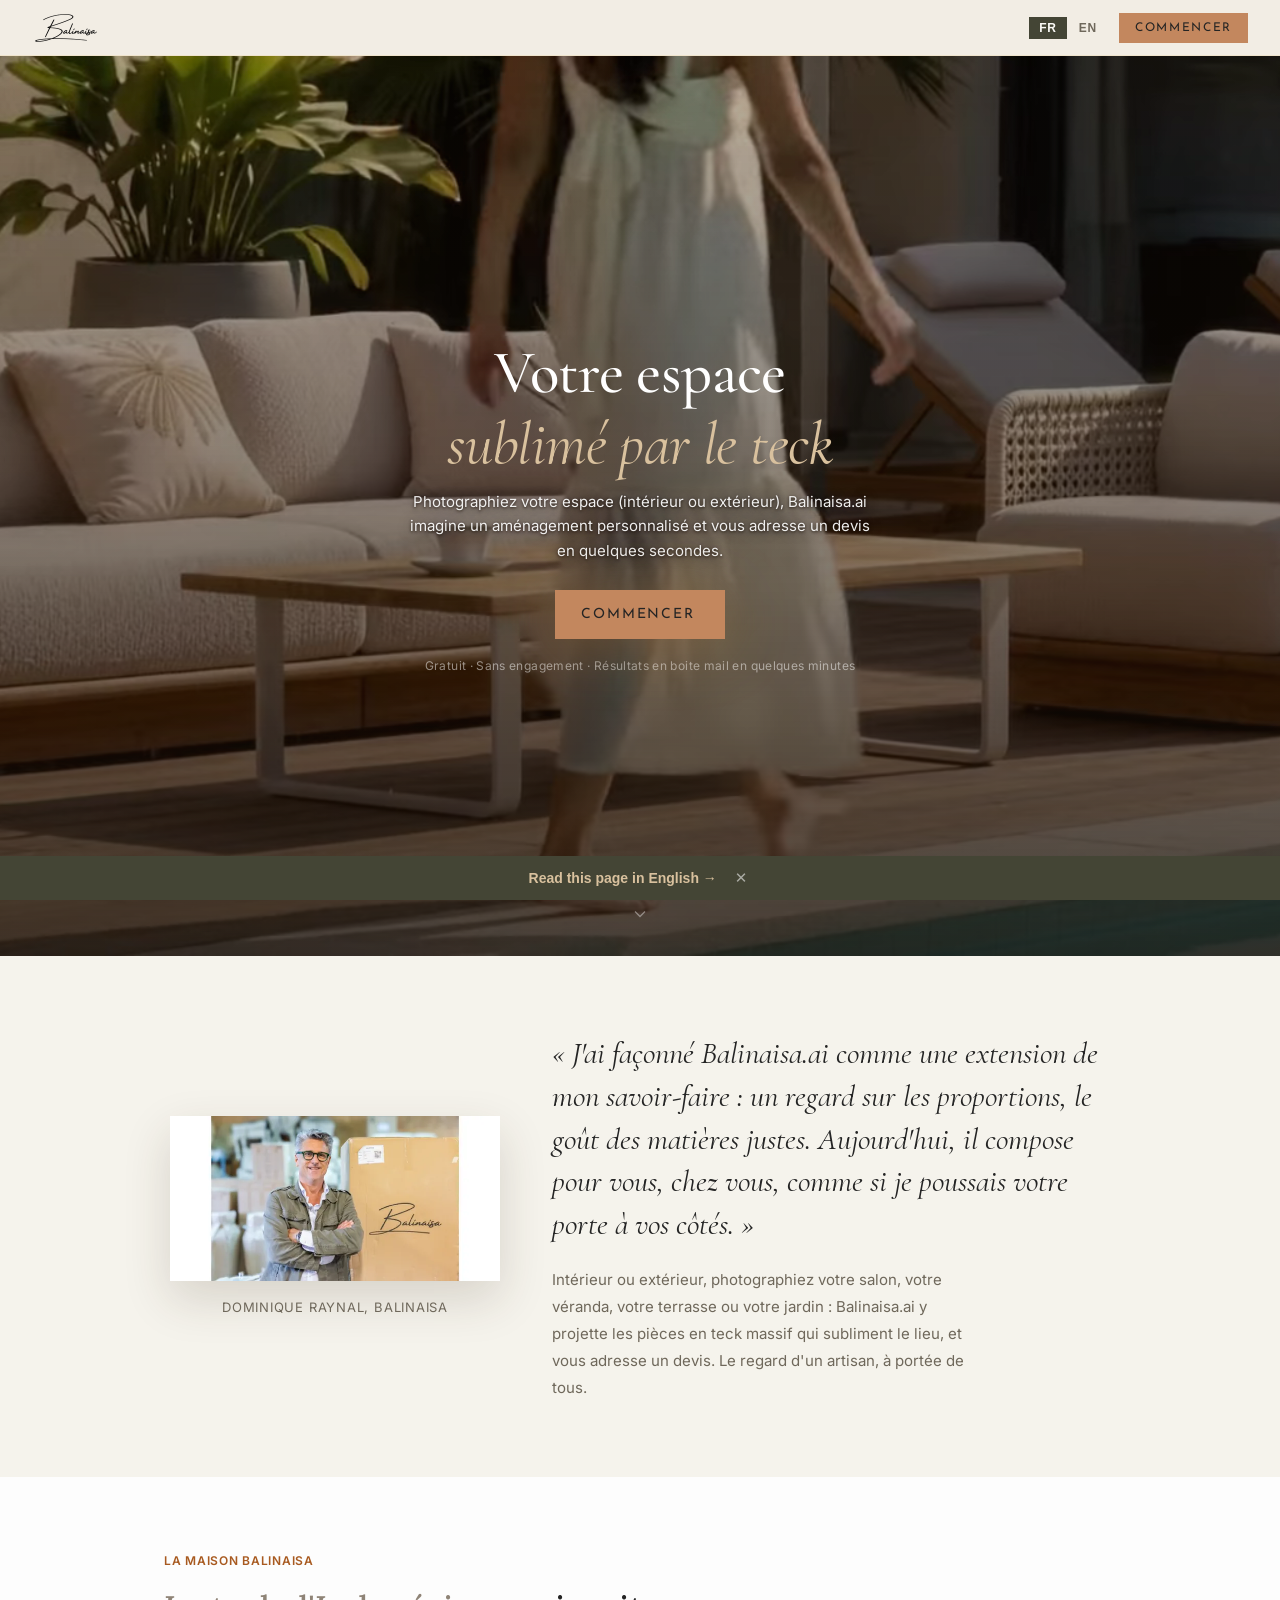
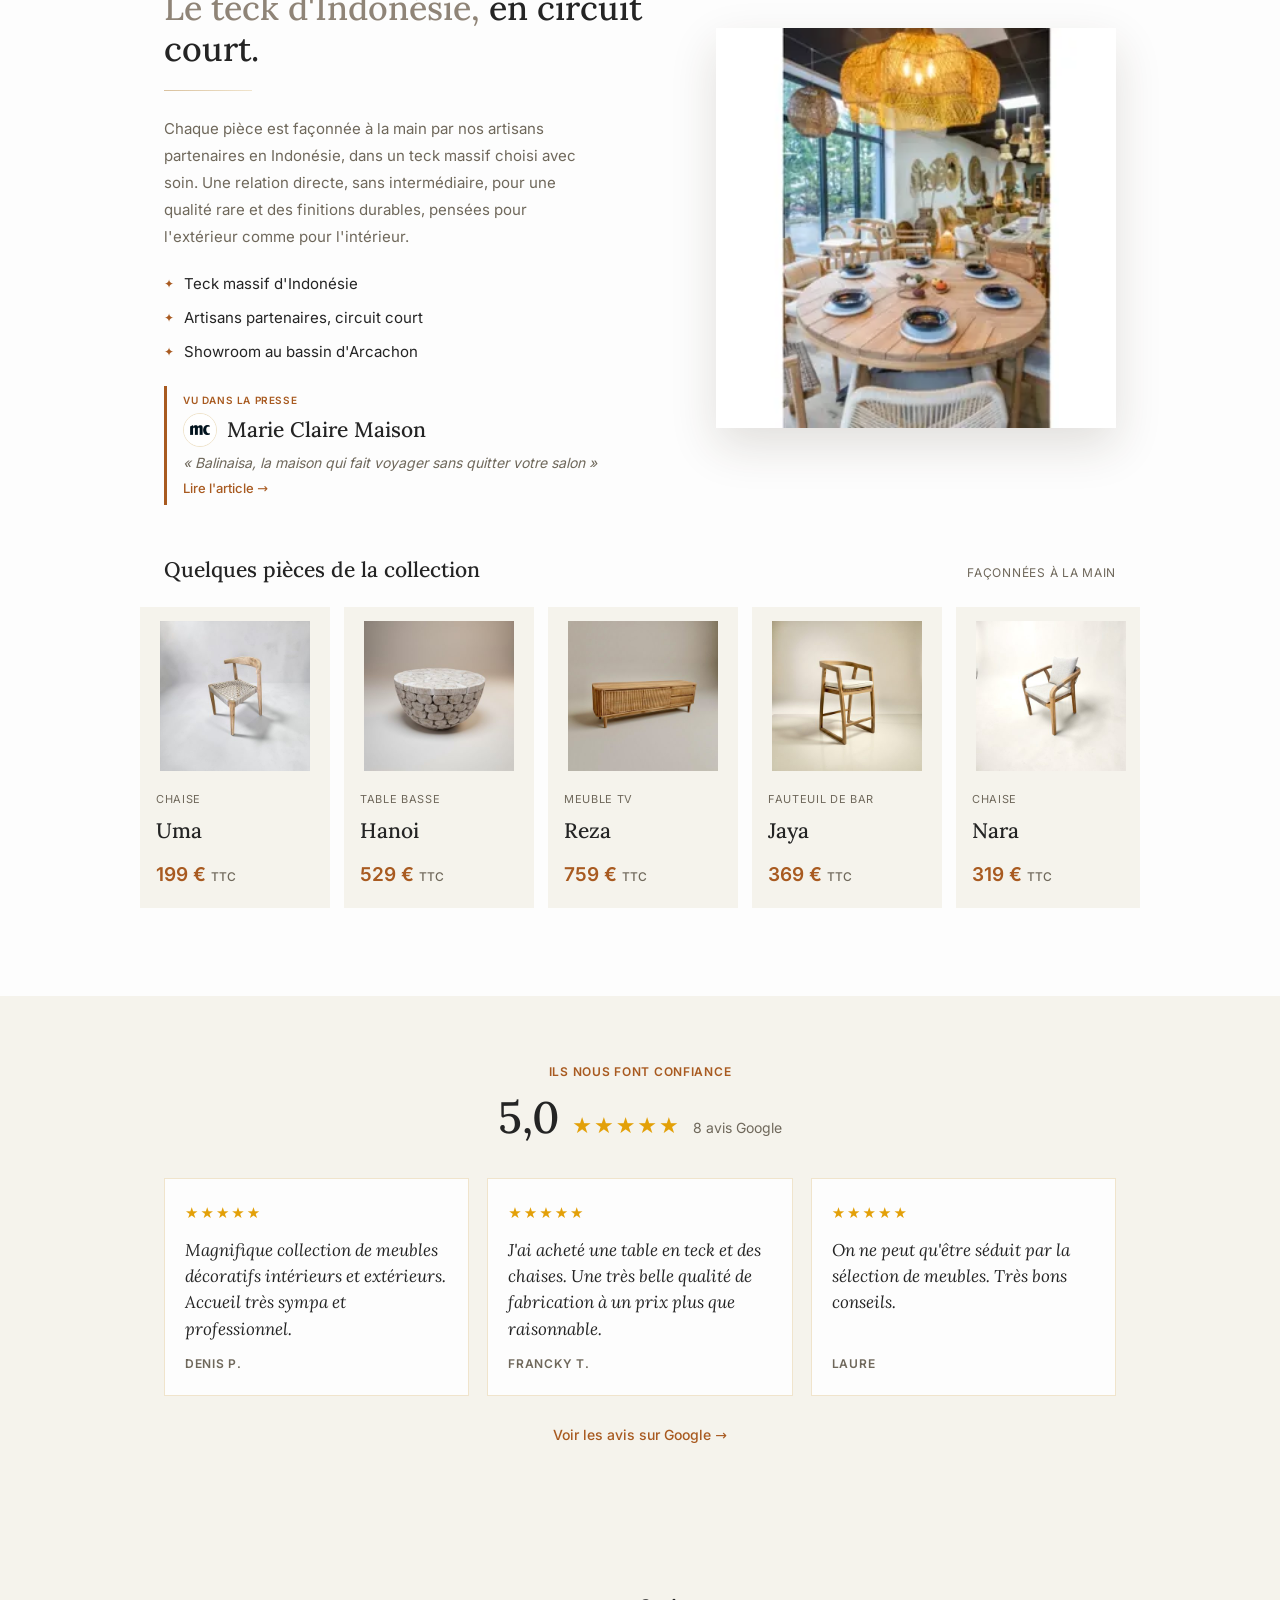
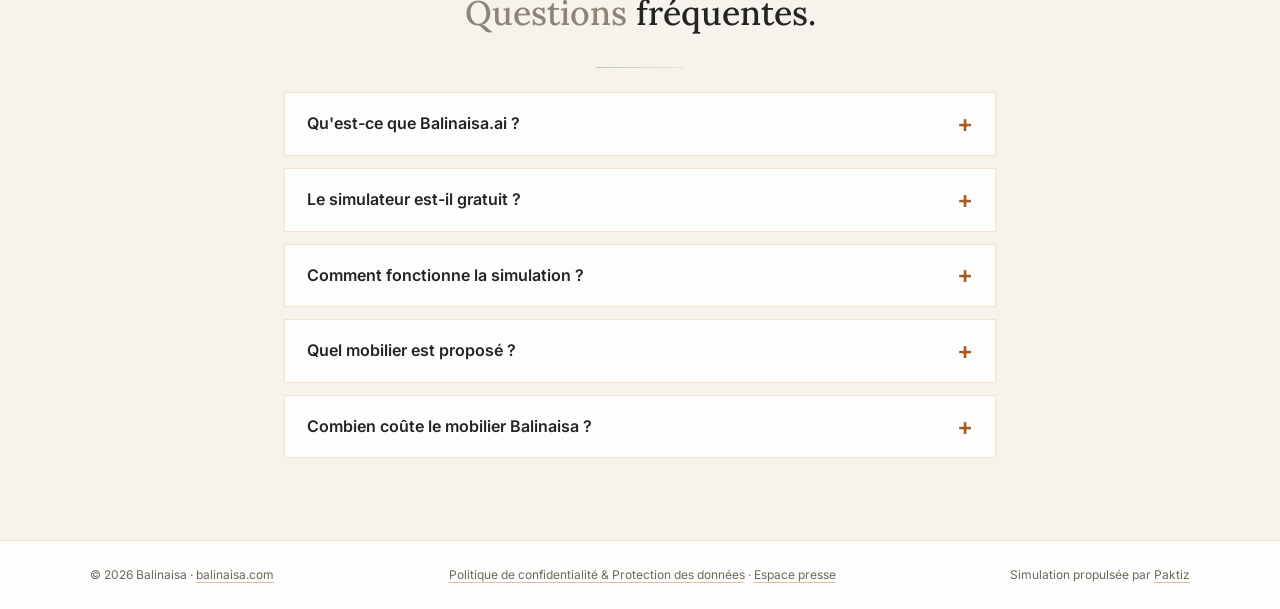
==== index.html @ e8bca308 "Hero : nouvelle vidéo, servie par le simulateur Vidéo du 26/09, commune avec l'accueil de balinaisa." ====
<!DOCTYPE html>
<html lang="fr">
<head>
  <meta charset="UTF-8">
  <meta name="viewport" content="width=device-width, initial-scale=1.0">
  <!-- Google Tag Manager -->
  <script>(function(w,d,s,l,i){w[l]=w[l]||[];w[l].push({'gtm.start':
  new Date().getTime(),event:'gtm.js'});var f=d.getElementsByTagName(s)[0],
  j=d.createElement(s),dl=l!='dataLayer'?'&l='+l:'';j.async=true;j.src=
  'https://www.googletagmanager.com/gtm.js?id='+i+dl;f.parentNode.insertBefore(j,f);
  })(window,document,'script','dataLayer','GTM-KN42LDBT');</script>
  <!-- End Google Tag Manager -->

  <!-- i18n : la langue vient du CHEMIN (/ = FR, /en/ = EN, page generee). Le texte est deja
       dans la bonne langue dans le HTML servi, donc aucune traduction au chargement, donc plus
       d'anti-flash a poser : le script inline qui masquait le body (et lisait navigator.language)
       est devenu du code mort quand /en/ est passe en page generee. Retire.
       Charge en defer (03/09) : synchrone dans le head, ses 55 Ko bloquaient le rendu (2 s
       estimees par Lighthouse mobile). Il n'agit qu'au DOMContentLoaded, que defer precede
       toujours ; seul le renvoi de compat ?lang=en part quelques ms plus tard. simulator.js
       passe en defer lui aussi : les scripts defer s'executent dans l'ordre du document,
       window.i18n existe donc avant que T() serve. -->
  <script src="i18n.js?v=20260924" defer></script>

  <!-- SEO -->
  <title>Simulateur déco et aménagement à partir d'une photo | Balinaisa</title>
  <meta name="description" content="Simulateur de déco et d'aménagement : importez une photo de votre intérieur, terrasse ou jardin, et recevez un rendu en teck massif avec devis. Gratuit.">
  <meta name="robots" content="index, follow, max-image-preview:large">
  <meta name="author" content="Balinaisa">
  <meta name="keywords" content="mobilier teck, mobilier extérieur teck, mobilier teck intérieur, salon de jardin teck, table teck, aménagement terrasse, teck Indonésie, Balinaisa, simulateur aménagement">
  <!-- Icones : un seul bloc, identique sur toutes les pages. Elles divergeaient page par page
       (SVG seul ici, PNG seul la, trois ?v= differents, chemins tantot relatifs tantot absolus).
       Chemins ABSOLUS : une page rangee dans un sous-repertoire resoudrait un chemin relatif
       depuis son propre dossier. La marque est reversee en ivoire sur le teck dore : en encre
       sur ivoire, le trace filiforme ne laisse que 2 pixels sombres sur 256 a 16 px et
       disparait dans une barre d onglets claire. -->
  <link rel="icon" href="/favicon.svg?v=20260903" type="image/svg+xml">
  <link rel="icon" type="image/png" sizes="192x192" href="/favicon.png?v=20260903">
  <link rel="apple-touch-icon" href="/apple-touch-icon.png?v=20260903">
  <link rel="manifest" href="/site.webmanifest">
  <meta name="theme-color" content="#C3875E">
  <link rel="canonical" href="https://balinaisa.ai/">
  <!-- hreflang : retire le 16/07 parce que ?lang=en n'etait pas une vraie page (son canonical
       pointait sur /, donc Google ignorait le couple). Remis parce que /en/ EST une page, avec
       son propre canonical auto-referent : c'est la condition pour que Google honore
       l'alternance. tools/build-en.js reecrit ce bloc dans /en/. -->
  <link rel="alternate" hreflang="fr" href="https://balinaisa.ai/">
  <link rel="alternate" hreflang="en" href="https://balinaisa.ai/en/">
  <link rel="alternate" hreflang="x-default" href="https://balinaisa.ai/">

  <!-- Open Graph (Facebook, LinkedIn, WhatsApp, iMessage…) -->
  <meta property="og:type" content="website">
  <meta property="og:site_name" content="Balinaisa">
  <meta property="og:locale" content="fr_FR">
  <meta property="og:url" content="https://balinaisa.ai/">
  <meta property="og:title" content="Votre espace, sublimé par le teck · Balinaisa">
  <meta property="og:description" content="Une photo suffit : Balinaisa.ai projette le mobilier en teck Balinaisa dans votre espace et vous adresse un devis. Gratuit, sans engagement.">
  <meta property="og:image" content="https://cdn.jsdelivr.net/gh/charlusminus/balinaisa-visuels@main/og-balinaisa.jpg">
  <meta property="og:image:alt" content="Salle à manger en teck massif Balinaisa, suspensions et grande table face à la pinède">

  <!-- Twitter / X Card -->
  <meta name="twitter:card" content="summary_large_image">
  <meta name="twitter:title" content="Votre espace, sublimé par le teck · Balinaisa">
  <meta name="twitter:description" content="Une photo suffit : Balinaisa.ai projette le mobilier en teck Balinaisa dans votre espace et vous adresse un devis. Gratuit, sans engagement.">
  <meta name="twitter:image" content="https://cdn.jsdelivr.net/gh/charlusminus/balinaisa-visuels@main/og-balinaisa.jpg">
  <meta name="twitter:image:alt" content="Salle à manger en teck massif Balinaisa, suspensions et grande table face à la pinède">

  <!-- Image du hero : c'est le LCP mobile (la video n'y est jamais chargee). Elle etait servie
       en JPEG de 262 Ko depuis jsDelivr, decouverte tard (attribut poster) sur une origine
       tierce. Copies locales en WebP, deux largeurs (840 et 1080), prechargees en priorite
       haute des le head avec le meme srcset/sizes que l'img : le navigateur choisit le meme
       fichier aux deux endroits, une seule requete. sizes = largeur rendue d'une image 9:16
       en object-fit: cover dans 100vw x 100vh, soit max(100vw, 56.25vh). 840 et non 810 :
       l'ecran de reference de PSI (412 x 823, x1.75) demande 810,25 px, et le navigateur
       prend le premier candidat au moins aussi large. -->
  <link rel="preload" as="image" href="/hero-balinaisa.webp?v=20260903"
        imagesrcset="/hero-balinaisa-840.webp?v=20260903 840w, /hero-balinaisa.webp?v=20260903 1080w"
        imagesizes="max(100vw, 56.25vh)" fetchpriority="high">
  <link rel="stylesheet" href="styles.css?v=20260914">
  <!-- Hors du chemin critique : la feuille ne porte que des @font-face en font-display: swap,
       le texte s'affiche en police de secours puis bascule, avec ou sans blocage. Bloquer
       n'ajoutait qu'une requete devant le premier rendu (470 ms mesures par PSI le 03/09).
       media=print puis onload : chargee sans bloquer, noscript en secours. -->
  <link href="fonts/fonts.css?v=20260914" rel="stylesheet" media="print" onload="this.media='all'">
  <noscript><link href="fonts/fonts.css?v=20260914" rel="stylesheet"></noscript>
  <script src="https://challenges.cloudflare.com/turnstile/v0/api.js?onload=onTurnstileLoad" async defer></script>

  <!-- Données structurées (SEO / GEO) -->
  <script type="application/ld+json">
  {
    "@context": "https://schema.org",
    "@graph": [
      {
        "@type": "Organization",
        "@id": "https://balinaisa.com/#organization",
        "name": "Balinaisa",
        "url": "https://balinaisa.com",
        "logo": "https://balinaisa.ai/assets/balinaisa-logo.svg",
        "image": "https://cdn.jsdelivr.net/gh/charlusminus/balinaisa-visuels@main/og-balinaisa.jpg",
        "description": "Spécialiste du mobilier en teck massif d'Indonésie, pour l'intérieur comme pour l'extérieur, dans le bassin d'Arcachon.",
        "founder": { "@type": "Person", "name": "Dominique Raynal" },
        "areaServed": "France",
        "address": {
          "@type": "PostalAddress",
          "streetAddress": "370 Avenue de l'Aérodrome",
          "addressLocality": "La Teste-de-Buch",
          "postalCode": "33260",
          "addressRegion": "Nouvelle-Aquitaine",
          "addressCountry": "FR"
        },
        "telephone": "+33745065216",
        "email": "contact@balinaisa.com",
        "sameAs": [
          "https://www.instagram.com/balinaisa/",
          "https://www.facebook.com/p/Balinaisa-61551704113908/",
          "https://maps.google.com/?cid=1943326211362550086"
        ],
        "aggregateRating": { "@type": "AggregateRating", "ratingValue": "5.0", "reviewCount": "8", "bestRating": "5", "worstRating": "1" },
        "review": [
          { "@type": "Review", "author": { "@type": "Person", "name": "Denis P." }, "reviewRating": { "@type": "Rating", "ratingValue": "5", "bestRating": "5" }, "reviewBody": "Magnifique collection de meubles décoratifs intérieurs et extérieurs. Accueil très sympa et professionnel." },
          { "@type": "Review", "author": { "@type": "Person", "name": "Francky T." }, "reviewRating": { "@type": "Rating", "ratingValue": "5", "bestRating": "5" }, "reviewBody": "J'ai acheté une table en teck et des chaises. Une très belle qualité de fabrication à un prix plus que raisonnable." },
          { "@type": "Review", "author": { "@type": "Person", "name": "Laure" }, "reviewRating": { "@type": "Rating", "ratingValue": "5", "bestRating": "5" }, "reviewBody": "On ne peut qu'être séduit par la sélection de meubles. Très bons conseils." }
        ]
      },
      {
        "@type": "WebApplication",
        "@id": "https://balinaisa.ai/#balinaisa-ai",
        "name": "Balinaisa.ai, simulateur d'aménagement Balinaisa",
        "url": "https://balinaisa.ai/",
        "applicationCategory": "LifestyleApplication",
        "operatingSystem": "Web",
        "inLanguage": "fr",
        "description": "Balinaisa.ai, entraîné comme l'œil de Dominique Raynal : photographiez votre terrasse, votre jardin ou votre intérieur, Balinaisa.ai y projette le mobilier en teck massif Balinaisa et vous adresse un devis estimatif.",
        "publisher": { "@id": "https://balinaisa.com/#organization" },
        "offers": { "@type": "Offer", "price": "0", "priceCurrency": "EUR" }
      },
      {
        "@type": "FAQPage",
        "@id": "https://balinaisa.ai/#faq",
        "mainEntity": [
          {
            "@type": "Question",
            "name": "Qu'est-ce que Balinaisa.ai ?",
            "acceptedAnswer": { "@type": "Answer", "text": "Balinaisa.ai est le simulateur d'aménagement Balinaisa, pensé comme l'œil de Dominique Raynal. À partir d'une photo de votre espace, il compose une sélection de mobilier en teck massif et génère un devis estimatif." }
          },
          {
            "@type": "Question",
            "name": "Le simulateur est-il gratuit ?",
            "acceptedAnswer": { "@type": "Answer", "text": "Oui. La simulation est gratuite et sans engagement." }
          },
          {
            "@type": "Question",
            "name": "Comment fonctionne la simulation ?",
            "acceptedAnswer": { "@type": "Answer", "text": "Intérieur ou extérieur, photographiez votre espace, précisez éventuellement vos préférences, et recevez par email votre rendu ainsi qu'un devis estimatif en quelques minutes." }
          },
          {
            "@type": "Question",
            "name": "Quel mobilier est proposé ?",
            "acceptedAnswer": { "@type": "Answer", "text": "Du mobilier en teck massif d'Indonésie de la collection Balinaisa, pour l'intérieur comme pour l'extérieur : chaises, fauteuils et tables, façonnés à la main." }
          },
          {
            "@type": "Question",
            "name": "Combien coûte le mobilier Balinaisa ?",
            "acceptedAnswer": { "@type": "Answer", "text": "Un positionnement haut de gamme, du mobilier façonné à la main en teck massif. Les prix varient selon la pièce, la taille et la collection. Chaque simulation s'accompagne d'un devis estimatif." }
          }
        ]
      }
    ]
  }
  </script>
</head>
<body>
  <!-- Google Tag Manager (noscript) -->
  <noscript><iframe src="https://www.googletagmanager.com/ns.html?id=GTM-KN42LDBT"
  height="0" width="0" style="display:none;visibility:hidden"></iframe></noscript>
  <!-- End Google Tag Manager (noscript) -->

  <!-- HEADER -->
  <header class="header">
    <a href="/" class="header-logo" aria-label="Balinaisa.ai, accueil du simulateur">
      <!-- 136 x 68, soit exactement deux fois la taille d affichage (68 x 34 CSS). Le fichier
           faisait 241 x 120 : Lighthouse le comptait servi trois fois et demie trop grand pour
           un logo de 34 px de haut. Encode en gris + alpha, pas en RGBA : la marque est une
           encre pure, une seule couleur, seul le canal alpha porte le dessin. 7,0 Ko -> 2,9 Ko. -->
      <img src="assets/balinaisa-logo-header.png?v=20260914" alt="Balinaisa" width="68" height="34">
    </a>
    <button class="header-cta" id="header-cta" onclick="startSimulator()" aria-label="Commencer">
      <span>Commencer</span>
    </button>
  </header>

  <!-- HERO -->
  <!-- Le poster n'est pas qu'un ecran d'attente : sous 760px la video n'est jamais chargee
       (cf maybeLoadHeroVideo dans simulator.js), donc en mobile c'est LUI le visuel du hero.
       Il portait une chaise detouree sur fond uni, qui ne raconte pas le produit. On reprend
       la scene salle a manger, celle de l'apercu de partage, cadree en 9:16 pour un hero
       plein ecran (le hero fait 100vh, une image paysage en object-fit:cover n'en montrerait
       qu'une bande centrale). Suspensions en haut, la ou le degrade est le plus clair.
       Source HD : hero-balinaisa.jpg du repo balinaisa-visuels ; servi ici en WebP local,
       precharge dans le head (cf commentaire du preload).
       C'est un <img> derriere la video, et non son poster : l'attribut poster n'a pas de
       srcset, donc un seul fichier pour tous les ecrans (PSI, 03/09 : 137 Ko pour 463 x 823
       px CSS). Sans poster ni source, la video est transparente tant qu'elle ne joue pas
       (spec HTML : « transparent black ») et recouvre l'image quand elle joue, sur bureau. -->
  <section class="hero" id="hero">
    <img class="hero-bg-img" src="/hero-balinaisa.webp?v=20260903"
         srcset="/hero-balinaisa-840.webp?v=20260903 840w, /hero-balinaisa.webp?v=20260903 1080w"
         sizes="max(100vw, 56.25vh)" width="1080" height="1920"
         fetchpriority="high" decoding="async" alt="" aria-hidden="true">
    <!-- Video du 26/09, commune avec l'accueil de balinaisa.com et servie ici : elle ne depend
         plus du WordPress, qui disparait a la bascule. Encodee par web/scripts/video-accueil.mjs
         du repo balinaisa-site (boucle de 24 s fondue, sans son), fichier choisi dans
         maybeLoadHeroVideo : 1080p au-dela de 1400px, 720p sinon, WebM sans H.264. -->
    <video class="hero-bg-video" muted loop playsinline preload="none" aria-hidden="true" tabindex="-1"
           data-src-1080="/videos/accueil-1080.mp4" data-src-720="/videos/accueil-720.mp4" data-src-webm="/videos/accueil-720.webm"></video>
    <div class="hero-overlay" aria-hidden="true"></div>
    <div class="hero-content">
      <h1 class="hero-title">Votre espace<br><em>sublimé par le teck</em></h1>
      <p class="hero-sub hero-sub-process">Photographiez votre espace (intérieur ou extérieur), Balinaisa.ai imagine un aménagement personnalisé et vous adresse un devis en quelques secondes.</p>
      <button class="hero-cta-pulse" onclick="startSimulator()" aria-label="Commencer">
        <span class="cta-widget-shimmer" aria-hidden="true"></span>
        <span>Commencer</span>
      </button>
      <p class="hero-note">Gratuit · Sans engagement · Résultats en boite mail en quelques minutes</p>
    </div>
    <div class="hero-scroll-hint" aria-hidden="true">
      <svg width="20" height="20" viewBox="0 0 24 24" fill="none" stroke="currentColor" stroke-width="1.5"><polyline points="6 9 12 15 18 9"/></svg>
    </div>
  </section>

  <!-- BALINAISA.AI - l'œil de Dominique Raynal -->
  <section class="balinaisa-ai-intro" id="balinaisa-ai">
    <div class="balinaisa-ai-inner">
      <figure class="balinaisa-ai-portrait">
        <!-- WebP en deux largeurs (640 pour un mobile, 900 au-dela), JPEG d'origine en secours.
             Chemins absolus : /en/ est une page generee dans un sous-repertoire. -->
        <picture>
          <source type="image/webp"
                  srcset="/dominique-640.webp?v=20260903 640w, /dominique.webp?v=20260903 900w"
                  sizes="(max-width: 760px) min(calc(100vw - 48px), 460px), 330px">
          <img src="dominique.jpg" alt="Dominique Raynal, fondateur de Balinaisa"
               width="900" height="450" loading="lazy" decoding="async"
               onerror="this.closest('.balinaisa-ai-portrait').classList.add('is-placeholder')">
        </picture>
        <figcaption class="balinaisa-ai-sign">Dominique Raynal, Balinaisa</figcaption>
      </figure>
      <div class="balinaisa-ai-text">
        <blockquote class="balinaisa-ai-quote">« J'ai façonné Balinaisa.ai comme une extension de mon savoir-faire : un regard sur les proportions, le goût des matières justes. Aujourd'hui, il compose pour vous, chez vous, comme si je poussais votre porte à vos côtés. »</blockquote>
        <p class="balinaisa-ai-explain">Intérieur ou extérieur, photographiez votre salon, votre véranda, votre terrasse ou votre jardin : Balinaisa.ai y projette les pièces en teck massif qui subliment le lieu, et vous adresse un devis. Le regard d'un artisan, à portée de tous.</p>
      </div>
    </div>
  </section>

  <!-- BALINAISA - la maison -->
  <section class="brand-intro" id="balinaisa">
    <div class="brand-inner">
      <div class="brand-lead">
        <p class="brand-eyebrow">La maison Balinaisa</p>
        <h2 class="brand-title"><span class="bali-muted">Le teck d'Indonésie,</span> en circuit court.</h2>
        <hr class="bali-rule">
        <p class="brand-text">Chaque pièce est façonnée à la main par nos artisans partenaires en Indonésie, dans un teck massif choisi avec soin. Une relation directe, sans intermédiaire, pour une qualité rare et des finitions durables, pensées pour l'extérieur comme pour l'intérieur.</p>
        <ul class="brand-points">
          <li><span aria-hidden="true">✦</span> Teck massif d'Indonésie</li>
          <li><span aria-hidden="true">✦</span> Artisans partenaires, circuit court</li>
          <li><span aria-hidden="true">✦</span> Showroom au bassin d'Arcachon</li>
        </ul>
        <a class="press-ref" href="https://www.marieclaire.fr/maison/adresses-incontournables/balinaisa/" target="_blank" rel="noopener">
          <span class="press-ref-label">Vu dans la presse</span>
          <span class="press-ref-head">
            <!-- Logo officiel de Marie Claire : celui qu'ils declarent eux-memes dans leur
                 JSON-LD Organization (champ `logo`). Recadre et centre sur fond blanc pour
                 tenir dans le cercle : leur asset est un monogramme pleine largeur, un masque
                 circulaire applique tel quel en rognerait les extremites. Meme parti pris que
                 la vignette des resultats Google. -->
            <img class="press-ref-logo" src="presse/marie-claire.png?v=20260717a"
                 alt="Marie Claire" width="128" height="128" loading="lazy" decoding="async">
            <span class="press-ref-pub">Marie Claire Maison</span>
          </span>
          <span class="press-ref-quote">« Balinaisa, la maison qui fait voyager sans quitter votre salon »</span>
          <span class="press-ref-cta">Lire l'article<span aria-hidden="true"> →</span></span>
        </a>
      </div>
      <figure class="brand-visual">
        <picture>
          <source type="image/webp"
                  srcset="/atelier-balinaisa-640.webp?v=20260903 640w, /atelier-balinaisa.webp?v=20260903 1000w"
                  sizes="(max-width: 760px) calc(100vw - 44px), min(42vw, 400px)">
          <img src="atelier-balinaisa.jpg" alt="Mobilier en teck massif Balinaisa dans le showroom"
               width="800" height="400" loading="lazy" decoding="async"
               onerror="this.closest('.brand-visual').style.display='none'">
        </picture>
      </figure>
    </div>

    <div class="brand-slider-head">
      <p class="brand-slider-title">Quelques pièces de la collection</p>
      <p class="brand-slider-sub">Façonnées à la main</p>
    </div>
    <div class="brand-slider">
      <!-- Uma en tete : c'est la premiere carte visible sans scroller, donc la premiere
           impression de gamme. Le reste suit l'ordre de la liste de Dom. -->
      <article class="prod-card"><div class="prod-media"><img src="produits/uma.jpg?v=20260717a" alt="Chaise Uma en teck massif" width="400" height="400" loading="lazy" decoding="async"></div><span class="prod-cat">Chaise</span><h3 class="prod-name">Uma</h3><p class="prod-price">199 € <span>TTC</span></p></article>
      <article class="prod-card"><div class="prod-media"><img src="produits/hanoi.jpg?v=20260717a" alt="Table basse Hanoi en teck massif" width="400" height="400" loading="lazy" decoding="async"></div><span class="prod-cat">Table basse</span><h3 class="prod-name">Hanoi</h3><p class="prod-price">529 € <span>TTC</span></p></article>
      <article class="prod-card"><div class="prod-media"><img src="produits/reza.jpg?v=20260717a" alt="Meuble TV Reza en teck massif" width="400" height="400" loading="lazy" decoding="async"></div><span class="prod-cat">Meuble TV</span><h3 class="prod-name">Reza</h3><p class="prod-price">759 € <span>TTC</span></p></article>
      <article class="prod-card"><div class="prod-media"><img src="produits/jaya.jpg?v=20260717a" alt="Fauteuil de bar Jaya en teck massif" width="400" height="400" loading="lazy" decoding="async"></div><span class="prod-cat">Fauteuil de bar</span><h3 class="prod-name">Jaya</h3><p class="prod-price">369 € <span>TTC</span></p></article>
      <article class="prod-card"><div class="prod-media"><img src="produits/nara.jpg?v=20260717a" alt="Chaise avec accoudoirs Nara en teck massif" width="400" height="400" loading="lazy" decoding="async"></div><span class="prod-cat">Chaise</span><h3 class="prod-name">Nara</h3><p class="prod-price">319 € <span>TTC</span></p></article>
      <article class="prod-card"><div class="prod-media"><img src="produits/lyodra.jpg?v=20260717a" alt="Table à manger Lyodra en teck massif" width="400" height="400" loading="lazy" decoding="async"></div><span class="prod-cat">Table à manger</span><h3 class="prod-name">Lyodra</h3><p class="prod-price">2 079 € <span>TTC</span></p></article>
      <article class="prod-card"><div class="prod-media"><img src="produits/kumala.jpg?v=20260717a" alt="Fauteuil d'intérieur Kumala en teck massif" width="400" height="400" loading="lazy" decoding="async"></div><span class="prod-cat">Fauteuil</span><h3 class="prod-name">Kumala</h3><p class="prod-price">459 € <span>TTC</span></p></article>
      <article class="prod-card"><div class="prod-media"><img src="produits/siti.jpg?v=20260717a" alt="Table Siti en teck massif" width="292" height="400" loading="lazy" decoding="async"></div><span class="prod-cat">Table</span><h3 class="prod-name">Siti</h3><p class="prod-price">2 129 € <span>TTC</span></p></article>
      <article class="prod-card"><div class="prod-media"><img src="produits/timor.jpg?v=20260717a" alt="Table basse Timor en teck massif" width="300" height="400" loading="lazy" decoding="async"></div><span class="prod-cat">Table basse</span><h3 class="prod-name">Timor</h3><p class="prod-price">1 329 € <span>TTC</span></p></article>
    </div>
  </section>

  <!-- AVIS (home only) -->
  <section class="reviews" id="avis">
    <div class="reviews-inner">
      <div class="reviews-head">
        <span class="reviews-eyebrow">Ils nous font confiance</span>
        <div class="reviews-rating">
          <span class="reviews-score">5,0</span>
          <span class="reviews-stars" aria-hidden="true">★★★★★</span>
          <span class="reviews-count">8 avis Google</span>
        </div>
      </div>
      <div class="reviews-grid">
        <figure class="review-card">
          <div class="review-stars" role="img" aria-label="Note : 5 sur 5">★★★★★</div>
          <blockquote>Magnifique collection de meubles décoratifs intérieurs et extérieurs. Accueil très sympa et professionnel.</blockquote>
          <figcaption>Denis P.</figcaption>
        </figure>
        <figure class="review-card">
          <div class="review-stars" role="img" aria-label="Note : 5 sur 5">★★★★★</div>
          <blockquote>J'ai acheté une table en teck et des chaises. Une très belle qualité de fabrication à un prix plus que raisonnable.</blockquote>
          <figcaption>Francky T.</figcaption>
        </figure>
        <figure class="review-card">
          <div class="review-stars" role="img" aria-label="Note : 5 sur 5">★★★★★</div>
          <blockquote>On ne peut qu'être séduit par la sélection de meubles. Très bons conseils.</blockquote>
          <figcaption>Laure</figcaption>
        </figure>
      </div>
      <a class="reviews-cta" href="https://www.google.com/search?q=balinaisa&kgmid=/g/11ty24z4fn" target="_blank" rel="noopener">Voir les avis sur Google<span aria-hidden="true"> →</span></a>
    </div>
  </section>

  <!-- FAQ (home only) -->
  <section class="faq" id="faq">
    <div class="faq-inner">
      <h2 class="faq-title"><span class="bali-muted">Questions</span> fréquentes.</h2>
      <hr class="bali-rule bali-rule--center">
      <div class="faq-list">
        <details class="faq-item">
          <summary>Qu'est-ce que Balinaisa.ai ?</summary>
          <p>Balinaisa.ai est le simulateur d'aménagement Balinaisa, pensé comme l'œil de Dominique Raynal. À partir d'une photo de votre espace, il compose une sélection de mobilier en teck massif et génère un devis estimatif.</p>
        </details>
        <details class="faq-item">
          <summary>Le simulateur est-il gratuit ?</summary>
          <p>Oui. La simulation est gratuite et sans engagement.</p>
        </details>
        <details class="faq-item">
          <summary>Comment fonctionne la simulation ?</summary>
          <p>Intérieur ou extérieur, photographiez votre espace, précisez éventuellement vos préférences, et recevez par email votre rendu ainsi qu'un devis estimatif en quelques minutes.</p>
        </details>
        <details class="faq-item">
          <summary>Quel mobilier est proposé ?</summary>
          <p>Du mobilier en teck massif d'Indonésie de la collection Balinaisa, pour l'intérieur comme pour l'extérieur : chaises, fauteuils et tables, façonnés à la main.</p>
        </details>
        <details class="faq-item">
          <summary>Combien coûte le mobilier Balinaisa ?</summary>
          <p>Un positionnement haut de gamme, du mobilier façonné à la main en teck massif. Les prix varient selon la pièce, la taille et la collection. Chaque simulation s'accompagne d'un devis estimatif.</p>
        </details>
      </div>
    </div>
  </section>

  <!-- SIMULATOR (hidden by default) -->
  <section class="simulator hidden" id="simulator">

    <!-- PROGRESS BAR -->
    <div class="progress-bar-wrap">
      <div class="progress-bar" id="progress-bar"></div>
    </div>

    <!-- BACK TO HOME + badge de confiance (non cliquable) -->
    <div class="sim-topbar">
      <button class="btn-back-home" onclick="backToHome()">
        <svg width="14" height="14" viewBox="0 0 24 24" fill="none" stroke="currentColor" stroke-width="2" stroke-linecap="round" stroke-linejoin="round"><polyline points="15 18 9 12 15 6"/></svg>
        Retour
      </button>
      <span class="sim-trust" role="img" aria-label="Note Google : 5 sur 5, 8 avis">
        <span class="sim-trust-stars" aria-hidden="true">★★★★★</span>
        <span class="sim-trust-text"><strong>5,0</strong><span class="sim-trust-full"> · 8 avis Google</span></span>
      </span>
    </div>

    <!-- STEP COUNTER -->
    <div class="steps-nav" id="steps-nav">
      <span class="steps-counter" id="steps-counter">Étape 1 / 4</span>
    </div>

    <!-- STEP 1 - Upload photo -->
    <div class="step-panel active" id="step-1">
      <div class="step-header">
        <h2 class="step-title">Importez une photo de votre espace</h2>
        <p class="step-desc">JPG, PNG ou WEBP · max 8 Mo · salon, terrasse, jardin, véranda · vue d'ensemble recommandée</p>
      </div>
      <div class="upload-zone" id="upload-zone" role="button" tabindex="0" aria-label="Importer une photo de votre espace"
           onclick="document.getElementById('file-input').click()"
           onkeydown="if(event.key==='Enter'||event.key===' '){event.preventDefault();document.getElementById('file-input').click()}">
        <div class="upload-zone-inner" id="upload-zone-inner">
          <div class="upload-icon">
            <svg width="36" height="36" viewBox="0 0 24 24" fill="none" stroke="currentColor" stroke-width="1.5" stroke-linecap="round" stroke-linejoin="round"><path d="M21 15v4a2 2 0 01-2 2H5a2 2 0 01-2-2v-4"/><polyline points="17 8 12 3 7 8"/><line x1="12" y1="3" x2="12" y2="15"/></svg>
          </div>
          <p class="upload-main">Glissez votre photo ici</p>
          <p class="upload-sub">ou cliquez pour importer</p>
        </div>
        <img id="preview-img" class="hidden" alt="Aperçu de votre pièce">
        <button type="button" class="preview-remove hidden" id="preview-remove" aria-label="Retirer la photo" title="Retirer la photo"
                onclick="event.stopPropagation(); clearPhoto()">
          <svg width="16" height="16" viewBox="0 0 24 24" fill="none" stroke="currentColor" stroke-width="2.2" stroke-linecap="round"><line x1="18" y1="6" x2="6" y2="18"/><line x1="6" y1="6" x2="18" y2="18"/></svg>
        </button>
      </div>
      <!-- Boutons d'action (mobile-first) : Prendre une photo, puis Importer.
           La dropzone ci-dessus n'apparaît que sur desktop (drag & drop). -->
      <div class="upload-actions" id="upload-actions">
        <button type="button" class="btn-camera" id="btn-camera" onclick="event.stopPropagation(); document.getElementById('camera-input').click()">
          <svg width="18" height="18" viewBox="0 0 24 24" fill="none" stroke="currentColor" stroke-width="1.8" stroke-linecap="round" stroke-linejoin="round"><path d="M23 19a2 2 0 01-2 2H3a2 2 0 01-2-2V8a2 2 0 012-2h4l2-3h6l2 3h4a2 2 0 012 2z"/><circle cx="12" cy="13" r="4"/></svg>
          Prendre une photo
        </button>
        <button type="button" class="btn-upload" id="btn-upload" onclick="event.stopPropagation(); document.getElementById('file-input').click()">
          <svg width="18" height="18" viewBox="0 0 24 24" fill="none" stroke="currentColor" stroke-width="1.8" stroke-linecap="round" stroke-linejoin="round"><path d="M21 15v4a2 2 0 01-2 2H5a2 2 0 01-2-2v-4"/><polyline points="17 8 12 3 7 8"/><line x1="12" y1="3" x2="12" y2="15"/></svg>
          Importer une photo
        </button>
      </div>
      <input type="file" id="file-input" accept="image/*" style="display:none" onchange="handleFileUpload(this)">
      <input type="file" id="camera-input" accept="image/*" capture="environment" style="display:none" onchange="handleFileUpload(this)">
      <p class="upload-hint">JPG, PNG, WEBP · max 8 Mo</p>
      <p class="upload-error hidden" id="upload-error"></p>
      <div class="upload-tips">
        <div class="tip"><span class="tip-icon">✓</span> Salon, terrasse, jardin, véranda</div>
        <div class="tip"><span class="tip-icon">✓</span> Bonne luminosité naturelle</div>
        <div class="tip"><span class="tip-icon">✓</span> Espace visible pour placer un meuble</div>
      </div>
      <div class="client-note">
        <label class="client-note-label" for="f-note">Vos préférences <span>(optionnel)</span></label>
        <textarea id="f-note" class="client-note-input" rows="3" maxlength="500"
          placeholder="Ex. : « Une ambiance chaleureuse et cosy, tons sable et bois, pour un coin détente à l'ombre. » Couleurs, style, budget max, pièces souhaitées…"></textarea>
      </div>
      <div class="step-actions">
        <button class="btn-primary" id="btn-step1-next" onclick="goToStep(2)" disabled>
          Continuer
          <svg width="16" height="16" viewBox="0 0 24 24" fill="none" stroke="currentColor" stroke-width="2"><line x1="5" y1="12" x2="19" y2="12"/><polyline points="12 5 19 12 12 19"/></svg>
        </button>
      </div>
    </div>

    <!-- STEP 2 - Profil -->
    <div class="step-panel step-panel--form hidden" id="step-2">
      <div class="step-header">
        <h2 class="step-title">Vous êtes...</h2>
        <p class="step-desc">Pour adapter votre simulation et votre devis</p>
      </div>

      <div class="lead-form-wrap">
        <div class="lead-product-recap" id="lead-product-recap">
          <!-- populated by JS -->
        </div>

        <div class="contact-card">
          <div class="form-group">
            <label>Vous êtes *</label>
            <div class="profile-toggle" id="profile-toggle" role="radiogroup" aria-label="Vous êtes">
              <button type="button" class="profile-btn" data-profile="particulier" onclick="selectProfile('particulier')" aria-pressed="false">Un particulier</button>
              <button type="button" class="profile-btn" data-profile="pro" onclick="selectProfile('pro')" aria-pressed="false">Un professionnel</button>
            </div>
          </div>
          <div class="form-group hidden" id="company-group">
            <label for="f-company">Nom de l'entreprise *</label>
            <input type="text" id="f-company" placeholder="Votre société">
          </div>
          <p class="profile-error hidden" id="profile-error">Indiquez si vous êtes un particulier ou un professionnel.</p>
        </div>
      </div>

      <div class="step-actions">
        <button class="btn-ghost" onclick="goToStep(1)">← Retour</button>
        <button class="btn-primary hidden" id="btn-step2-next" onclick="goToStep3()">
          Continuer
          <svg width="16" height="16" viewBox="0 0 24 24" fill="none" stroke="currentColor" stroke-width="2"><line x1="5" y1="12" x2="19" y2="12"/><polyline points="12 5 19 12 12 19"/></svg>
        </button>
      </div>
    </div>

    <!-- STEP 3 - Coordonnées -->
    <div class="step-panel step-panel--form hidden" id="step-3">
      <div class="step-header">
        <h2 class="step-title">Vos coordonnées</h2>
        <p class="step-desc">Pour vous envoyer votre simulation par email</p>
      </div>

      <div class="lead-form-wrap">
        <div class="contact-card">
          <div class="form-row">
            <div class="form-group">
              <label for="f-firstname">Prénom *</label>
              <input type="text" id="f-firstname" name="given-name" autocomplete="given-name" placeholder="Marie" required>
            </div>
            <div class="form-group">
              <label for="f-lastname">Nom *</label>
              <input type="text" id="f-lastname" name="family-name" autocomplete="family-name" placeholder="Dupont" required>
            </div>
          </div>
          <div class="form-row">
            <div class="form-group">
              <label for="f-email">Email *</label>
              <input type="email" id="f-email" name="email" autocomplete="email" placeholder="marie@exemple.fr" required>
            </div>
            <div class="form-group">
              <label for="f-phone">Téléphone *</label>
              <input type="tel" id="f-phone" name="tel" autocomplete="tel" inputmode="tel" required placeholder="+33 6 12 34 56 78" title="Indiquez un numéro de téléphone valide (indicatif international accepté).">
            </div>
          </div>
        </div>
      </div>

      <div class="step-actions">
        <button class="btn-ghost" onclick="goToStep(2)">← Retour</button>
        <button class="btn-primary" onclick="goToStep4()">
          Continuer
          <svg width="16" height="16" viewBox="0 0 24 24" fill="none" stroke="currentColor" stroke-width="2"><line x1="5" y1="12" x2="19" y2="12"/><polyline points="12 5 19 12 12 19"/></svg>
        </button>
      </div>
    </div>

    <!-- STEP 4 - Horizon d'achat + consentement -->
    <div class="step-panel step-panel--form hidden" id="step-4">
      <div class="step-header">
        <h2 class="step-title">Dernière étape</h2>
        <p class="step-desc">Votre horizon d'achat, et c'est parti</p>
      </div>

      <div class="lead-form-wrap">
        <div class="contact-card">
          <form id="lead-form" onsubmit="submitLead(event)">
            <div class="form-group">
              <label for="f-intent">Horizon d'achat *</label>
              <select id="f-intent" required>
                <option value="">Sélectionnez…</option>
                <option value="now">Maintenant</option>
                <option value="1-3months">D'ici 1 à 3 mois</option>
                <option value="3months+">Dans 3 mois et plus</option>
                <option value="curious">Je suis juste curieux(se)</option>
              </select>
            </div>
            <div class="form-group">
              <label for="f-budget">Budget approximatif du projet <span class="label-opt">(optionnel)</span></label>
              <select id="f-budget">
                <option value="">Préfère ne pas préciser</option>
                <option value="<1000">Moins de 1 000 €</option>
                <option value="1000-3000">1 000 – 3 000 €</option>
                <option value="3000-8000">3 000 – 8 000 €</option>
                <option value="8000+">Plus de 8 000 €</option>
              </select>
              <p class="field-hint">Votre simulation reste une proposition d'ensemble, pensée pour inspirer, et sera affinée avec l'équipe Balinaisa.</p>
            </div>
            <label class="checkbox-row">
              <input type="checkbox" id="f-consent" required>
              <span>J'accepte que Balinaisa me contacte au sujet de ma simulation</span>
            </label>
            <div id="turnstile-box" class="turnstile-box"></div>
            <p id="captcha-error" class="captcha-error hidden">Merci de confirmer que vous n'êtes pas un robot.</p>
            <button type="submit" class="btn-primary btn-full btn-lg" id="btn-submit-lead">
              Lancer ma simulation gratuite
            </button>
          </form>
        </div>
      </div>

      <div class="step-actions">
        <button class="btn-ghost" onclick="goToStep(3)">← Retour</button>
      </div>
    </div>

    <!-- STEP 5 - Confirmation -->
    <div class="step-panel hidden" id="step-5">
      <div class="confirmation-wrap">
        <div class="confirmation-icon">
          <svg width="36" height="36" viewBox="0 0 24 24" fill="none" stroke="currentColor" stroke-width="2.5" stroke-linecap="round" stroke-linejoin="round"><path d="M22 11.08V12a10 10 0 11-5.93-9.14"/><polyline points="22 4 12 14.01 9 11.01"/></svg>
        </div>
        <h2 class="confirmation-title">Votre simulation se prépare</h2>
        <p class="confirmation-sub">Vous recevrez votre rendu personnalisé par email <strong>d'ici quelques minutes</strong>, accompagné de votre devis estimatif.</p>
        <div class="confirmation-contact hidden" id="limit-contact">
          <a class="cc-item" href="mailto:contact@balinaisa.com">
            <svg width="20" height="20" viewBox="0 0 24 24" fill="none" stroke="currentColor" stroke-width="1.7" stroke-linecap="round" stroke-linejoin="round"><rect x="2" y="4" width="20" height="16" rx="2"/><path d="m22 7-10 6L2 7"/></svg>
            <span><span class="cc-label">Email</span>contact@balinaisa.com</span>
          </a>
          <a class="cc-item" href="tel:+33745065216">
            <svg width="20" height="20" viewBox="0 0 24 24" fill="none" stroke="currentColor" stroke-width="1.7" stroke-linecap="round" stroke-linejoin="round"><path d="M22 16.92v3a2 2 0 0 1-2.18 2 19.79 19.79 0 0 1-8.63-3.07A19.5 19.5 0 0 1 3.52 9.84 19.79 19.79 0 0 1 .45 1.17 2 2 0 0 1 2.44 3h3a2 2 0 0 1 2 1.72c.13.96.36 1.9.7 2.81a2 2 0 0 1-.45 2.11L6.91 10.9a16 16 0 0 0 6.18 6.18l1.27-1.27a2 2 0 0 1 2.11-.45c.91.34 1.85.57 2.81.7A2 2 0 0 1 22 18v.92z"/></svg>
            <span><span class="cc-label">Téléphone</span>07 45 06 52 16</span>
          </a>
          <a class="cc-item" href="https://maps.app.goo.gl/xQtubMHCZsBzLBbE7" target="_blank" rel="noopener">
            <svg width="20" height="20" viewBox="0 0 24 24" fill="none" stroke="currentColor" stroke-width="1.7" stroke-linecap="round" stroke-linejoin="round"><path d="M21 10c0 7-9 13-9 13s-9-6-9-13a9 9 0 0 1 18 0z"/><circle cx="12" cy="10" r="3"/></svg>
            <span><span class="cc-label">Showroom · itinéraire</span>370 Av. de l'Aérodrome, 33260 La Teste-de-Buch</span>
          </a>
        </div>
        <div class="confirmation-details">
          <div class="confirmation-detail">
            <div class="confirmation-detail-icon">
              <svg width="20" height="20" viewBox="0 0 24 24" fill="none" stroke="currentColor" stroke-width="1.8" stroke-linecap="round" stroke-linejoin="round"><path d="M4 4h16c1.1 0 2 .9 2 2v12c0 1.1-.9 2-2 2H4c-1.1 0-2-.9-2-2V6c0-1.1.9-2 2-2z"/><polyline points="22,6 12,13 2,6"/></svg>
            </div>
            <div class="confirmation-detail-body">
              <h4>Simulation dans votre boîte email</h4>
              <p>Votre rendu avec le mobilier en teck intégré dans votre espace, accompagné d'un devis personnalisé.</p>
            </div>
          </div>
          <div class="confirmation-detail">
            <div class="confirmation-detail-icon">
              <svg width="20" height="20" viewBox="0 0 24 24" fill="none" stroke="currentColor" stroke-width="1.8" stroke-linecap="round" stroke-linejoin="round"><path d="M22 16.92v3a2 2 0 01-2.18 2 19.79 19.79 0 01-8.63-3.07A19.5 19.5 0 013.52 9.84 19.79 19.79 0 01.45 1.17 2 2 0 012.44 3h3a2 2 0 012 1.72c.127.96.361 1.903.7 2.81a2 2 0 01-.45 2.11L6.91 10.9a16 16 0 006.18 6.18l1.27-1.27a2 2 0 012.11-.45c.907.339 1.85.573 2.81.7A2 2 0 0122 18v.92z"/></svg>
            </div>
            <div class="confirmation-detail-body">
              <h4>Un conseiller vous contacte</h4>
              <p>L'équipe Balinaisa vous rappelle pour affiner votre projet et répondre à vos questions.</p>
            </div>
          </div>
        </div>
        <div class="confirmation-trust">
          <span class="confirmation-trust-stars" aria-hidden="true">★★★★★</span>
          <p class="confirmation-trust-score"><strong>5,0 / 5</strong> · 8 avis Google</p>
          <p class="confirmation-trust-quote">« Une très belle qualité de fabrication à un prix plus que raisonnable. »</p>
        </div>
        <div class="confirmation-actions">
          <button class="btn-primary" onclick="window.open(lienSite('bouton-resultat'),'_blank','noopener')">Visiter le site Balinaisa</button>
          <button class="btn-secondaire" onclick="shareSimulator()">Partager Balinaisa.ai</button>
          <button class="btn-ghost" onclick="resetSimulator()">Refaire une simulation</button>
        </div>
        <p class="confirmation-note">Votre simulation est une proposition d'ensemble, pensée pour inspirer : le budget n'est pas une limite, et votre sélection sera affinée en direct avec l'équipe Balinaisa.</p>
      </div>
    </div>

    <!-- STEP CURIOUS - intention "Je suis juste curieux(se)" -->
    <div class="step-panel hidden" id="step-curious">
      <div class="confirmation-wrap">
        <div class="confirmation-icon confirmation-icon--info">
          <svg width="36" height="36" viewBox="0 0 24 24" fill="none" stroke="currentColor" stroke-width="2.5" stroke-linecap="round" stroke-linejoin="round"><circle cx="12" cy="12" r="10"/><line x1="12" y1="16" x2="12" y2="12"/><line x1="12" y1="8" x2="12.01" y2="8"/></svg>
        </div>
        <h2 class="confirmation-title">Merci pour votre intérêt</h2>
        <p class="confirmation-sub">Chaque simulation composée par Balinaisa.ai a un coût réel. Pour cette raison, elle est aujourd'hui réservée aux personnes ayant une intention d'achat confirmée.</p>
        <div class="confirmation-details">
          <div class="confirmation-detail">
            <div class="confirmation-detail-icon">
              <svg width="20" height="20" viewBox="0 0 24 24" fill="none" stroke="currentColor" stroke-width="1.8" stroke-linecap="round" stroke-linejoin="round"><rect x="3" y="4" width="18" height="18" rx="2"/><line x1="16" y1="2" x2="16" y2="6"/><line x1="8" y1="2" x2="8" y2="6"/><line x1="3" y1="10" x2="21" y2="10"/></svg>
            </div>
            <div class="confirmation-detail-body">
              <h4>Vous avez un projet en tête ?</h4>
              <p>Revenez à l'étape précédente et indiquez votre horizon d'achat réel pour lancer votre simulation gratuite.</p>
            </div>
          </div>
        </div>
        <div class="confirmation-actions">
          <button class="btn-primary" onclick="goToStep(4)">Modifier mon horizon d'achat</button>
          <button class="btn-ghost" onclick="backToHome()">Retour à l'accueil</button>
        </div>
      </div>
    </div>

  </section>

  <!-- FOOTER -->
  <footer class="footer">
    <div class="footer-inner">
      <p>© 2026 Balinaisa · <a href="https://balinaisa.com/?utm_source=direct&amp;utm_medium=site&amp;utm_campaign=parcours-simulateur&amp;utm_content=pied" data-lien-site="pied" target="_blank" rel="noopener">balinaisa.com</a></p>
      <p class="footer-sub"><a href="privacy-policy.html" target="_blank" rel="noopener">Politique de confidentialité &amp; Protection des données</a> · <a href="presse/">Espace presse</a></p>
      <p class="footer-sub">Simulation propulsée par <a href="https://paktiz.fr" target="_blank" rel="noopener">Paktiz</a></p>
    </div>
  </footer>

  <!-- STICKY CTA WIDGET - masqué pour l'instant (doublon avec la page).
       À réactiver si le simulateur est intégré sur la home Balinaisa. -->
  <!--
  <div class="cta-widget" id="cta-widget">
    <button class="cta-widget-btn" onclick="widgetClick()" aria-label="Lancer le simulateur">
      <span class="cta-widget-shimmer"></span>
      <span>Simuler avec Balinaisa.ai</span>
    </button>
  </div>
  -->

  <script src="simulator.js?v=20260926" defer></script>
  <script>
    function widgetClick() {
      const hero = document.getElementById('hero');
      if (!hero.classList.contains('hidden')) {
        startSimulator();
      } else {
        window.scrollTo({ top: 0, behavior: 'smooth' });
      }
    }
  </script>
</body>
</html>
---- styles.css ----
/* =============================================
   BALINAISA SIMULATOR - Design System
   ============================================= */

:root {
  /* ============================================================
     Design system Balinaisa v0.5 « Doré sauge, contraste » (11/09/2026).
     Source : balinaisa-assets/site/design-system/DESIGN-SYSTEM.md,
     couleurs mesurees sur le Catalogue Collection 2027.
     L accent est le dore #C3875E, mesure sur balinaisa.com (v0.4,
     eclaircit le teck #9A6A33 de la v0.3) ; les gris neutres sont
     remplaces par le taupe #807869 et le sauge #959880 du site.
     Les anciens noms de variables sont CONSERVES : ils sont utilises
     dans 1200 lignes de CSS et dans les pages. Seules leurs valeurs
     changent, ce qui evite une reecriture a risque de chaque regle.
     ============================================================ */

  /* ---- Palette du catalogue ---- */
  --bali-ivoire:      #FAF9F5;
  --bali-ivoire-2:    #F5F3EC;
  --bali-blanc:       #FDFDFD;
  --bali-encre:       #242424;
  /* Premier mot des titres deux tons. Etait #9C9084, qui donnait 2.81 sur l ivoire 2 : sous
     le seuil AA de 3 du GRAND texte, et c est le seul seuil qui s applique ici puisque
     .bali-muted ne sert que dans des h1/h2 d affichage (Lighthouse mobile, 14/09). Assombri
     a teinte constante, les trois canaux gardent leur rapport : 3.30 sur l ivoire 2, 3.48
     sur l ivoire, 3.60 sur le blanc. Il reste plus clair que le taupe, a 3.93, donc le
     contraste des titres deux tons tient. */
  --bali-greige:      #8F8477;
  --bali-gris:        #807869;   /* taupe balinaisa.com : on evite les gris neutres (v0.4) */
  --bali-gris-2:      #959880;   /* vert sauge balinaisa.com, mentions discretes (v0.4) */
  --bali-sable:       #D9C19E;   /* filet dore */
  --bali-sable-clair: #F0E4CC;
  --bali-teck:        #C3875E;   /* dore de marque : aplats des CTA, filets, logo. A 2.87 sur
                                    ivoire il ne porte ni petit texte, ni bordure, ni anneau de
                                    focus : ceux-la prennent la variante AA. Ce qu on ecrit
                                    DESSUS est l encre, a 5.14 ; le blanc n y tenait qu a 3.02. */
  --bali-teck-clair:  #CE9469;   /* survol d un aplat de CTA : il s eclaire, l encre y monte a 5.96 */
  --bali-teck-hover:  #A96E47;   /* dore sombre, DECOR seul : l encre n y tient qu a 3.70 */
  /* Variante AA du dore, v0.5 du 11/09/2026 : meme teinte que le dore de marque (25 deg contre
     24), mais un tiers de chroma en plus, ce qui la tient cuivree la ou un simple assombrissement
     vire au brun (essai #986039, ecarte le 11/09). C est elle qui porte le texte dore, les
     libelles, les prix, les bordures et les anneaux de focus. Mesures : ivoire 4.81, ivoire 2
     4.56, blanc 4.98, et 5.06 pour du blanc pose dessus. */
  --bali-dore-aa:       #A85A20;
  --bali-dore-aa-hover: #8A4818;   /* survol : 6.60 sur ivoire, 6.95 avec du blanc dessus */
  /* Variante AA du taupe, la meme que les gabarits d email n8n. Le taupe plein
     donne 4.15 sur ivoire et le sauge 2.82, tous deux sous le seuil AA de 4.5
     du texte courant : tout le PETIT texte du site passe par cette valeur,
     a 5.24. Regle du 03/09/2026, cf balinaisa-assets/site/design-system. */
  --bali-taupe-aa:    #6F685B;
  /* Les sauges de balinaisa.com, 11/09/2026. Le sauge se lit a l ENVERS du dore : c est la
     clarte du fond qui decide de la couleur du texte. Sur le sauge fonce on ecrit en blanc
     (9.77), sur le sauge clair en encre (10.70). Le sauge moyen porte l encre a 5.23 et jamais
     du blanc, qui tomberait a 2.97 : c est le defaut d accessibilite du .com, dont une partie
     des boutons pose du blanc sur un sauge clair, a 2.40. Le #444535 est le fond reel des
     boutons du .com ; le #959880 et le #D6D7CE n y servent qu aux puces de carrousel. */
  --bali-sauge-fonce: #444535;
  --bali-sauge:       #959880;
  --bali-sauge-clair: #D6D7CE;

  /* ---- Correspondance avec les noms deja en place ---- */
  --bg:            var(--bali-ivoire);
  --bg-card:       var(--bali-blanc);
  --bg-muted:      var(--bali-ivoire-2);
  --border:        var(--bali-sable-clair);
  --border-strong: var(--bali-sable);
  --text:          var(--bali-encre);
  --text-sub:      var(--bali-taupe-aa);   /* etait le taupe plein : 3.93 sur ivoire 2 a 15 px (Lighthouse, 03/09) */
  --text-muted:    var(--bali-taupe-aa);   /* etait le sauge, 2.82 : jamais un texte a lire */
  --primary:       var(--bali-dore-aa);        /* etait le dore plein : liens a 2.87 (Lighthouse,
                                                  11/09). Un seul jeton a change, les usages
                                                  texte, bordure et focus suivent. */
  --primary-dark:  var(--bali-dore-aa-hover);
  --primary-light: var(--bali-sable-clair);
  /* Les APLATS de CTA gardent le dore de marque, sous un texte ENCRE : 5.14, conforme, la ou le
     blanc ne tenait qu a 3.02. Arbitrage de Charles du 11/09, apres comparaison des deux rendus.
     Leur bordure vaut leur fond : aucun filet d une autre couleur autour d un bouton. Le TEXTE
     dore hors bouton, lui, garde la variante AA. */
  /* Actions SECONDAIRES : le sauge, avec le fonce en etat actif. Le dore reste l action
     principale, et deux actions de meme poids ne se disputent plus le regard. */
  --secondaire:         var(--bali-sauge-clair);
  --secondaire-active:  var(--bali-sauge-fonce);
  --on-secondaire:      var(--bali-encre);
  --on-secondaire-active: #FFFFFF;

  --primary-surface:       var(--bali-teck);
  --primary-surface-hover: var(--bali-teck-clair);   /* l aplat s eclaire : assombri, l encre tomberait a 3.70 */
  --on-primary:            var(--bali-encre);
  --accent:        var(--bali-sable);
  --accent-light:  var(--bali-ivoire-2);

  /* Retours fonctionnels : hors charte, ils doivent rester lisibles comme signaux. */
  --success:     #3D7A5A;
  --success-bg:  #EBF5EF;

  /* ---- Angles droits : signature du catalogue ----
     « Aucun arrondi : photos et blocs a angles droits, plein cadre. »
     Les tokens passent a 0 plutot que d etre supprimes, pour ne pas
     casser les 17 regles qui les appellent. */
  --radius-sm: 0;
  --radius-md: 0;
  --radius-lg: 0;
  --radius-xl: 0;

  /* ---- Ombres : le catalogue n en a pas. On les allege sans les
     supprimer, une carte de formulaire a besoin d un peu de relief. */
  --shadow-sm:   0 1px 2px rgba(36,36,36,.05);
  --shadow-md:   0 10px 40px -24px rgba(36,36,36,.35);

  /* ---- Typographie ----
     Trois familles de la charte, plus Inter conserve en CORPS.
     Le design system signale lui-meme que la faible hauteur d x de
     Josefin Sans pose un probleme de lisibilite mesure sur mobile ;
     le simulateur est d abord un formulaire mobile. Josefin porte donc
     les signatures (capitales, boutons, standfirsts, specs), pas la
     saisie. Arbitrage de Charles du 02/09. */
  --font-display: 'Cormorant Garamond', 'EB Garamond', Georgia, serif;
  --font-serif:   'Lora', 'Libre Baskerville', Georgia, serif;
  --font-sans:    'Inter', system-ui, sans-serif;
  --font-caps:    'Josefin Sans', 'Century Gothic', 'Avenir', sans-serif;

  /* ---- Petits textes : la regle du 03/09/2026 ----
     Les libelles, legendes, dates, sources et autres petits textes sont en
     UNE SEULE police, Inter, en graisse normale. Un libelle peut rester en
     capitales, avec un interlettrage discret. Josefin et sa chasse de .18em,
     signatures du catalogue, sont reservees aux BOUTONS et aux STANDFIRSTS
     (arbitrage du 02/09 conserve) : sa hauteur d x est faible (le design
     system le mesure) et en petit texte courant, chassee, elle devient
     illisible. Un bouton a son aplat et son air, un libelle n a rien.
     Posee par Charles sur la page presse, puis etendue a tout le site.
     Et AUCUNE graisse non servie : fonts.css ne sert Lora qu en 400-500 et
     Inter qu en 300/400/500/600, tout 600 sur Lora ou 700 sur Inter est un
     faux gras fabrique par le navigateur (42 cas mesures le 03/09). */
  /* 0.14em : la chasse reellement servie par tous les CTA. Le jeton annoncait 0.18em mais
     n etait appele nulle part, chaque bouton codant sa valeur en dur ; les boutons passent
     par le jeton depuis le 11/09, la valeur retenue etant celle qui est en production. */
  --tracking-caps:  0.14em;
  --tracking-small: 0.06em;   /* capitales d un libelle sous 14 px */
  --rule-w: 88px;            /* longueur du filet dore sous les titres */

  --transition:  0.18s ease;
}

*, *::before, *::after { box-sizing: border-box; margin: 0; padding: 0; }

/* <b> et <strong> demandent 700 par defaut, qu Inter ne sert pas. 600 est la
   graisse forte reellement servie : le navigateur n a plus rien a fabriquer. */
b, strong { font-weight: 600; }

html { font-size: 16px; scroll-behavior: smooth; }

body {
  font-family: var(--font-sans);
  background: var(--bg);
  color: var(--text);
  min-height: 100vh;
  display: flex;
  flex-direction: column;
  line-height: 1.6;
}

img { display: block; max-width: 100%; }
a { color: var(--primary); text-decoration: none; }
a:hover { text-decoration: underline; }
button { cursor: pointer; font-family: var(--font-sans); }
input, textarea, select { font-family: var(--font-sans); }

.hidden { display: none !important; }

/* =============================================
   HEADER
   ============================================= */
.header {
  position: sticky;
  top: 0;
  z-index: 100;
  background: rgba(242,236,227,.94);
  backdrop-filter: blur(12px);
  border-bottom: 1px solid var(--border);
  display: flex;
  align-items: center;
  justify-content: space-between;
  padding: 0 2rem;
  height: 56px;
}

.header-logo {
  display: flex;
  align-items: center;
  gap: 10px;
  font-size: 15px;
  font-weight: 600;
  color: var(--text);
  text-decoration: none;
  letter-spacing: -0.02em;
}

/* =============================================
   HERO - video background, full-screen
   ============================================= */
.hero {
  position: relative;
  min-height: 100vh;
  display: flex;
  align-items: center;
  justify-content: center;
  overflow: hidden;
  color: #fff;
}

/* L'image de fond est un <img> et non le poster de la video : poster n'a pas de srcset,
   donc un seul fichier pour tous les ecrans (PSI, 03/09). L'img porte deux largeurs ; la
   video, sans poster ni source, est transparente tant qu'elle ne joue pas (spec HTML :
   « transparent black ») et la recouvre quand elle joue (bureau seulement). */
.hero-bg-img,
.hero-bg-video {
  position: absolute;
  inset: 0;
  width: 100%;
  height: 100%;
  object-fit: cover;
  z-index: 0;
}

.hero-overlay {
  position: absolute;
  inset: 0;
  background: linear-gradient(
    to bottom,
    rgba(20,12,5,.30) 0%,
    rgba(20,12,5,.55) 60%,
    rgba(20,12,5,.78) 100%
  );
  z-index: 1;
}

.hero-content {
  position: relative;
  z-index: 2;
  text-align: center;
  max-width: 720px;
  padding: 2rem;
  display: flex;
  flex-direction: column;
  align-items: center;
  gap: 1.1rem;
}

.hero-title {
  font-family: var(--font-display);   /* Cormorant : hero et grands displays (charte §2) */
  font-size: clamp(2.4rem, 5vw, 3.8rem);
  font-weight: 500;
  line-height: 1.18;
  color: #fff;
  letter-spacing: -0.01em;
  margin: 0;
}

.hero-title em {
  font-style: italic;
  color: var(--bali-sable);   /* le filet dore du catalogue, pas un jaune */
}

/* Texte sur photo : une ombre portee decolle les lettres du fond quel que soit ce
   qu'il y a derriere (un canape gris clair passait sous le seuil de lisibilite).
   Meme parti pris que le logo du hero, qui porte deja un drop-shadow. */
.hero-sub {
  font-size: 16px;
  color: rgba(255,255,255,.92);
  line-height: 1.65;
  max-width: 480px;
  margin: 0;
  text-shadow: 0 1px 3px rgba(20,12,5,.85), 0 1px 12px rgba(20,12,5,.55);
}

/* La hierarchie vient de la taille (16 vs 15) et de la place, PAS d'une couleur plus
   pale : le process est la phrase qui explique le produit, elle doit rester aussi
   lisible que la signature. Meme couleur, meme ombre. */
.hero-sub-process {
  font-size: 15px;
  color: rgba(255,255,255,.92);
  margin-top: -.5rem;
  text-shadow: 0 1px 3px rgba(20,12,5,.85), 0 1px 12px rgba(20,12,5,.55);
}

/* Hero CTA - same look & animation as the sticky widget, scaled up */
.hero-cta-pulse {
  position: relative;
  display: inline-flex;
  align-items: center;
  gap: 10px;
  margin-top: 0.5rem;
  background: var(--primary-surface);
  color: var(--on-primary);
  border: 1px solid var(--primary-surface);
  border-radius: 0;
  padding: 16px 29px 16px 25px;
  font-family: var(--font-caps);
  font-size: 14px;
  font-weight: 400;
  letter-spacing: var(--tracking-caps);
  text-transform: uppercase;
  white-space: nowrap;
  cursor: pointer;
  overflow: hidden;
  filter: drop-shadow(0 6px 30px rgba(154,106,51,.45));   /* teck dore v0.3 */
  transition: transform .2s ease, background .2s ease;
}

.hero-cta-pulse::before {
  content: '';
  position: absolute;
  inset: -4px;
  border-radius: 0;
  border: 2px solid rgba(36,36,36,.4);   /* etait blanc : invisible sur l aplat dore */
  pointer-events: none;
  animation: widget-ring 2.8s ease-in-out infinite;
}

.hero-cta-pulse:hover { background: var(--primary-surface-hover); transform: translateY(-2px); }
.hero-cta-pulse:active { transform: translateY(0) scale(.98); }
.hero-cta-pulse svg { flex-shrink: 0; }

.hero-note {
  font-size: 12px;
  color: rgba(255,255,255,.50);
  letter-spacing: 0.03em;
}

.hero-scroll-hint {
  position: absolute;
  bottom: 2rem;
  left: 50%;
  transform: translateX(-50%);
  z-index: 2;
  display: flex;
  flex-direction: column;
  align-items: center;
  gap: 6px;
  color: rgba(255,255,255,.40);
  font-family: var(--font-sans);
  font-size: 10px;
  letter-spacing: var(--tracking-small);
  text-transform: uppercase;
  animation: hint-bounce 2.2s ease-in-out infinite;
}

@keyframes hint-bounce {
  0%, 100% { transform: translateX(-50%) translateY(0); }
  50% { transform: translateX(-50%) translateY(7px); }
}

/* =============================================
   STICKY CTA WIDGET
   ============================================= */
.cta-widget {
  position: fixed;
  bottom: 28px;
  right: 28px;
  z-index: 999;
  filter: drop-shadow(0 8px 28px rgba(154,106,51,.50));
}

.cta-widget::before {
  content: '';
  position: absolute;
  inset: -4px;
  border-radius: 0;
  border: 2px solid rgba(154,106,51,.50);
  pointer-events: none;
  animation: widget-ring 2.8s ease-in-out infinite;
}

@keyframes widget-ring {
  0%, 100% { opacity: 1; transform: scale(1); }
  50% { opacity: 0; transform: scale(1.07); }
}

.cta-widget-btn {
  position: relative;
  display: flex;
  align-items: center;
  gap: 9px;
  background: var(--primary-surface);
  color: var(--on-primary);
  border: 1px solid var(--primary-surface);
  border-radius: 0;
  padding: 12px 19px 12px 15px;
  font-size: 13px;
  font-weight: 400;
  letter-spacing: var(--tracking-caps);
  text-transform: uppercase;
  cursor: pointer;
  overflow: hidden;
  transition: transform .2s ease, background .2s ease, box-shadow .2s ease;
  font-family: var(--font-caps);
  white-space: nowrap;
}

.cta-widget-btn:hover {
  background: var(--primary-surface-hover);
  transform: scale(1.04);
}

.cta-widget-btn:active { transform: scale(.97); }

.cta-widget-shimmer {
  position: absolute;
  top: 0;
  left: 0;
  width: 55%;
  height: 100%;
  background: linear-gradient(90deg, transparent, rgba(255,255,255,.38), transparent);
  /* Animee en transform et non en left : left declenche une mise en page a chaque image
     (animation non composee, Lighthouse 03/09). Le reflet fait 55 % du bouton, donc
     -80 % / 160 % du bouton = -145 % / 291 % de sa propre largeur. */
  transform: translateX(-145%) skewX(-15deg);
  animation: widget-shimmer 2.8s ease-in-out infinite;
  pointer-events: none;
}

@keyframes widget-shimmer {
  0% { transform: translateX(-145%) skewX(-15deg); }
  65%, 100% { transform: translateX(291%) skewX(-15deg); }
}


/* =============================================
   BUTTONS
   ============================================= */
.btn-primary {
  display: inline-flex;
  align-items: center;
  gap: 8px;
  background: var(--primary-surface);
  color: var(--on-primary);
  border: 1px solid var(--primary-surface);
  border-radius: 0;
  padding: 13px 27px;
  font-family: var(--font-caps);
  font-size: 13px;
  font-weight: 400;
  letter-spacing: var(--tracking-caps);
  text-transform: uppercase;
  transition: background var(--transition), transform var(--transition);
}

.btn-primary:hover { background: var(--primary-surface-hover); transform: translateY(-1px); }
.btn-primary:active { transform: translateY(0); }
/* Etat inactif : un aplat de sable, SANS contour. Le bouton gardait la bordure doree de son
   etat actif, qui dessinait un cadre d une autre couleur autour d un aplat pale, exactement ce
   qu on a supprime partout ailleurs. Le texte reste au taupe, qui signale l inactivite : a 3.17
   sur le sable il est sous le seuil AA, mais un composant desactive en est explicitement
   exempte (WCAG 1.4.3), et l encre a 8.92 le ferait lire comme actif. */
.btn-primary:disabled {
  background: var(--border-strong);
  color: var(--text-muted);
  border-color: var(--border-strong);
  cursor: not-allowed;
  transform: none;
}

.btn-lg { padding: 16px 30px; font-size: 15.5px; border-radius: 0; }
.btn-full { width: 100%; justify-content: center; }

.btn-ghost {
  display: inline-flex;
  align-items: center;
  gap: 8px;
  background: transparent;
  /* Un seul filet dans la maison depuis le 11/09 : le sauge fonce. Il y avait un filet encre
     pour la navigation et un filet sauge pour l action tertiaire, indiscernables de loin. */
  color: var(--secondaire-active);
  border: 1px solid var(--secondaire-active);
  border-radius: 0;
  padding: 13px 23px;
  font-family: var(--font-caps);
  font-size: 13px;
  font-weight: 400;
  letter-spacing: var(--tracking-caps);
  text-transform: uppercase;
  transition: background var(--transition), color var(--transition);
}

.btn-ghost:hover, .btn-ghost:focus-visible { background: var(--secondaire-active); color: var(--on-secondaire-active); }

/* =============================================
   SIMULATOR TOP BAR (back button)
   ============================================= */
.sim-topbar {
  padding: 10px 2rem 0;
  max-width: 860px;
  margin: 0 auto;
  width: 100%;
  display: flex;
  align-items: center;
  justify-content: space-between;
  gap: 12px;
}

/* Badge de confiance (note Google) affiché à toutes les étapes, non cliquable */
.sim-trust {
  display: inline-flex;
  align-items: center;
  gap: 7px;
  pointer-events: none;
  user-select: none;
  white-space: nowrap;
}
.sim-trust-stars { color: #E3A008; font-size: 13px; letter-spacing: 1px; }
.sim-trust-text { font-size: 12.5px; color: var(--text-sub); }
.sim-trust-text strong { color: var(--text); font-weight: 600; }
@media (max-width: 480px) {
  .sim-topbar { padding-left: 1rem; padding-right: 1rem; }
  .sim-trust-full { display: none; }
}

.btn-back-home {
  display: inline-flex;
  align-items: center;
  gap: 5px;
  background: transparent;
  border: none;
  color: var(--text-sub);
  font-size: 13px;
  font-family: var(--font-sans);
  cursor: pointer;
  padding: 4px 0;
  transition: color var(--transition);
}

.btn-back-home:hover { color: var(--primary); }

/* =============================================
   PROGRESS BAR (top of simulator)
   ============================================= */
.progress-bar-wrap {
  height: 3px;
  background: var(--border);
  position: relative;
  overflow: hidden;
}

.progress-bar {
  height: 100%;
  background: var(--primary);
  transition: width 0.4s ease;
  width: 20%;
}

/* =============================================
   STEP COUNTER
   ============================================= */
.steps-nav {
  display: flex;
  align-items: center;
  justify-content: center;
  padding: 2rem 2rem 0;
  width: 100%;
}

.steps-counter {
  font-family: var(--font-sans);
  font-size: 12.5px;
  font-weight: 600;
  letter-spacing: var(--tracking-small);
  text-transform: uppercase;
  color: var(--text-muted);
}

/* =============================================
   STEP PANELS
   ============================================= */
.simulator {
  flex: 1;
  display: flex;
  flex-direction: column;
}

.step-panel {
  max-width: 860px;
  margin: 0 auto;
  padding: 1.5rem 2rem 4rem;
  width: 100%;
}

/* Étapes du formulaire (Profil / Coordonnées / Horizon) : colonne resserrée
   et centrée, pour que titre, carte et actions s'alignent parfaitement. */
.step-panel--form { max-width: 660px; }

.step-header { margin-bottom: 2.25rem; text-align: center; }

.step-title {
  font-family: var(--font-serif);
  font-size: clamp(1.75rem, 3vw, 2.25rem);
  font-weight: 500;
  color: var(--text);
  margin-bottom: 0.5rem;
}

.step-desc { font-size: 15px; color: var(--text-sub); }

#step-1 .step-header,
#step-1 .step-desc { text-align: left; }

.step-actions {
  display: flex;
  align-items: center;
  justify-content: space-between;
  gap: 12px;
  margin-top: 2.5rem;
  padding-top: 1.75rem;
  border-top: 1px solid var(--border);
}

/* Step 1 has a single button - right-align it */
#step-1 .step-actions { justify-content: flex-end; }

/* Sticky bottom bar - activated by JS */
.step-actions.is-sticky {
  position: fixed;
  bottom: 0;
  left: 0;
  right: 0;
  z-index: 200;
  margin-top: 0;
  padding: 12px max(1rem, calc((100vw - 860px) / 2 + 2rem));
  border-top: 1px solid var(--border);
  background: rgba(249, 246, 241, 0.96);
  backdrop-filter: blur(10px);
  -webkit-backdrop-filter: blur(10px);
  box-shadow: 0 -4px 28px rgba(0, 0, 0, 0.10);
}

/* Extra bottom padding so content isn't hidden behind sticky bar */
.has-sticky-bar { padding-bottom: 88px !important; }

/* =============================================
   UPLOAD ZONE
   ============================================= */
.upload-zone {
  border: 2px dashed var(--border-strong);
  border-radius: 0;
  background: var(--bg-card);
  min-height: 280px;
  display: flex;
  align-items: center;
  justify-content: center;
  cursor: pointer;
  transition: border-color var(--transition), background var(--transition);
  position: relative;
  overflow: hidden;
}

.upload-zone:hover { border-color: var(--primary); background: var(--primary-light); }
.upload-zone.has-file { border-style: solid; border-color: var(--primary); }

/* Bouton retirer/changer la photo (sur l'apercu), surtout utile sur mobile. */
.preview-remove {
  position: absolute;
  top: 10px;
  right: 10px;
  width: 36px;
  height: 36px;
  border-radius: 50%;   /* bouton de fermeture : rond, ce n est ni une photo ni un bloc */
  border: none;
  cursor: pointer;
  background: rgba(42, 31, 20, .62);
  color: #fff;
  display: flex;
  align-items: center;
  justify-content: center;
  z-index: 3;
  box-shadow: 0 2px 8px rgba(0, 0, 0, .25);
  transition: background var(--transition);
}
.preview-remove:hover { background: rgba(42, 31, 20, .85); }
.preview-remove.hidden { display: none; }

.upload-zone-inner {
  display: flex;
  flex-direction: column;
  align-items: center;
  gap: 10px;
  text-align: center;
  padding: 2.5rem;
}

.upload-icon { color: var(--text-muted); margin-bottom: 4px; }
.upload-main { font-size: 16px; font-weight: 500; color: var(--text); }
.upload-sub { font-size: 13.5px; color: var(--text-muted); }

#preview-img {
  width: 100%;
  height: 100%;
  object-fit: contain;
  max-height: 360px;
  border-radius: 0;
}

.upload-actions {
  display: flex;
  gap: 10px;
  justify-content: center;
  flex-wrap: wrap;
  margin-top: 14px;
}

.btn-upload, .btn-camera {
  display: inline-flex;
  align-items: center;
  gap: 8px;
  border-radius: 0;
  padding: 11px 18px;
  font-family: var(--font-caps);
  font-size: 13px;
  font-weight: 400;
  letter-spacing: var(--tracking-caps);
  text-transform: uppercase;
  cursor: pointer;
  transition: background var(--transition), color var(--transition), border-color var(--transition);
}

.btn-upload {
  background: transparent;
  color: var(--text-sub);
  border: 1px solid var(--text-sub);   /* etait le sable, a 1.65 sur ivoire : un filet invisible */
}
.btn-upload:hover { background: var(--bg-muted); color: var(--text); }

.btn-camera {
  background: var(--primary-surface);
  color: var(--on-primary);
  border: 1px solid var(--primary-surface);
}
.btn-camera:hover { background: var(--primary-surface-hover); }

.upload-hint { font-size: 12px; color: var(--text-muted); text-align: center; margin-top: 10px; opacity: .7; }
.upload-error { font-size: 13px; color: #B03A2E; text-align: center; margin-top: 6px; font-weight: 500; }

.upload-tips {
  display: flex;
  gap: 1.5rem;
  margin-top: 1.25rem;
  flex-wrap: wrap;
}

.tip {
  display: flex;
  align-items: center;
  gap: 6px;
  font-size: 12.5px;
  color: var(--text-sub);
}

.tip-icon { color: var(--success); font-style: normal; }

/* Champ préférences client (optionnel) */
.client-note { margin-top: 1.75rem; }

.client-note-label {
  display: block;
  font-size: 13px;
  font-weight: 500;
  color: var(--text-sub);
  margin-bottom: 6px;
}
.client-note-label span { color: var(--text-muted); font-weight: 400; }

.client-note-input {
  width: 100%;
  border: 1px solid var(--border-strong);
  border-radius: 0;
  background: var(--bg-card);
  padding: 12px 14px;
  font-size: 14px;
  color: var(--text);
  line-height: 1.5;
  resize: vertical;
  transition: border-color var(--transition);
}
.client-note-input::placeholder { color: var(--text-muted); }
.client-note-input:focus { outline: none; border-color: var(--primary); }

/* CONTACT CARD */
.contact-card {
  background: var(--bg-card);
  border: 1px solid var(--border);
  border-radius: 0;
  padding: 1.75rem;
  box-shadow: var(--shadow-sm);
}

.form-row { display: grid; grid-template-columns: 1fr 1fr; gap: 14px; margin-bottom: 14px; }
.form-row:has(.form-group:only-child) { grid-template-columns: 1fr; }

.form-group { display: flex; flex-direction: column; gap: 6px; margin-bottom: 14px; }
.form-group:last-child { margin-bottom: 0; }

.form-group label { font-size: 13px; font-weight: 500; color: var(--text-sub); }

.form-group input,
.form-group textarea {
  border: 1px solid var(--border);
  border-radius: 0;
  padding: 12px 14px;
  font-size: 14.5px;
  color: var(--text);
  background: var(--bg);
  transition: border-color var(--transition);
  outline: none;
  resize: none;
}

.form-group input:focus,
.form-group textarea:focus {
  border-color: var(--primary);
}

.checkbox-row {
  display: flex;
  align-items: flex-start;
  gap: 10px;
  font-size: 13px;
  color: var(--text-sub);
  margin: 1.25rem 0;
  cursor: pointer;
  line-height: 1.55;
}

.checkbox-row input[type="checkbox"] {
  margin-top: 2px;
  width: 16px; height: 16px;
  accent-color: var(--primary);
  flex-shrink: 0;
}

/* Profil : particulier / professionnel */
.profile-toggle {
  display: grid;
  grid-template-columns: 1fr 1fr;
  gap: 12px;
}

.profile-btn {
  border: 1px solid var(--border);
  border-radius: 0;
  background: var(--bg);
  color: var(--text-sub);
  padding: 16px 14px;
  font-size: 14.5px;
  font-weight: 500;
  font-family: var(--font-sans);
  cursor: pointer;
  transition: border-color var(--transition), background var(--transition), color var(--transition);
}

.profile-btn:hover { border-color: var(--primary); color: var(--primary); }

.profile-btn.active {
  background: var(--primary-surface);
  color: var(--on-primary);
  border-color: var(--primary-surface);
}

.profile-error {
  font-size: 12.5px;
  color: var(--danger, #c0392b);
  margin: 10px 0 0;
}

/* =============================================
   LEAD FORM (step 3)
   ============================================= */
.lead-form-wrap {
  width: 100%;
}

.lead-recap-card {
  display: flex;
  align-items: center;
  gap: 14px;
  background: var(--bg-card);
  border: 1px solid var(--border);
  border-radius: 0;
  padding: 14px 18px;
  margin-bottom: 1.5rem;
}

.lead-recap-info { flex: 1; }

.lead-recap-name { font-size: 14px; font-weight: 600; color: var(--text); }
.lead-recap-mat  { font-size: 12px; color: var(--text-muted); margin-top: 1px; }
.lead-recap-photo {
  display: flex;
  flex-direction: column;
  align-items: center;
  gap: 4px;
  flex-shrink: 0;
}

.lead-recap-photo img {
  width: 52px; height: 44px;
  object-fit: cover;
  border-radius: 0;
  border: 1px solid var(--border);
}

.lead-recap-photo span {
  font-size: 10px;
  color: var(--text-muted);
}

/* SELECT / DROPDOWN */
.form-group select {
  width: 100%;
  border: 1px solid var(--border);
  border-radius: 0;
  padding: 12px 36px 12px 14px;
  font-size: 14.5px;
  color: var(--text);
  background-color: var(--bg);
  background-image: url("data:image/svg+xml,%3Csvg xmlns='http://www.w3.org/2000/svg' width='12' height='12' viewBox='0 0 24 24' fill='none' stroke='%237C6A54' stroke-width='2' stroke-linecap='round' stroke-linejoin='round'%3E%3Cpolyline points='6 9 12 15 18 9'/%3E%3C/svg%3E");
  background-repeat: no-repeat;
  background-position: right 12px center;
  appearance: none;
  -webkit-appearance: none;
  outline: none;
  cursor: pointer;
  transition: border-color var(--transition);
  font-family: var(--font-sans);
}

.form-group select:focus { border-color: var(--primary); }

/* =============================================
   CONFIRMATION PAGE / RÉSULTAT ALTERNATIF
   ============================================= */
.confirmation-wrap {
  max-width: 560px;
  margin: 3rem auto;
  text-align: center;
  padding: 0 1rem;
}

.confirmation-icon {
  width: 72px; height: 72px;
  background: var(--success-bg);
  border-radius: 50%;   /* pastille de confirmation */
  display: flex;
  align-items: center;
  justify-content: center;
  color: var(--success);
  margin: 0 auto 1.5rem;
}

.confirmation-icon--info {
  background: var(--primary-light);
  color: var(--primary);
}

.confirmation-actions {
  display: flex;
  gap: 12px;
  justify-content: center;
  flex-wrap: wrap;
}

.confirmation-title {
  font-family: var(--font-serif);
  font-size: 2rem;
  font-weight: 500;
  color: var(--text);
  margin-bottom: 0.75rem;
}

.confirmation-sub {
  font-size: 15px;
  color: var(--text-sub);
  line-height: 1.7;
  margin-bottom: 2rem;
}

.confirmation-details {
  background: var(--bg-card);
  border: 1px solid var(--border);
  border-radius: 0;
  padding: 1.25rem 1.5rem;
  text-align: left;
  display: flex;
  flex-direction: column;
  gap: 1.25rem;
  margin-bottom: 1.5rem;
}

.confirmation-detail {
  display: flex;
  gap: 14px;
  align-items: flex-start;
}

.confirmation-detail-icon {
  width: 36px; height: 36px;
  background: var(--primary-light);
  border-radius: 0;
  display: flex;
  align-items: center;
  justify-content: center;
  color: var(--primary);
  flex-shrink: 0;
}

.confirmation-detail-body h4 {
  font-size: 14px;
  font-weight: 600;
  color: var(--text);
  margin-bottom: 3px;
}

.confirmation-detail-body p {
  font-size: 13px;
  color: var(--text-sub);
  line-height: 1.55;
}

/* =============================================
   FOOTER
   ============================================= */
.footer {
  border-top: 1px solid var(--border);
  padding: 1.5rem 2rem;
  background: var(--bg-card);
}

.footer-inner {
  max-width: 1100px;
  margin: 0 auto;
  display: flex;
  justify-content: space-between;
  align-items: center;
  font-size: 12px;
  color: var(--text-muted);
}

.footer-sub { color: var(--text-muted); }
/* Liens dans du texte courant : sans soulignement, seule la couleur les distingue
   (axe link-in-text-block, 03/09), et le dore a 12 px ne fait que 2.97 sur blanc. Ils
   heritent donc du taupe AA du pied de page, soulignes d'un filet sable, dores au survol. */
.footer-inner a { color: inherit; text-decoration: underline; text-decoration-color: var(--bali-sable); text-underline-offset: 3px; }
.footer-inner a:hover { color: var(--primary); text-decoration-color: currentColor; }

/* =============================================
   LEGAL PAGE (privacy policy)
   ============================================= */
.legal-page {
  flex: 1;
  max-width: 720px;
  margin: 0 auto;
  padding: 3rem 2rem 5rem;
  width: 100%;
}

.legal-back {
  display: inline-block;
  font-size: 13px;
  color: var(--text-sub);
  margin-bottom: 1.5rem;
}

.legal-title {
  font-family: var(--font-serif);
  font-size: 2rem;
  font-weight: 500;
  margin-bottom: 0.4rem;
}

.legal-updated {
  font-size: 13px;
  color: var(--text-muted);
  margin-bottom: 2rem;
}

.legal-section { margin-bottom: 1.75rem; }

.legal-section h2 {
  font-family: var(--font-serif);
  font-size: 1.2rem;
  font-weight: 500;
  margin-bottom: 0.5rem;
}

/* Un h3 sans classe herite du gras par defaut du navigateur, 700, qu Inter ne
   sert pas : c etait le dernier faux gras du site, sur la page de
   confidentialite. Meme traitement que les h2 de ces pages, Lora 500. */
.legal-section h3, .legal-page h3 {
  font-family: var(--font-serif);
  font-weight: 500;
}

.legal-section p, .legal-section li {
  font-size: 14px;
  color: var(--text-sub);
  line-height: 1.7;
}

.legal-section ul { padding-left: 1.25rem; margin-top: 0.4rem; }
.legal-section li { margin-bottom: 0.3rem; }

/* =============================================
   RESPONSIVE
   ============================================= */
@media (max-width: 860px) {
  .hero-title { font-size: 2.4rem; }
  .hero-sub { font-size: 15px; }
  .form-row { grid-template-columns: 1fr; }
  .cta-widget { bottom: 20px; right: 16px; }
}

@media (max-width: 560px) {
  .header { padding: 0 1rem; }
  .sim-topbar { padding: 10px 1rem 0; }
  .steps-nav { padding: 1.5rem 1rem 0; }
  .step-panel { padding: 1rem 1rem 3rem; }
  .contact-card { padding: 1.25rem; }
  .step-title { margin-bottom: 0.4rem; }
  .step-header { margin-bottom: 1.75rem; }
  .footer-inner { flex-direction: column; gap: 4px; text-align: center; }

  /* Sticky bar on mobile: tighter padding, label hidden to save space */
  .step-actions.is-sticky {
    padding: 10px 1rem;
    gap: 8px;
  }
  .has-sticky-bar { padding-bottom: 76px !important; }
}

/* ── Balinaisa.ai - l'œil de Dominique (home) ── */
.balinaisa-ai-intro { background: var(--bg-muted); padding: 76px 24px; }
.balinaisa-ai-inner { max-width: 940px; margin: 0 auto; display: flex; gap: 52px; align-items: center; }
.balinaisa-ai-portrait { margin: 0; flex: 0 0 330px; }
.balinaisa-ai-portrait img { width: 100%; max-width: 330px; height: auto; border-radius: 0; display: block; box-shadow: 0 18px 44px rgba(60,42,24,.16); }
.balinaisa-ai-portrait.is-placeholder img { display: none; }
.balinaisa-ai-portrait.is-placeholder::before { content: "DR"; display: flex; align-items: center; justify-content: center; width: 100%; max-width: 330px; height: 200px; border-radius: 0; background: var(--primary); color: #fff; font-family: Georgia, serif; font-size: 46px; letter-spacing: .08em; }
.balinaisa-ai-text { flex: 1; min-width: 0; }
.balinaisa-ai-quote { font-family: var(--font-display); font-size: 31px; line-height: 1.38; color: var(--text); font-style: italic; font-weight: 500; margin: 0 0 20px; }
/* La signature est passee SOUS la photo (figcaption) : centree, marge en haut et non en
   bas. En mobile le conteneur est en colonne, elle tombe donc entre la photo et la citation. */
.balinaisa-ai-sign { font-family: var(--font-sans); font-size: 13px; color: var(--text-muted); letter-spacing: var(--tracking-small); text-transform: uppercase; text-align: center; margin: 16px 0 0; }
.balinaisa-ai-explain { font-size: 15px; line-height: 1.8; color: var(--text-sub); margin: 0; max-width: 48ch; }
@media (max-width: 760px) {
  .balinaisa-ai-intro { padding: 52px 24px; }
  .balinaisa-ai-inner { flex-direction: column; gap: 30px; text-align: center; }
  .balinaisa-ai-portrait { flex-basis: auto; width: 100%; }
  .balinaisa-ai-portrait img, .balinaisa-ai-portrait.is-placeholder::before { max-width: 460px; margin-left: auto; margin-right: auto; }
  .balinaisa-ai-quote { font-size: 25px; }
  .balinaisa-ai-explain { max-width: 42ch; margin-left: auto; margin-right: auto; }
}

/* ── Upload mobile-first : 2 boutons (photo d'abord), dropzone = desktop uniquement ── */
.upload-zone:not(.has-file) { display: none; }
.upload-actions { display: flex; flex-direction: column; gap: 10px; margin-top: 16px; flex-wrap: nowrap; }
.upload-zone.has-file { margin-bottom: 4px; }
.upload-actions .btn-camera, .upload-actions .btn-upload { width: 100%; justify-content: center; padding: 14px 18px; font-size: 14px; }
@media (min-width: 768px) {
  .upload-zone:not(.has-file) { display: flex; }
  .upload-actions { flex-direction: row; justify-content: center; }
  .upload-actions .btn-camera, .upload-actions .btn-upload { width: auto; }
}

/* ── Bouton outline (CTA secondaire, ex. écran de fin) ── */
.btn-outline {
  background: transparent;
  color: var(--primary);
  border: 1px solid var(--primary);
  border-radius: 0;
  padding: 11px 19px;
  font-family: var(--font-caps);
  font-size: 13px;
  font-weight: 400;
  letter-spacing: var(--tracking-caps);
  text-transform: uppercase;
  cursor: pointer;
  transition: background var(--transition), color var(--transition);
}
.btn-outline:hover { background: var(--primary-light); }

/* ── Action secondaire, en sauge ──
   Meme signature que les autres CTA : un aplat sauge clair qui porte l encre, et qui bascule
   sur le sauge fonce a l etat actif, avec du blanc dessus. C est la clarte du fond qui decide
   du texte. L action tertiaire, elle, est le filet de la maison, .btn-ghost. */
.btn-secondaire {
  display: inline-flex;
  align-items: center;
  justify-content: center;
  gap: 8px;
  border: 1px solid;
  border-radius: 0;
  padding: 13px 23px;
  font-family: var(--font-caps);
  font-size: 13px;
  font-weight: 400;
  letter-spacing: var(--tracking-caps);
  text-transform: uppercase;
  cursor: pointer;
  transition: background var(--transition), color var(--transition), border-color var(--transition);
}
.btn-secondaire {
  background: var(--secondaire);
  color: var(--on-secondaire);
  border-color: var(--secondaire);
}
.btn-secondaire:hover, .btn-secondaire:focus-visible {
  background: var(--secondaire-active);
  color: var(--on-secondaire-active);
  border-color: var(--secondaire-active);
}

/* ── CTA header : apparaît quand le CTA du hero sort de l'écran ── */
.header-cta {
  display: inline-flex;
  align-items: center;
  gap: 7px;
  background: var(--primary-surface);
  color: var(--on-primary);
  border: 1px solid var(--primary-surface);
  border-radius: 0;
  padding: 8px 15px;
  font-family: var(--font-caps);
  font-size: 12px;
  font-weight: 400;
  letter-spacing: var(--tracking-caps);
  text-transform: uppercase;
  white-space: nowrap;
  cursor: pointer;
  opacity: 0;
  transform: translateY(-6px);
  pointer-events: none;
  transition: opacity .25s ease, transform .25s ease, background .18s ease;
}
.header-cta.is-visible { opacity: 1; transform: none; pointer-events: auto; }
.header-cta:hover { background: var(--primary-surface-hover); }
.header-cta svg { flex-shrink: 0; }
@media (max-width: 400px) {
  .header-cta { font-size: 12px; padding: 7px 12px; gap: 5px; }
}

/* ── Balinaisa, la maison (home, 3e section) ── */
.brand-intro { background: var(--bg-card); padding: 74px 0 78px; }
.brand-inner { max-width: 1000px; margin: 0 auto; padding: 0 24px; display: flex; gap: 50px; align-items: center; }
.brand-lead { flex: 1; min-width: 0; }
.brand-eyebrow { font-family: var(--font-sans); font-size: 12px; text-transform: uppercase; letter-spacing: var(--tracking-small); color: var(--primary); font-weight: 600; margin: 0 0 18px; }
.brand-title { font-family: var(--font-serif); font-size: 34px; line-height: 1.2; font-weight: 500; color: var(--text); margin: 0 0 20px; }
.brand-text { font-size: 15px; line-height: 1.8; color: var(--text-sub); margin: 0 0 22px; max-width: 46ch; }
.brand-points { list-style: none; margin: 0 0 20px; padding: 0; display: flex; flex-direction: column; gap: 10px; }
.brand-points li { font-size: 15px; color: var(--text); display: flex; align-items: center; gap: 10px; }
.brand-points li span { color: var(--primary); font-size: 12px; }
.brand-ref { font-size: 13px; font-style: italic; color: var(--text-muted); margin: 0; }
.brand-visual { flex: 0 0 42%; margin: 0; }
.brand-visual img { width: 100%; aspect-ratio: 4 / 3; object-fit: cover; border-radius: 0; display: block; box-shadow: 0 18px 44px rgba(60,42,24,.14); }

.brand-slider-head { max-width: 1000px; margin: 48px auto 16px; padding: 0 24px; display: flex; align-items: baseline; justify-content: space-between; gap: 12px; flex-wrap: wrap; }
.brand-slider-title { font-family: var(--font-serif); font-size: 21px; font-weight: 500; color: var(--text); margin: 0; }
.brand-slider-sub { font-family: var(--font-sans); font-size: 12px; text-transform: uppercase; letter-spacing: var(--tracking-small); color: var(--text-muted); margin: 0; }
.brand-slider { display: flex; gap: 14px; overflow-x: auto; scroll-snap-type: x mandatory; max-width: 1000px; margin: 0 auto; padding: 4px 24px 10px; -webkit-overflow-scrolling: touch; scrollbar-width: thin; }
.brand-slider::-webkit-scrollbar { height: 6px; }
.brand-slider::-webkit-scrollbar-thumb { background: var(--border-strong); border-radius: 0; }
.prod-card { scroll-snap-align: start; flex: 0 0 190px; background: var(--bg-muted); border-radius: 0; padding: 14px 16px 18px; }
.prod-media { height: 150px; display: flex; align-items: center; justify-content: center; margin-bottom: 14px; }
.prod-media img { max-width: 100%; max-height: 150px; object-fit: contain; }
.prod-cat { font-size: 11px; text-transform: uppercase; letter-spacing: var(--tracking-small); color: var(--text-muted); }
.prod-name { font-family: var(--font-serif); font-size: 21px; font-weight: 500; color: var(--text); margin: 4px 0 12px; }
.prod-price { font-size: 19px; font-weight: 600; color: var(--primary); margin: 0; }
.prod-price span { font-size: 12px; font-weight: 500; color: var(--text-muted); }

/* Bande de prix compacte, dans l'etape 1, sous l'upload (ancrage prix, self-qualification budget) */
.label-opt { color: var(--text-muted); font-weight: 400; font-size: 0.9em; }

@media (max-width: 760px) {
  .brand-intro { padding: 50px 0 54px; }
  .brand-inner { flex-direction: column; gap: 28px; padding: 0 22px; }
  .brand-visual { flex-basis: auto; width: 100%; order: -1; }
  .brand-title { font-size: 27px; }
  .brand-text { max-width: none; }
  .brand-slider-head { margin-top: 34px; padding: 0 22px; }
  .brand-slider { padding-left: 22px; padding-right: 22px; }
}

/* ── FAQ (home only) ───────────────────────────────────────────── */
.faq { background: var(--bg-muted); padding: 74px 0 82px; }
.faq-inner { max-width: 760px; margin: 0 auto; padding: 0 24px; }
.faq-title { font-family: var(--font-serif); font-size: 34px; line-height: 1.2; font-weight: 500; color: var(--text); text-align: center; margin: 0 0 34px; }
.faq-list { display: flex; flex-direction: column; gap: 12px; }
.faq-item { background: var(--bg-card); border: 1px solid var(--border); border-radius: 0; }
.faq-item summary { list-style: none; cursor: pointer; padding: 18px 22px; font-size: 16px; font-weight: 600; color: var(--text); display: flex; align-items: center; justify-content: space-between; gap: 16px; }
.faq-item summary::-webkit-details-marker { display: none; }
.faq-item summary::after { content: '+'; color: var(--primary); font-size: 24px; line-height: 1; flex: none; transition: transform .2s ease; }
.faq-item[open] summary::after { transform: rotate(45deg); }
.faq-item summary:focus-visible { outline: 2px solid var(--primary); outline-offset: 2px; border-radius: 0; }
.faq-item p { margin: 0; padding: 0 22px 20px; font-size: 15px; line-height: 1.75; color: var(--text-sub); }

@media (max-width: 760px) {
  .faq { padding: 56px 0 60px; }
  .faq-title { font-size: 27px; }
  .faq-item summary { font-size: 15px; padding: 16px 18px; }
  .faq-item p { padding: 0 18px 18px; }
}

/* ── Accessibilité : focus clavier visible + mouvement réduit ───── */
a:focus-visible,
button:focus-visible,
summary:focus-visible,
input:focus-visible,
textarea:focus-visible,
select:focus-visible,
[tabindex]:focus-visible {
  outline: 2px solid var(--primary);
  outline-offset: 2px;
  border-radius: 0;
}

@media (prefers-reduced-motion: reduce) {
  *, *::before, *::after {
    animation-duration: .001ms !important;
    animation-iteration-count: 1 !important;
    transition-duration: .001ms !important;
    scroll-behavior: auto !important;
  }
  .hero-scroll-hint { display: none; }
}

/* ── Mention presse (Marie Claire) ─────────────────────────────── */
.press-ref { display: inline-flex; flex-direction: column; gap: 5px; text-decoration: none;
  border-left: 3px solid var(--primary); padding: 6px 0 6px 16px; margin: 2px 0 0; max-width: 44ch; transition: border-color .18s ease; }
.press-ref:hover { border-left-color: var(--primary-dark); }
.press-ref-label { font-size: 10px; text-transform: uppercase; letter-spacing: var(--tracking-small); color: var(--primary); font-weight: 600; }
.press-ref-head { display: flex; align-items: center; gap: 10px; }
/* Le cercle est fait ici, pas dans l'image : l'asset reste le logo brut de Marie Claire,
   et le masque est du style. Meme parti pris que la vignette des resultats Google. */
.press-ref-logo { width: 34px; height: 34px; border-radius: 50%;   /* contient un logo rond */ flex-shrink: 0; background: #fff;
  border: 1px solid var(--border); }
.press-ref-pub { font-family: var(--font-serif); font-size: 21px; font-weight: 500; color: var(--text); line-height: 1.1; }
.press-ref-quote { font-size: 14px; font-style: italic; color: var(--text-sub); line-height: 1.55; }
.press-ref-cta { font-size: 13px; font-weight: 500; color: var(--primary); }
.press-ref:hover .press-ref-cta { color: var(--primary-dark); }
.press-ref:focus-visible { outline: 2px solid var(--primary); outline-offset: 3px; border-radius: 0; }

/* ── Avis clients (Google) ─────────────────────────────────────── */
.reviews { background: var(--bg-muted); padding: 66px 0 72px; }
.reviews-inner { max-width: 1000px; margin: 0 auto; padding: 0 24px; }
.reviews-head { text-align: center; margin-bottom: 34px; }
.reviews-eyebrow { display: block; font-size: 12px; text-transform: uppercase; letter-spacing: var(--tracking-small); color: var(--primary); font-weight: 600; margin-bottom: 14px; }
.reviews-rating { display: inline-flex; align-items: baseline; gap: 12px; flex-wrap: wrap; justify-content: center; }
.reviews-score { font-family: var(--font-serif); font-size: 44px; font-weight: 500; color: var(--text); line-height: 1; }
.reviews-stars { color: #E3A008; font-size: 22px; letter-spacing: 2px; }
.reviews-count { font-size: 14px; color: var(--text-sub); }
.reviews-grid { display: grid; grid-template-columns: repeat(3, 1fr); gap: 18px; }
.review-card { background: var(--bg-card); border: 1px solid var(--border); border-radius: 0; padding: 22px 20px; margin: 0; display: flex; flex-direction: column; gap: 12px; }
.review-stars { color: #E3A008; font-size: 15px; letter-spacing: 2px; }
.review-card blockquote { margin: 0; font-family: var(--font-serif); font-size: 17px; line-height: 1.55; color: var(--text); font-style: italic; flex: 1 1 auto; }
.review-card figcaption { font-size: 12px; font-weight: 600; color: var(--text-muted); text-transform: uppercase; letter-spacing: var(--tracking-small); }
.reviews-cta { display: block; text-align: center; margin-top: 28px; font-size: 14px; font-weight: 500; color: var(--primary); text-decoration: none; }
.reviews-cta:hover { color: var(--primary-dark); }
.reviews-cta:focus-visible { outline: 2px solid var(--primary); outline-offset: 3px; border-radius: 0; }

@media (max-width: 760px) {
  .reviews { padding: 52px 0 56px; }
  .reviews-grid { grid-template-columns: 1fr; }
  .reviews-score { font-size: 38px; }
}

/* ── Bloc de confiance sur l'écran de fin ──────────────────────── */
.confirmation-trust { text-align: center; margin: 26px auto 4px; padding: 18px 22px; max-width: 420px;
  background: var(--bg-muted); border: 1px solid var(--border); border-radius: 0; }
.confirmation-trust-stars { color: #E3A008; font-size: 17px; letter-spacing: 2px; }
.confirmation-trust-score { margin: 6px 0 8px; font-size: 13.5px; color: var(--text-sub); }
.confirmation-trust-score strong { color: var(--text); font-weight: 600; }
.confirmation-trust-quote { margin: 0; font-family: var(--font-serif); font-size: 15px; font-style: italic; line-height: 1.5; color: var(--text); }

/* ── Anti-bot Turnstile ────────────────────────────────────────── */
.turnstile-box { margin: 4px 0 14px; }
.turnstile-box:empty { margin: 0; }
.captcha-error { color: var(--danger, #C0392B); font-size: 13px; margin: 0 0 12px; }

/* ── Coordonnées Balinaisa (écran limite de simulations) ───────── */
.confirmation-contact { display: flex; flex-direction: column; gap: 10px; margin: 6px auto 26px; max-width: 430px; text-align: left; }
.cc-item { display: flex; align-items: center; gap: 14px; padding: 13px 16px; border: 1px solid var(--border); border-radius: 0; background: var(--bg-card); color: var(--text); text-decoration: none; transition: border-color var(--transition), background var(--transition); }
.cc-item:hover { border-color: var(--primary); background: var(--bg-muted); }
.cc-item svg { color: var(--primary); flex: 0 0 auto; }
.cc-item > span { display: flex; flex-direction: column; font-size: 15px; line-height: 1.3; }
.cc-label { font-size: 11px; text-transform: uppercase; letter-spacing: var(--tracking-small); color: var(--text-muted); margin-bottom: 2px; font-weight: 500; }

/* Disclaimer budget (simulation inspirationnelle, RDV3) */
.field-hint { font-size: 12.5px; line-height: 1.5; color: var(--text-muted); margin: 6px 0 0; }
.confirmation-note { font-size: 13.5px; line-height: 1.6; color: var(--text-sub); max-width: 46ch; margin: 20px auto 0; }


/* =============================================
   MOTIFS SIGNATURES DU CATALOGUE (design system v0.3)
   Ajoutes le 02/09/2026. Ces trois classes portent l identite ;
   le reste de la charte passe par les tokens.
   ============================================= */

/* Filet dore sous les titres : 1 px, 88 px, degrade sable -> sable clair. */
.bali-rule {
  border: 0;
  width: var(--rule-w);
  height: 1px;
  margin: 14px 0 24px;
  background: linear-gradient(90deg, var(--bali-sable), var(--bali-sable-clair));
}
.bali-rule--center { margin-left: auto; margin-right: auto; }

/* Titre deux tons : premier segment greige, second encre, point final systematique.
   « La collection Cocon. » Le point fait partie du motif, il s ecrit dans le HTML. */
.bali-muted { color: var(--bali-greige); }

/* Libelle capitales. Etait Josefin chassee a .18em, la signature du catalogue :
   sous 14 px c est illisible, regle du 03/09. Inter, chasse discrete. */
.bali-label {
  font-family: var(--font-sans);
  font-weight: 400;
  font-size: 0.72rem;
  letter-spacing: var(--tracking-small);
  text-transform: uppercase;
  color: var(--text-muted);
}

/* Standfirst italique light sous les titres de section. */
.bali-standfirst {
  font-family: var(--font-caps);
  font-style: italic;
  font-weight: 300;
  font-size: 1.1rem;
  line-height: 1.6;
  color: var(--text-sub);
  max-width: 62ch;
}
---- fonts/fonts.css ----
/* Polices auto-hebergees (RGPD : plus d'appel a Google Fonts / gstatic).
   Sous-ensembles latin + latin-ext uniquement (FR/EN). Genere depuis Google Fonts css2.

   TOUT EST EN POLICE VARIABLE DEPUIS LE 14/09/2026.
   Josefin Sans et Lora l'etaient deja (02/09). Inter et Cormorant Garamond etaient encore
   servies en fichiers STATIQUES, un par graisse : Inter partait en quatre exemplaires
   (300, 400, 500, 600) de 48 Ko chacun pour le seul sous-ensemble latin, Cormorant en trois
   de 38 Ko. Or Google sert les deux en variable : un seul fichier couvre toute la plage, avec
   une plage dans font-weight. L'accueil chargeait 297 Ko de polices, dont 145 Ko d'Inter en
   trois copies du meme dessin ; il en charge 200 Ko, la copie unique d'Inter pesant 48 Ko.
   Mesure Lighthouse mobile du 14/09 : 97 Ko de moins sur la page, sans rien changer au rendu.

   Regle qui en decoule : ne JAMAIS rajouter un @font-face par graisse. Une graisse qui manque
   se demande a la plage font-weight du bloc variable de sa famille, pas a un fichier de plus.

   Graisses reellement utilisees (styles.css + pages) : 300, 400, 500, 600. Les plages ci-dessous
   les couvrent toutes ; Cormorant s'arrete a 600, aucune page n'ecrit au-dela. */

@font-face {
  font-family: 'Cormorant Garamond';
  font-style: italic;
  font-weight: 400;
  font-display: swap;
  src: url(./cormorant-garamond-400-italic-latin-ext.woff2) format('woff2');
  unicode-range: U+0100-02BA, U+02BD-02C5, U+02C7-02CC, U+02CE-02D7, U+02DD-02FF, U+0304, U+0308, U+0329, U+1D00-1DBF, U+1E00-1E9F, U+1EF2-1EFF, U+2020, U+20A0-20AB, U+20AD-20C0, U+2113, U+2C60-2C7F, U+A720-A7FF;
}

@font-face {
  font-family: 'Cormorant Garamond';
  font-style: italic;
  font-weight: 400;
  font-display: swap;
  src: url(./cormorant-garamond-400-italic-latin.woff2) format('woff2');
  unicode-range: U+0000-00FF, U+0131, U+0152-0153, U+02BB-02BC, U+02C6, U+02DA, U+02DC, U+0304, U+0308, U+0329, U+2000-206F, U+20AC, U+2122, U+2191, U+2193, U+2212, U+2215, U+FEFF, U+FFFD;
}

@font-face {
  font-family: 'Cormorant Garamond';
  font-style: normal;
  font-weight: 400 600;
  font-display: swap;
  src: url(./cormorant-garamond-normal-latin-ext.woff2) format('woff2');
  unicode-range: U+0100-02BA, U+02BD-02C5, U+02C7-02CC, U+02CE-02D7, U+02DD-02FF, U+0304, U+0308, U+0329, U+1D00-1DBF, U+1E00-1E9F, U+1EF2-1EFF, U+2020, U+20A0-20AB, U+20AD-20C0, U+2113, U+2C60-2C7F, U+A720-A7FF;
}

@font-face {
  font-family: 'Cormorant Garamond';
  font-style: normal;
  font-weight: 400 600;
  font-display: swap;
  src: url(./cormorant-garamond-normal-latin.woff2) format('woff2');
  unicode-range: U+0000-00FF, U+0131, U+0152-0153, U+02BB-02BC, U+02C6, U+02DA, U+02DC, U+0304, U+0308, U+0329, U+2000-206F, U+20AC, U+2122, U+2191, U+2193, U+2212, U+2215, U+FEFF, U+FFFD;
}

@font-face {
  font-family: 'Inter';
  font-style: normal;
  font-weight: 300 600;
  font-display: swap;
  src: url(./inter-normal-latin-ext.woff2) format('woff2');
  unicode-range: U+0100-02BA, U+02BD-02C5, U+02C7-02CC, U+02CE-02D7, U+02DD-02FF, U+0304, U+0308, U+0329, U+1D00-1DBF, U+1E00-1E9F, U+1EF2-1EFF, U+2020, U+20A0-20AB, U+20AD-20C0, U+2113, U+2C60-2C7F, U+A720-A7FF;
}

@font-face {
  font-family: 'Inter';
  font-style: normal;
  font-weight: 300 600;
  font-display: swap;
  src: url(./inter-normal-latin.woff2) format('woff2');
  unicode-range: U+0000-00FF, U+0131, U+0152-0153, U+02BB-02BC, U+02C6, U+02DA, U+02DC, U+0304, U+0308, U+0329, U+2000-206F, U+20AC, U+2122, U+2191, U+2193, U+2212, U+2215, U+FEFF, U+FFFD;
}

@font-face {
  font-family: 'Josefin Sans';
  font-style: italic;
  font-weight: 300;
  font-display: swap;
  src: url(./josefin-sans-italic-latin-ext.woff2) format('woff2');
  unicode-range: U+0100-02BA, U+02BD-02C5, U+02C7-02CC, U+02CE-02D7, U+02DD-02FF, U+0304, U+0308, U+0329, U+1D00-1DBF, U+1E00-1E9F, U+1EF2-1EFF, U+2020, U+20A0-20AB, U+20AD-20C0, U+2113, U+2C60-2C7F, U+A720-A7FF;
}

@font-face {
  font-family: 'Josefin Sans';
  font-style: italic;
  font-weight: 300;
  font-display: swap;
  src: url(./josefin-sans-italic-latin.woff2) format('woff2');
  unicode-range: U+0000-00FF, U+0131, U+0152-0153, U+02BB-02BC, U+02C6, U+02DA, U+02DC, U+0304, U+0308, U+0329, U+2000-206F, U+20AC, U+2122, U+2191, U+2193, U+2212, U+2215, U+FEFF, U+FFFD;
}

@font-face {
  font-family: 'Josefin Sans';
  font-style: normal;
  font-weight: 300 600;
  font-display: swap;
  src: url(./josefin-sans-normal-latin-ext.woff2) format('woff2');
  unicode-range: U+0100-02BA, U+02BD-02C5, U+02C7-02CC, U+02CE-02D7, U+02DD-02FF, U+0304, U+0308, U+0329, U+1D00-1DBF, U+1E00-1E9F, U+1EF2-1EFF, U+2020, U+20A0-20AB, U+20AD-20C0, U+2113, U+2C60-2C7F, U+A720-A7FF;
}

@font-face {
  font-family: 'Josefin Sans';
  font-style: normal;
  font-weight: 300 600;
  font-display: swap;
  src: url(./josefin-sans-normal-latin.woff2) format('woff2');
  unicode-range: U+0000-00FF, U+0131, U+0152-0153, U+02BB-02BC, U+02C6, U+02DA, U+02DC, U+0304, U+0308, U+0329, U+2000-206F, U+20AC, U+2122, U+2191, U+2193, U+2212, U+2215, U+FEFF, U+FFFD;
}

@font-face {
  font-family: 'Lora';
  font-style: italic;
  font-weight: 400;
  font-display: swap;
  src: url(./lora-italic-latin-ext.woff2) format('woff2');
  unicode-range: U+0100-02BA, U+02BD-02C5, U+02C7-02CC, U+02CE-02D7, U+02DD-02FF, U+0304, U+0308, U+0329, U+1D00-1DBF, U+1E00-1E9F, U+1EF2-1EFF, U+2020, U+20A0-20AB, U+20AD-20C0, U+2113, U+2C60-2C7F, U+A720-A7FF;
}

@font-face {
  font-family: 'Lora';
  font-style: italic;
  font-weight: 400;
  font-display: swap;
  src: url(./lora-italic-latin.woff2) format('woff2');
  unicode-range: U+0000-00FF, U+0131, U+0152-0153, U+02BB-02BC, U+02C6, U+02DA, U+02DC, U+0304, U+0308, U+0329, U+2000-206F, U+20AC, U+2122, U+2191, U+2193, U+2212, U+2215, U+FEFF, U+FFFD;
}

@font-face {
  font-family: 'Lora';
  font-style: normal;
  font-weight: 400 500;
  font-display: swap;
  src: url(./lora-normal-latin-ext.woff2) format('woff2');
  unicode-range: U+0100-02BA, U+02BD-02C5, U+02C7-02CC, U+02CE-02D7, U+02DD-02FF, U+0304, U+0308, U+0329, U+1D00-1DBF, U+1E00-1E9F, U+1EF2-1EFF, U+2020, U+20A0-20AB, U+20AD-20C0, U+2113, U+2C60-2C7F, U+A720-A7FF;
}

@font-face {
  font-family: 'Lora';
  font-style: normal;
  font-weight: 400 500;
  font-display: swap;
  src: url(./lora-normal-latin.woff2) format('woff2');
  unicode-range: U+0000-00FF, U+0131, U+0152-0153, U+02BB-02BC, U+02C6, U+02DA, U+02DC, U+0304, U+0308, U+0329, U+2000-206F, U+20AC, U+2122, U+2191, U+2193, U+2212, U+2215, U+FEFF, U+FFFD;
}
---- fonts/fonts.css ----
/* Polices auto-hebergees (RGPD : plus d'appel a Google Fonts / gstatic).
   Sous-ensembles latin + latin-ext uniquement (FR/EN). Genere depuis Google Fonts css2.

   TOUT EST EN POLICE VARIABLE DEPUIS LE 14/09/2026.
   Josefin Sans et Lora l'etaient deja (02/09). Inter et Cormorant Garamond etaient encore
   servies en fichiers STATIQUES, un par graisse : Inter partait en quatre exemplaires
   (300, 400, 500, 600) de 48 Ko chacun pour le seul sous-ensemble latin, Cormorant en trois
   de 38 Ko. Or Google sert les deux en variable : un seul fichier couvre toute la plage, avec
   une plage dans font-weight. L'accueil chargeait 297 Ko de polices, dont 145 Ko d'Inter en
   trois copies du meme dessin ; il en charge 200 Ko, la copie unique d'Inter pesant 48 Ko.
   Mesure Lighthouse mobile du 14/09 : 97 Ko de moins sur la page, sans rien changer au rendu.

   Regle qui en decoule : ne JAMAIS rajouter un @font-face par graisse. Une graisse qui manque
   se demande a la plage font-weight du bloc variable de sa famille, pas a un fichier de plus.

   Graisses reellement utilisees (styles.css + pages) : 300, 400, 500, 600. Les plages ci-dessous
   les couvrent toutes ; Cormorant s'arrete a 600, aucune page n'ecrit au-dela. */

@font-face {
  font-family: 'Cormorant Garamond';
  font-style: italic;
  font-weight: 400;
  font-display: swap;
  src: url(./cormorant-garamond-400-italic-latin-ext.woff2) format('woff2');
  unicode-range: U+0100-02BA, U+02BD-02C5, U+02C7-02CC, U+02CE-02D7, U+02DD-02FF, U+0304, U+0308, U+0329, U+1D00-1DBF, U+1E00-1E9F, U+1EF2-1EFF, U+2020, U+20A0-20AB, U+20AD-20C0, U+2113, U+2C60-2C7F, U+A720-A7FF;
}

@font-face {
  font-family: 'Cormorant Garamond';
  font-style: italic;
  font-weight: 400;
  font-display: swap;
  src: url(./cormorant-garamond-400-italic-latin.woff2) format('woff2');
  unicode-range: U+0000-00FF, U+0131, U+0152-0153, U+02BB-02BC, U+02C6, U+02DA, U+02DC, U+0304, U+0308, U+0329, U+2000-206F, U+20AC, U+2122, U+2191, U+2193, U+2212, U+2215, U+FEFF, U+FFFD;
}

@font-face {
  font-family: 'Cormorant Garamond';
  font-style: normal;
  font-weight: 400 600;
  font-display: swap;
  src: url(./cormorant-garamond-normal-latin-ext.woff2) format('woff2');
  unicode-range: U+0100-02BA, U+02BD-02C5, U+02C7-02CC, U+02CE-02D7, U+02DD-02FF, U+0304, U+0308, U+0329, U+1D00-1DBF, U+1E00-1E9F, U+1EF2-1EFF, U+2020, U+20A0-20AB, U+20AD-20C0, U+2113, U+2C60-2C7F, U+A720-A7FF;
}

@font-face {
  font-family: 'Cormorant Garamond';
  font-style: normal;
  font-weight: 400 600;
  font-display: swap;
  src: url(./cormorant-garamond-normal-latin.woff2) format('woff2');
  unicode-range: U+0000-00FF, U+0131, U+0152-0153, U+02BB-02BC, U+02C6, U+02DA, U+02DC, U+0304, U+0308, U+0329, U+2000-206F, U+20AC, U+2122, U+2191, U+2193, U+2212, U+2215, U+FEFF, U+FFFD;
}

@font-face {
  font-family: 'Inter';
  font-style: normal;
  font-weight: 300 600;
  font-display: swap;
  src: url(./inter-normal-latin-ext.woff2) format('woff2');
  unicode-range: U+0100-02BA, U+02BD-02C5, U+02C7-02CC, U+02CE-02D7, U+02DD-02FF, U+0304, U+0308, U+0329, U+1D00-1DBF, U+1E00-1E9F, U+1EF2-1EFF, U+2020, U+20A0-20AB, U+20AD-20C0, U+2113, U+2C60-2C7F, U+A720-A7FF;
}

@font-face {
  font-family: 'Inter';
  font-style: normal;
  font-weight: 300 600;
  font-display: swap;
  src: url(./inter-normal-latin.woff2) format('woff2');
  unicode-range: U+0000-00FF, U+0131, U+0152-0153, U+02BB-02BC, U+02C6, U+02DA, U+02DC, U+0304, U+0308, U+0329, U+2000-206F, U+20AC, U+2122, U+2191, U+2193, U+2212, U+2215, U+FEFF, U+FFFD;
}

@font-face {
  font-family: 'Josefin Sans';
  font-style: italic;
  font-weight: 300;
  font-display: swap;
  src: url(./josefin-sans-italic-latin-ext.woff2) format('woff2');
  unicode-range: U+0100-02BA, U+02BD-02C5, U+02C7-02CC, U+02CE-02D7, U+02DD-02FF, U+0304, U+0308, U+0329, U+1D00-1DBF, U+1E00-1E9F, U+1EF2-1EFF, U+2020, U+20A0-20AB, U+20AD-20C0, U+2113, U+2C60-2C7F, U+A720-A7FF;
}

@font-face {
  font-family: 'Josefin Sans';
  font-style: italic;
  font-weight: 300;
  font-display: swap;
  src: url(./josefin-sans-italic-latin.woff2) format('woff2');
  unicode-range: U+0000-00FF, U+0131, U+0152-0153, U+02BB-02BC, U+02C6, U+02DA, U+02DC, U+0304, U+0308, U+0329, U+2000-206F, U+20AC, U+2122, U+2191, U+2193, U+2212, U+2215, U+FEFF, U+FFFD;
}

@font-face {
  font-family: 'Josefin Sans';
  font-style: normal;
  font-weight: 300 600;
  font-display: swap;
  src: url(./josefin-sans-normal-latin-ext.woff2) format('woff2');
  unicode-range: U+0100-02BA, U+02BD-02C5, U+02C7-02CC, U+02CE-02D7, U+02DD-02FF, U+0304, U+0308, U+0329, U+1D00-1DBF, U+1E00-1E9F, U+1EF2-1EFF, U+2020, U+20A0-20AB, U+20AD-20C0, U+2113, U+2C60-2C7F, U+A720-A7FF;
}

@font-face {
  font-family: 'Josefin Sans';
  font-style: normal;
  font-weight: 300 600;
  font-display: swap;
  src: url(./josefin-sans-normal-latin.woff2) format('woff2');
  unicode-range: U+0000-00FF, U+0131, U+0152-0153, U+02BB-02BC, U+02C6, U+02DA, U+02DC, U+0304, U+0308, U+0329, U+2000-206F, U+20AC, U+2122, U+2191, U+2193, U+2212, U+2215, U+FEFF, U+FFFD;
}

@font-face {
  font-family: 'Lora';
  font-style: italic;
  font-weight: 400;
  font-display: swap;
  src: url(./lora-italic-latin-ext.woff2) format('woff2');
  unicode-range: U+0100-02BA, U+02BD-02C5, U+02C7-02CC, U+02CE-02D7, U+02DD-02FF, U+0304, U+0308, U+0329, U+1D00-1DBF, U+1E00-1E9F, U+1EF2-1EFF, U+2020, U+20A0-20AB, U+20AD-20C0, U+2113, U+2C60-2C7F, U+A720-A7FF;
}

@font-face {
  font-family: 'Lora';
  font-style: italic;
  font-weight: 400;
  font-display: swap;
  src: url(./lora-italic-latin.woff2) format('woff2');
  unicode-range: U+0000-00FF, U+0131, U+0152-0153, U+02BB-02BC, U+02C6, U+02DA, U+02DC, U+0304, U+0308, U+0329, U+2000-206F, U+20AC, U+2122, U+2191, U+2193, U+2212, U+2215, U+FEFF, U+FFFD;
}

@font-face {
  font-family: 'Lora';
  font-style: normal;
  font-weight: 400 500;
  font-display: swap;
  src: url(./lora-normal-latin-ext.woff2) format('woff2');
  unicode-range: U+0100-02BA, U+02BD-02C5, U+02C7-02CC, U+02CE-02D7, U+02DD-02FF, U+0304, U+0308, U+0329, U+1D00-1DBF, U+1E00-1E9F, U+1EF2-1EFF, U+2020, U+20A0-20AB, U+20AD-20C0, U+2113, U+2C60-2C7F, U+A720-A7FF;
}

@font-face {
  font-family: 'Lora';
  font-style: normal;
  font-weight: 400 500;
  font-display: swap;
  src: url(./lora-normal-latin.woff2) format('woff2');
  unicode-range: U+0000-00FF, U+0131, U+0152-0153, U+02BB-02BC, U+02C6, U+02DA, U+02DC, U+0304, U+0308, U+0329, U+2000-206F, U+20AC, U+2122, U+2191, U+2193, U+2212, U+2215, U+FEFF, U+FFFD;
}
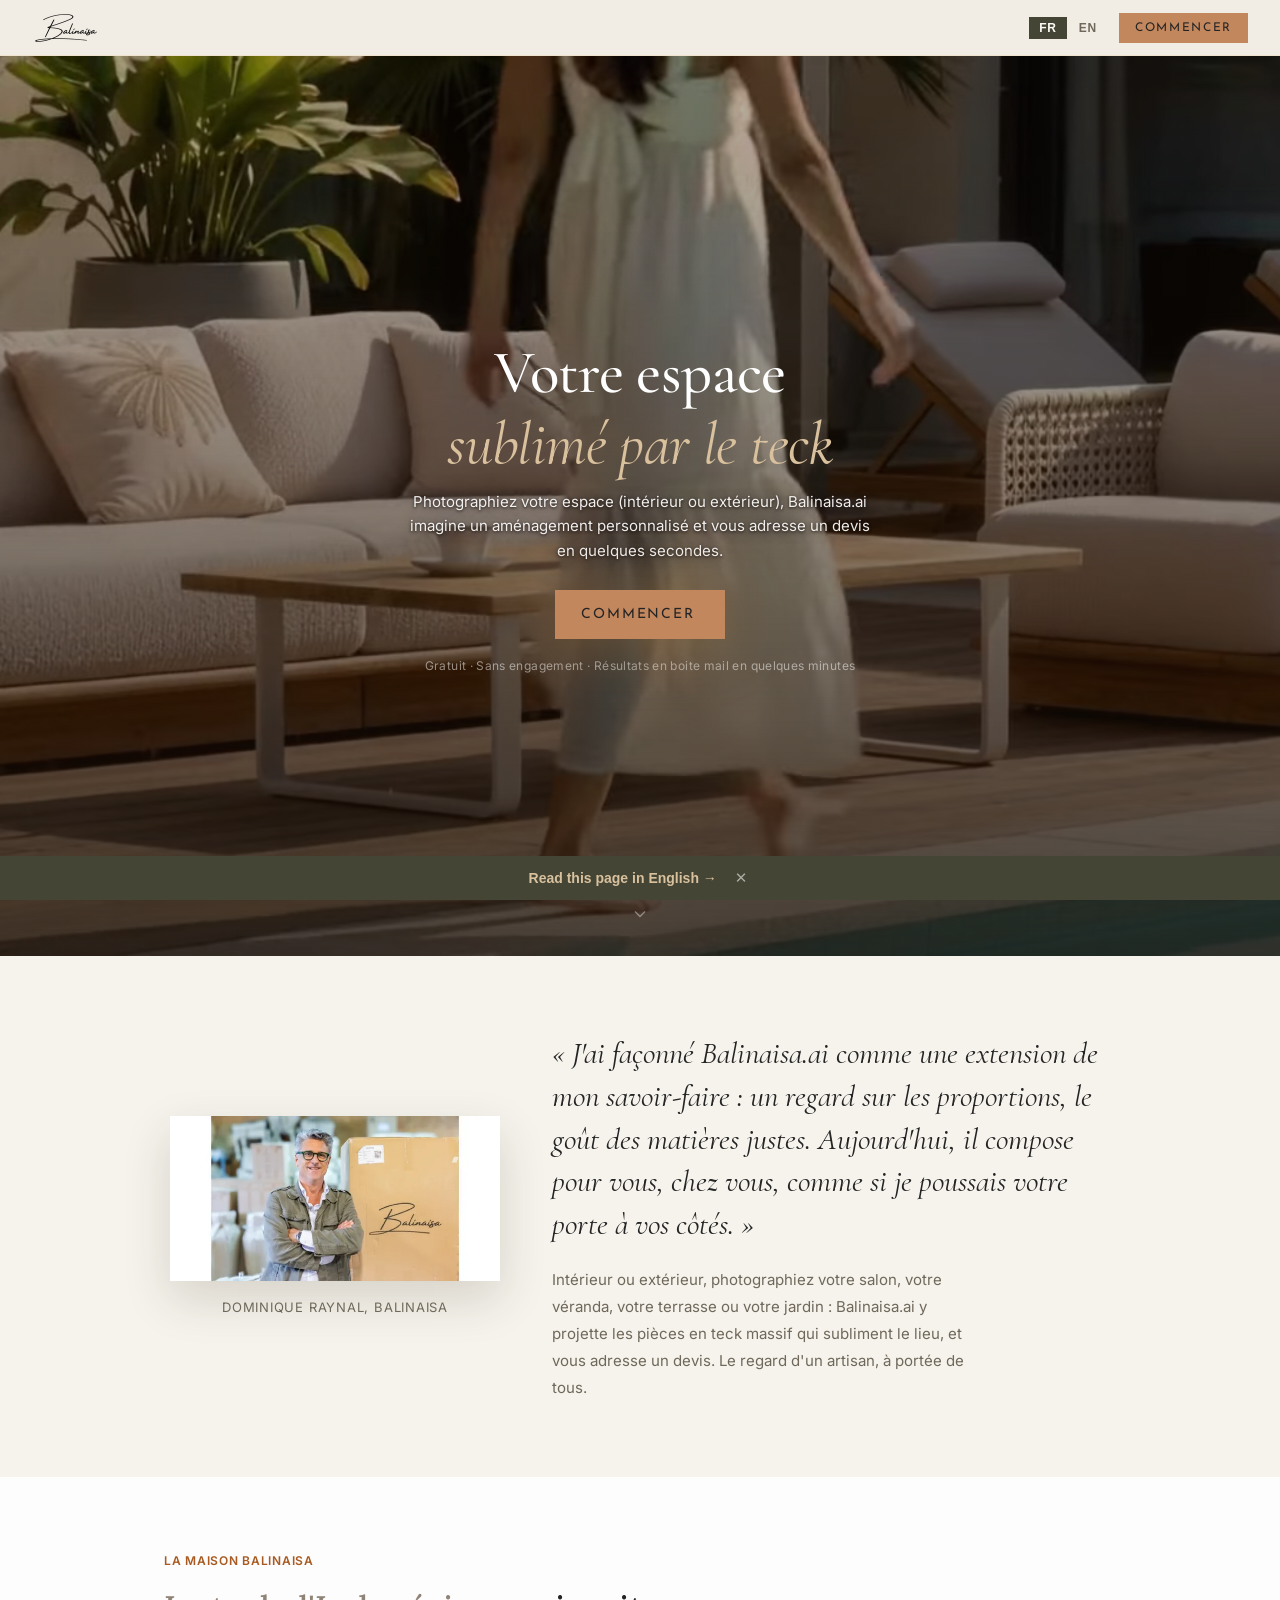
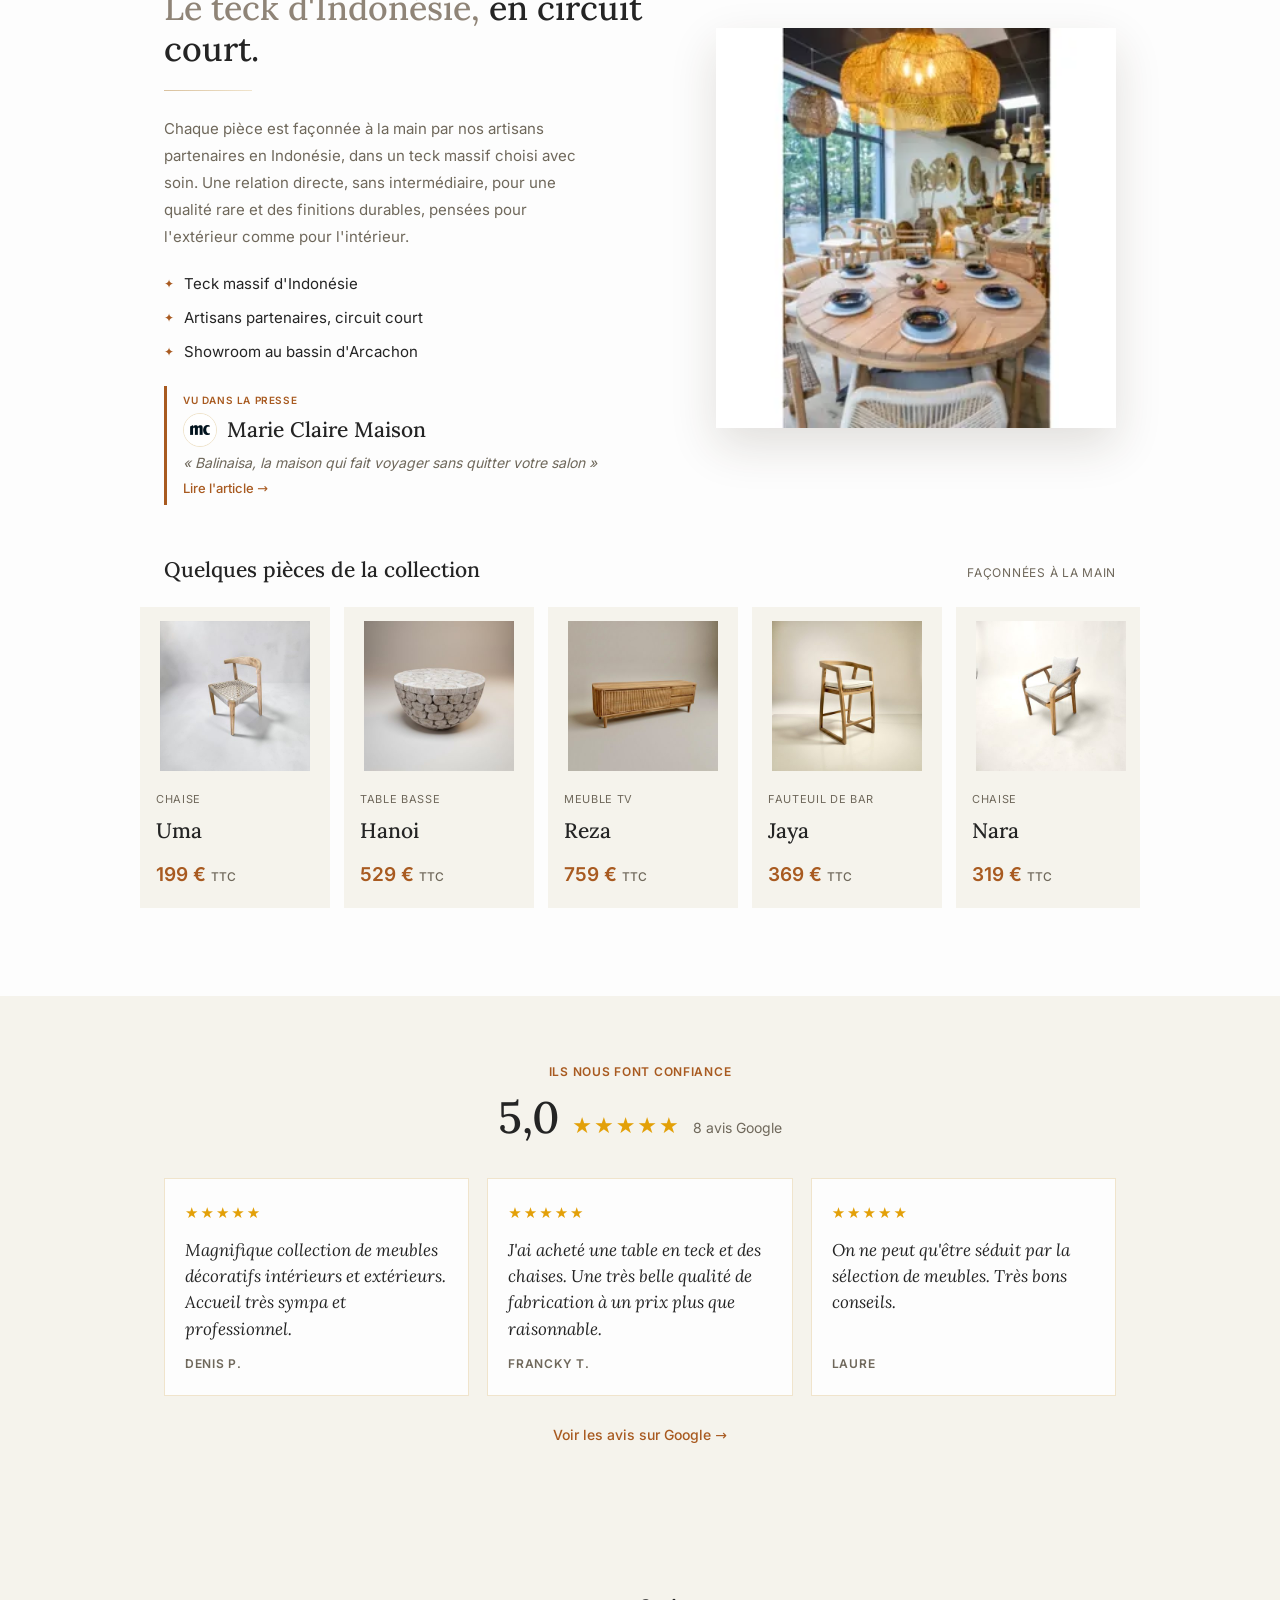
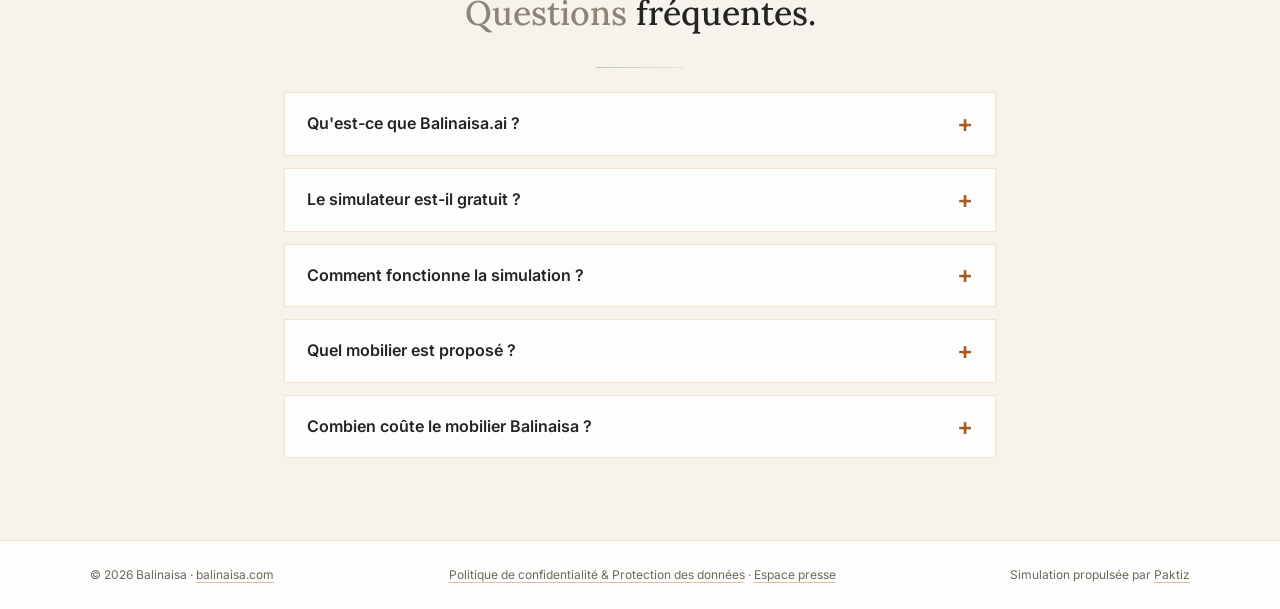
==== commit a129c6d5: "Hero : nouvelle version de la vidéo Montage du 26/09 avec la promeneuse dans la salle à manger, bouc" ====
--- a/index.html
+++ b/index.html
@@ -209,7 +209,7 @@
          fetchpriority="high" decoding="async" alt="" aria-hidden="true">
     <!-- Video du 26/09, commune avec l'accueil de balinaisa.com et servie ici : elle ne depend
          plus du WordPress, qui disparait a la bascule. Encodee par web/scripts/video-accueil.mjs
-         du repo balinaisa-site (boucle de 24 s fondue, sans son), fichier choisi dans
+         du repo balinaisa-site (boucle de 25 s fondue, sans son), fichier choisi dans
          maybeLoadHeroVideo : 1080p au-dela de 1400px, 720p sinon, WebM sans H.264. -->
     <video class="hero-bg-video" muted loop playsinline preload="none" aria-hidden="true" tabindex="-1"
            data-src-1080="/videos/accueil-1080.mp4" data-src-720="/videos/accueil-720.mp4" data-src-webm="/videos/accueil-720.webm"></video>
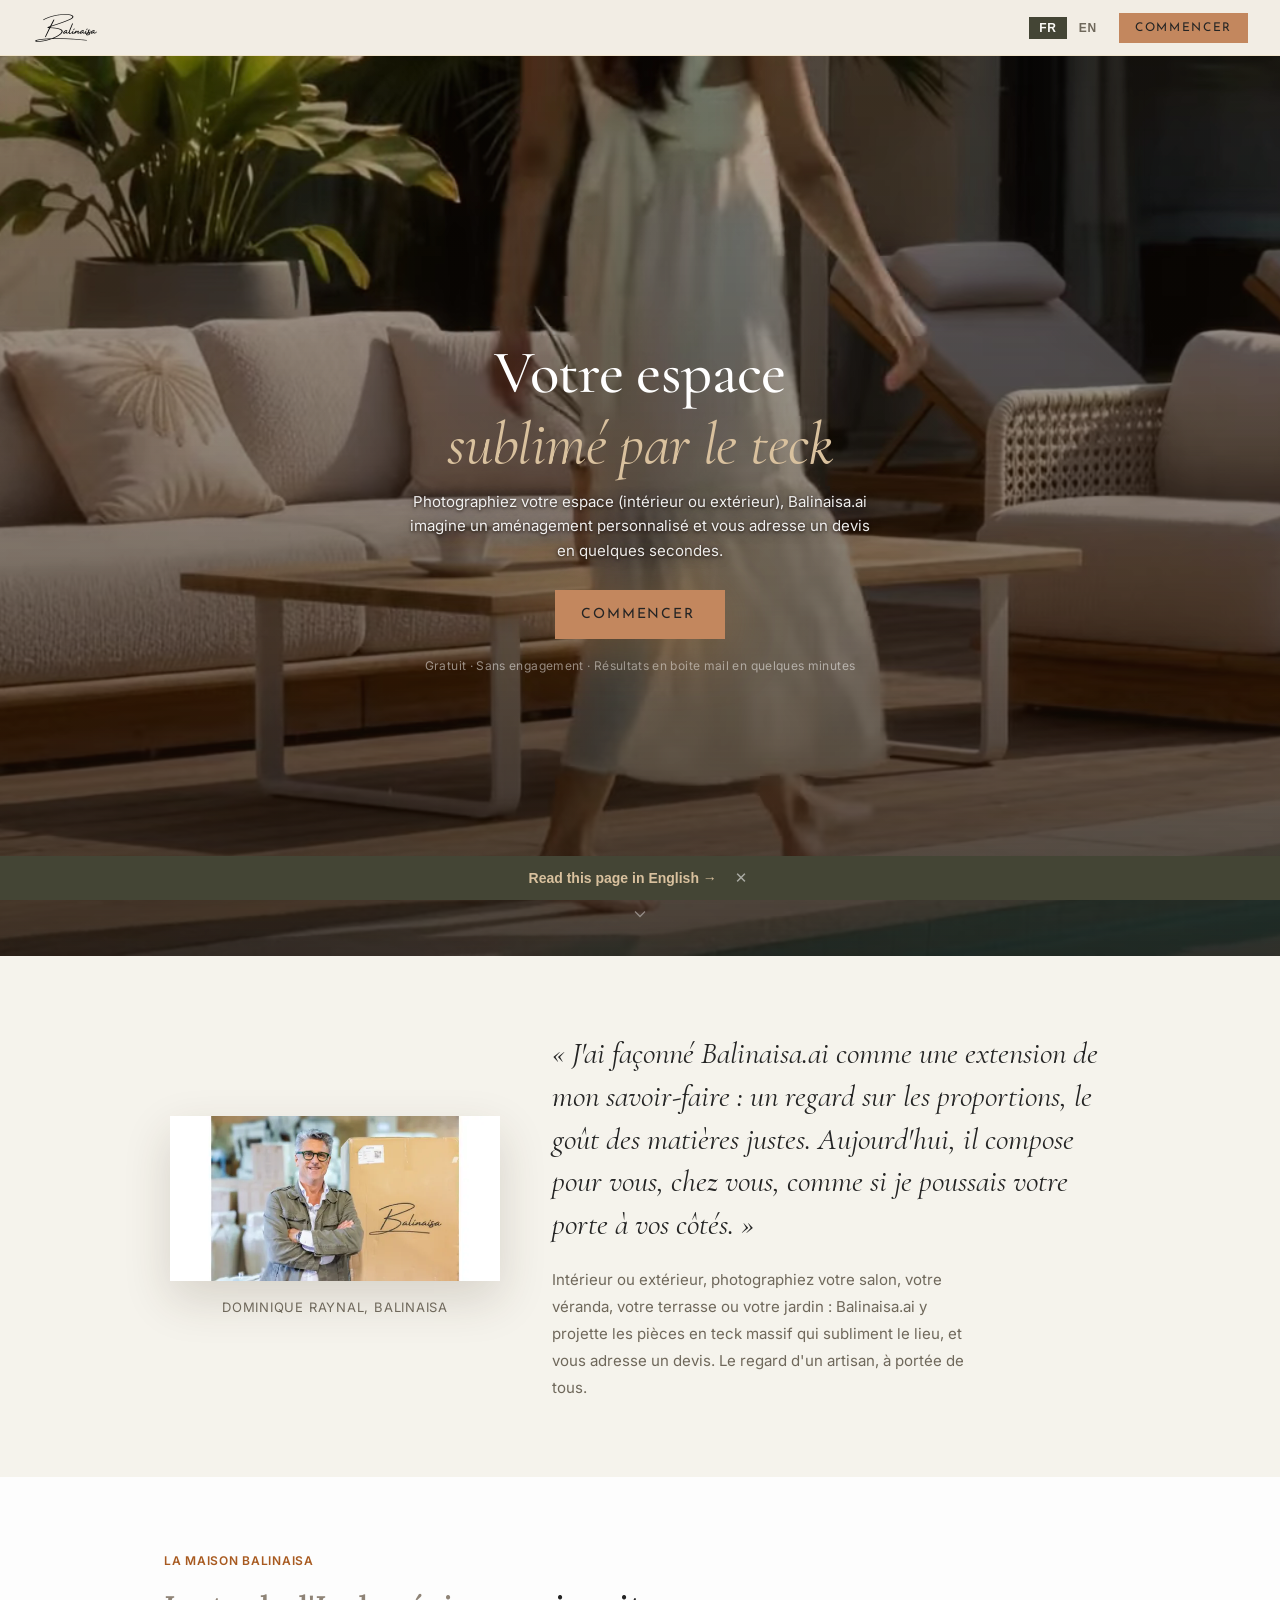
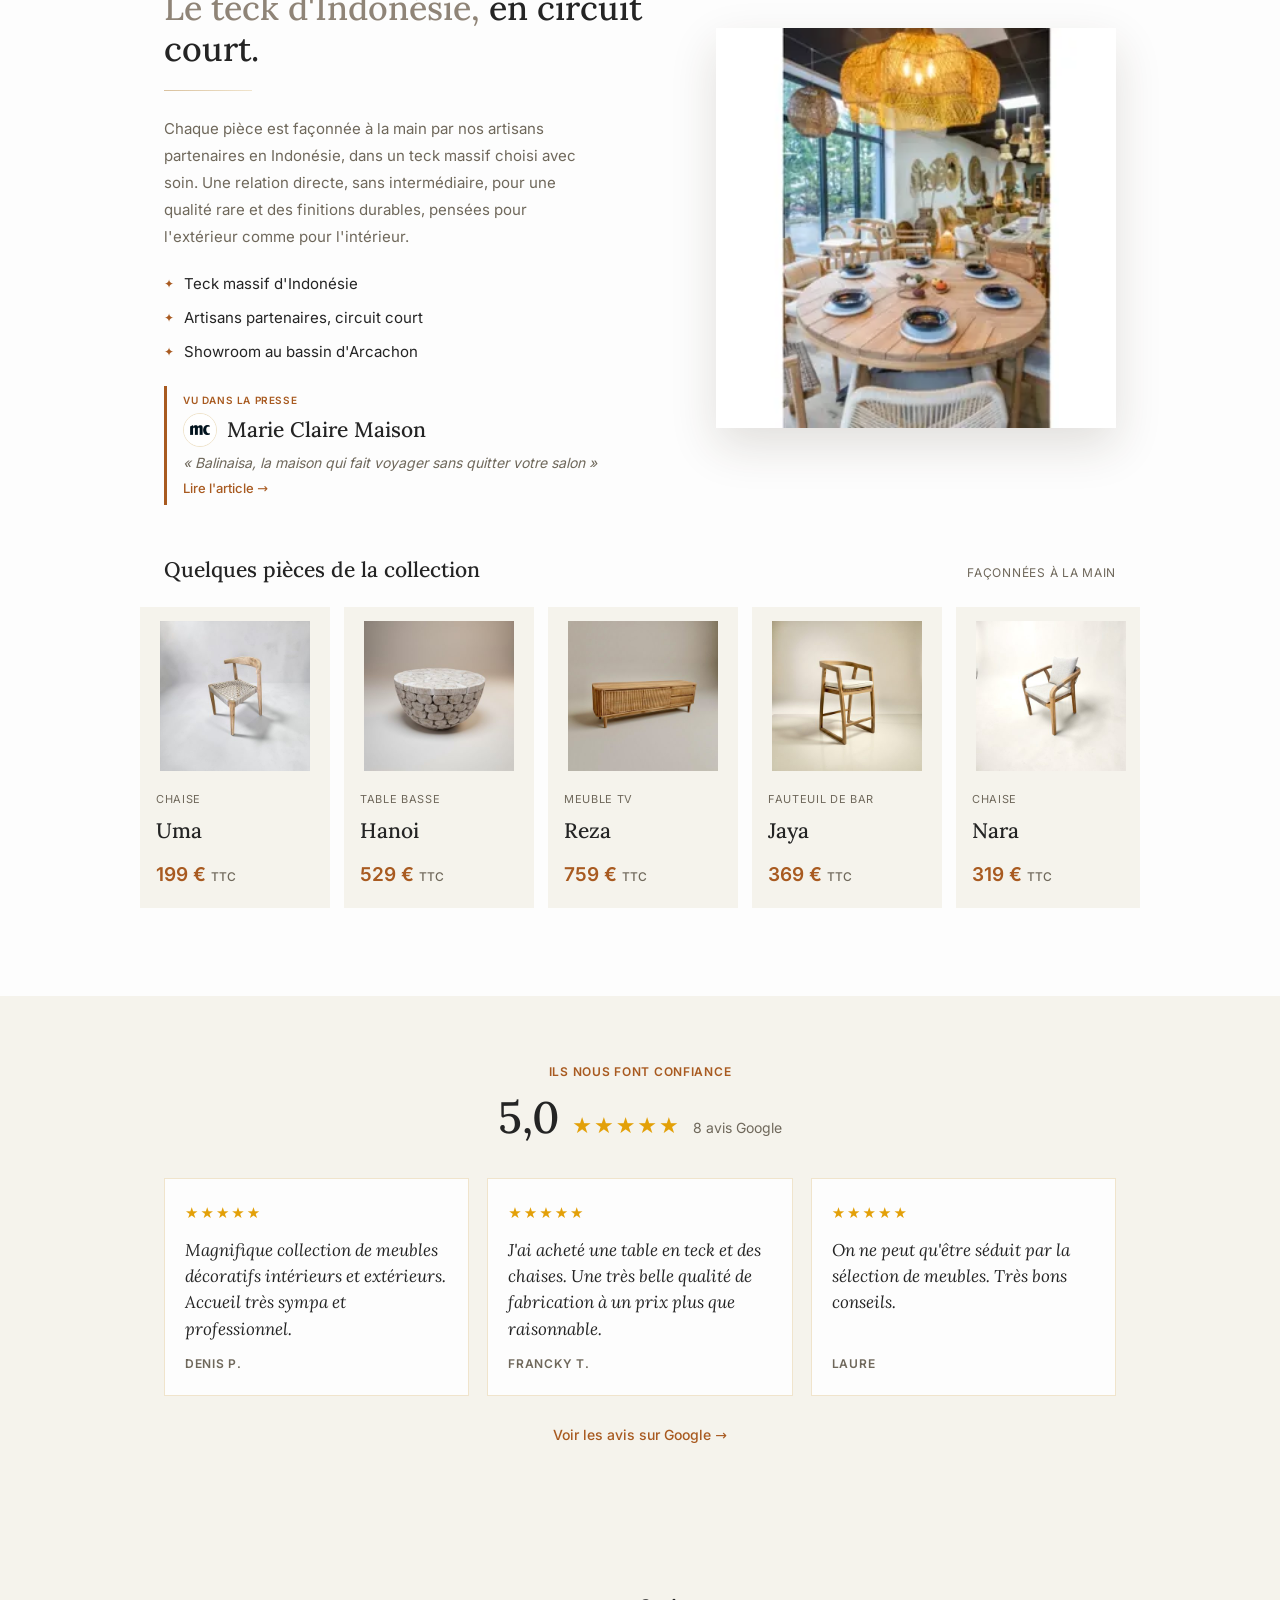
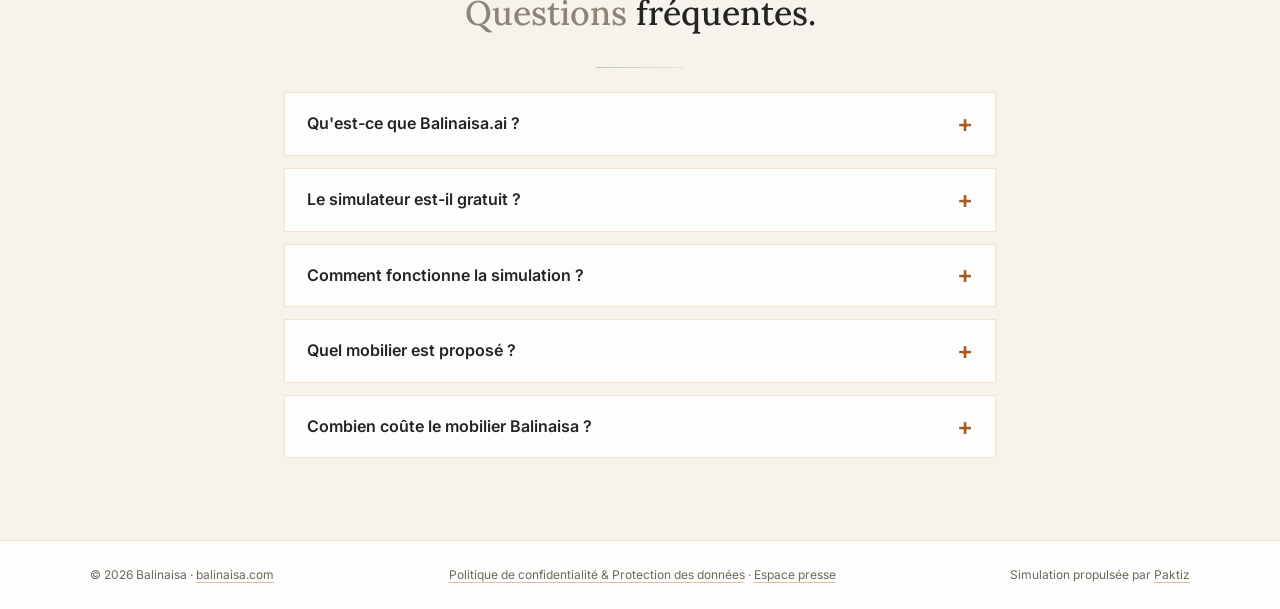
==== commit ee278903: "Hero : la vidéo aussi sur mobile, fondu d'apparition, correctif Téléphones en portrait : version rec" ====
--- a/index.html
+++ b/index.html
@@ -76,7 +76,7 @@
   <link rel="preload" as="image" href="/hero-balinaisa.webp?v=20260903"
         imagesrcset="/hero-balinaisa-840.webp?v=20260903 840w, /hero-balinaisa.webp?v=20260903 1080w"
         imagesizes="max(100vw, 56.25vh)" fetchpriority="high">
-  <link rel="stylesheet" href="styles.css?v=20260914">
+  <link rel="stylesheet" href="styles.css?v=20260926">
   <!-- Hors du chemin critique : la feuille ne porte que des @font-face en font-display: swap,
        le texte s'affiche en police de secours puis bascule, avec ou sans blocage. Bloquer
        n'ajoutait qu'une requete devant le premier rendu (470 ms mesures par PSI le 03/09).
@@ -190,8 +190,9 @@
   </header>
 
   <!-- HERO -->
-  <!-- Le poster n'est pas qu'un ecran d'attente : sous 760px la video n'est jamais chargee
-       (cf maybeLoadHeroVideo dans simulator.js), donc en mobile c'est LUI le visuel du hero.
+  <!-- Le poster n'est pas qu'un ecran d'attente : c'est le visuel du hero tant que la video
+       n'est pas chargee, et le seul en economie de donnees, en 2G ou avec la preference de
+       mouvement reduit (cf maybeLoadHeroVideo dans simulator.js).
        Il portait une chaise detouree sur fond uni, qui ne raconte pas le produit. On reprend
        la scene salle a manger, celle de l'apercu de partage, cadree en 9:16 pour un hero
        plein ecran (le hero fait 100vh, une image paysage en object-fit:cover n'en montrerait
@@ -210,9 +211,11 @@
     <!-- Video du 26/09, commune avec l'accueil de balinaisa.com et servie ici : elle ne depend
          plus du WordPress, qui disparait a la bascule. Encodee par web/scripts/video-accueil.mjs
          du repo balinaisa-site (boucle de 25 s fondue, sans son), fichier choisi dans
-         maybeLoadHeroVideo : 1080p au-dela de 1400px, 720p sinon, WebM sans H.264. -->
+         maybeLoadHeroVideo : 1080p au-dela de 1400px, 720p sinon, WebM sans H.264,
+         version portrait recadree (540 x 960) pour les telephones. -->
     <video class="hero-bg-video" muted loop playsinline preload="none" aria-hidden="true" tabindex="-1"
-           data-src-1080="/videos/accueil-1080.mp4" data-src-720="/videos/accueil-720.mp4" data-src-webm="/videos/accueil-720.webm"></video>
+           data-src-1080="/videos/accueil-1080.mp4" data-src-720="/videos/accueil-720.mp4" data-src-webm="/videos/accueil-720.webm"
+           data-src-mobile="/videos/accueil-mobile.mp4"></video>
     <div class="hero-overlay" aria-hidden="true"></div>
     <div class="hero-content">
       <h1 class="hero-title">Votre espace<br><em>sublimé par le teck</em></h1>
@@ -685,7 +688,7 @@
   </div>
   -->
 
-  <script src="simulator.js?v=20260926" defer></script>
+  <script src="simulator.js?v=20260926b" defer></script>
   <script>
     function widgetClick() {
       const hero = document.getElementById('hero');
--- a/styles.css
+++ b/styles.css
@@ -221,7 +221,12 @@
   height: 100%;
   object-fit: cover;
   z-index: 0;
-}
+  /* Invisible tant qu'elle ne joue pas, puis fondu sur l'image du hero (classe posee par
+     maybeLoadHeroVideo). */
+  opacity: 0;
+  transition: opacity 600ms ease;
+}
+.hero-bg-video.joue { opacity: 1; }
 
 .hero-overlay {
   position: absolute;
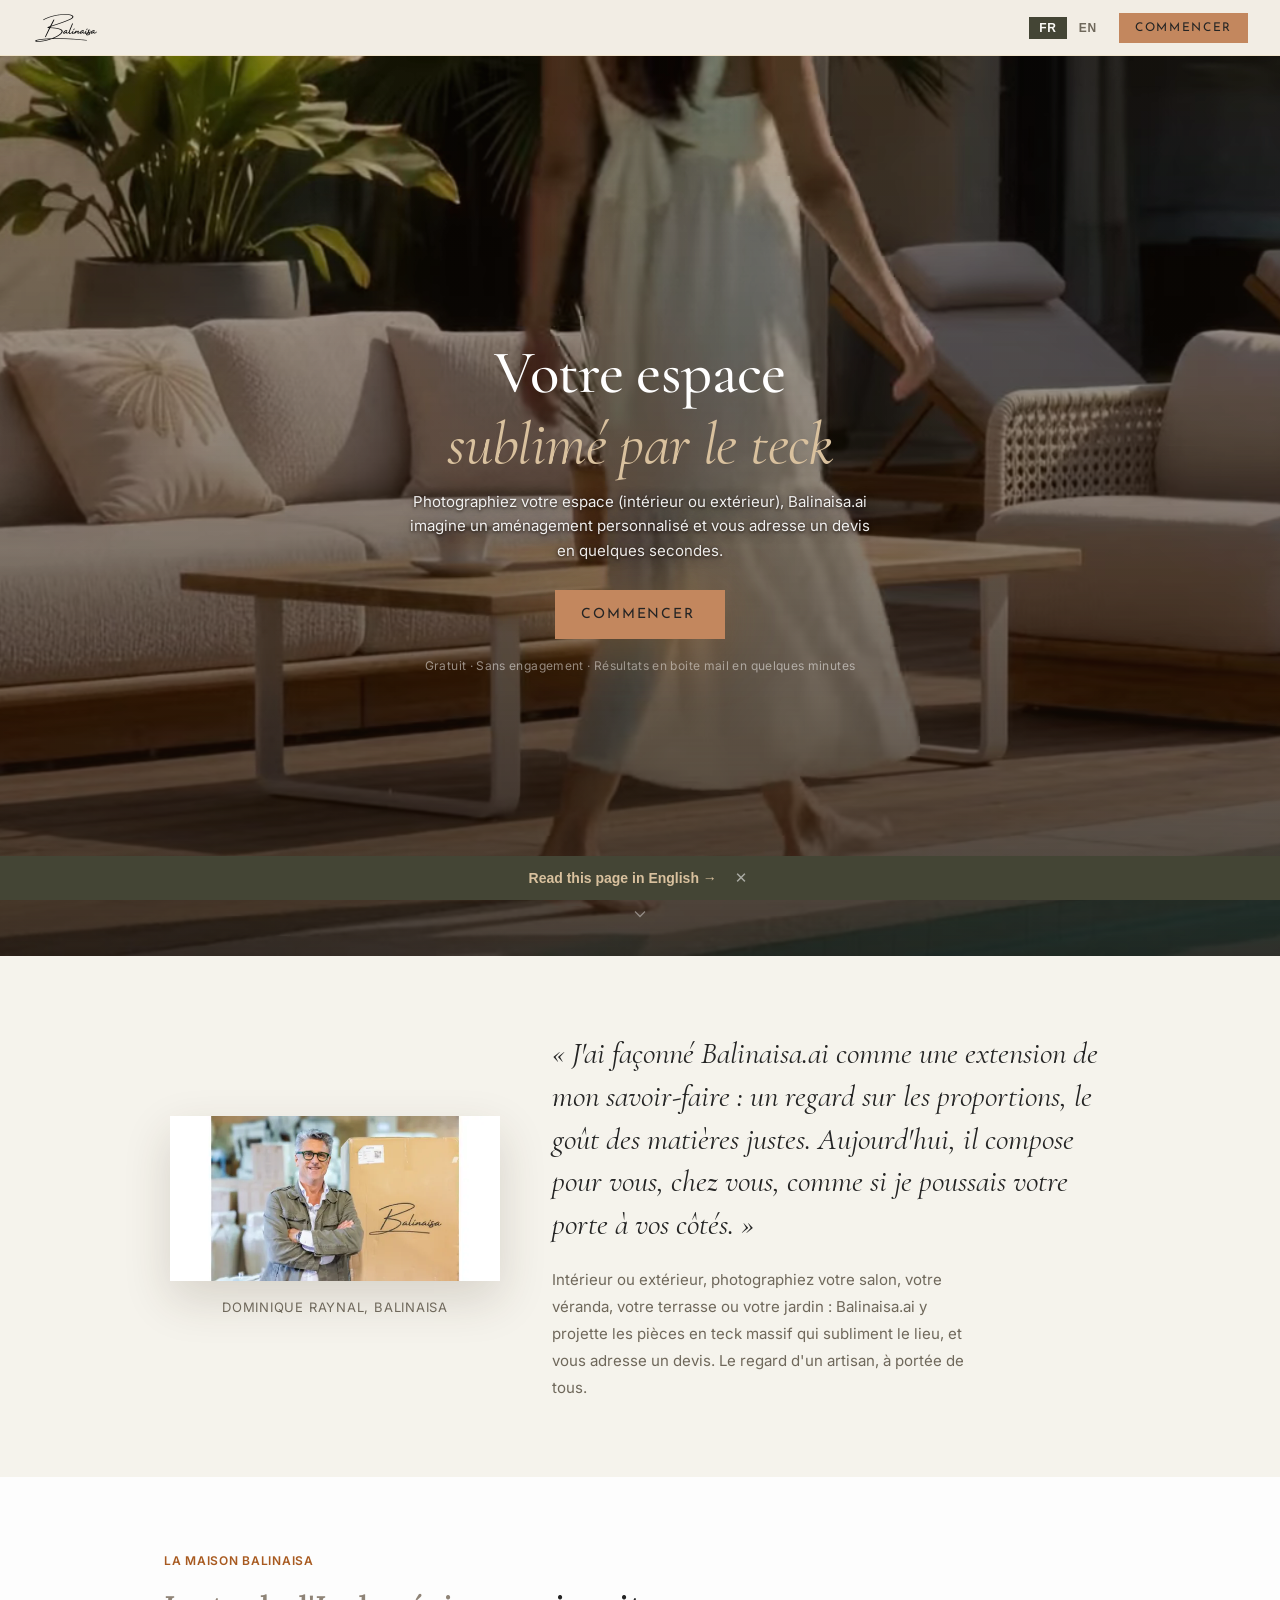
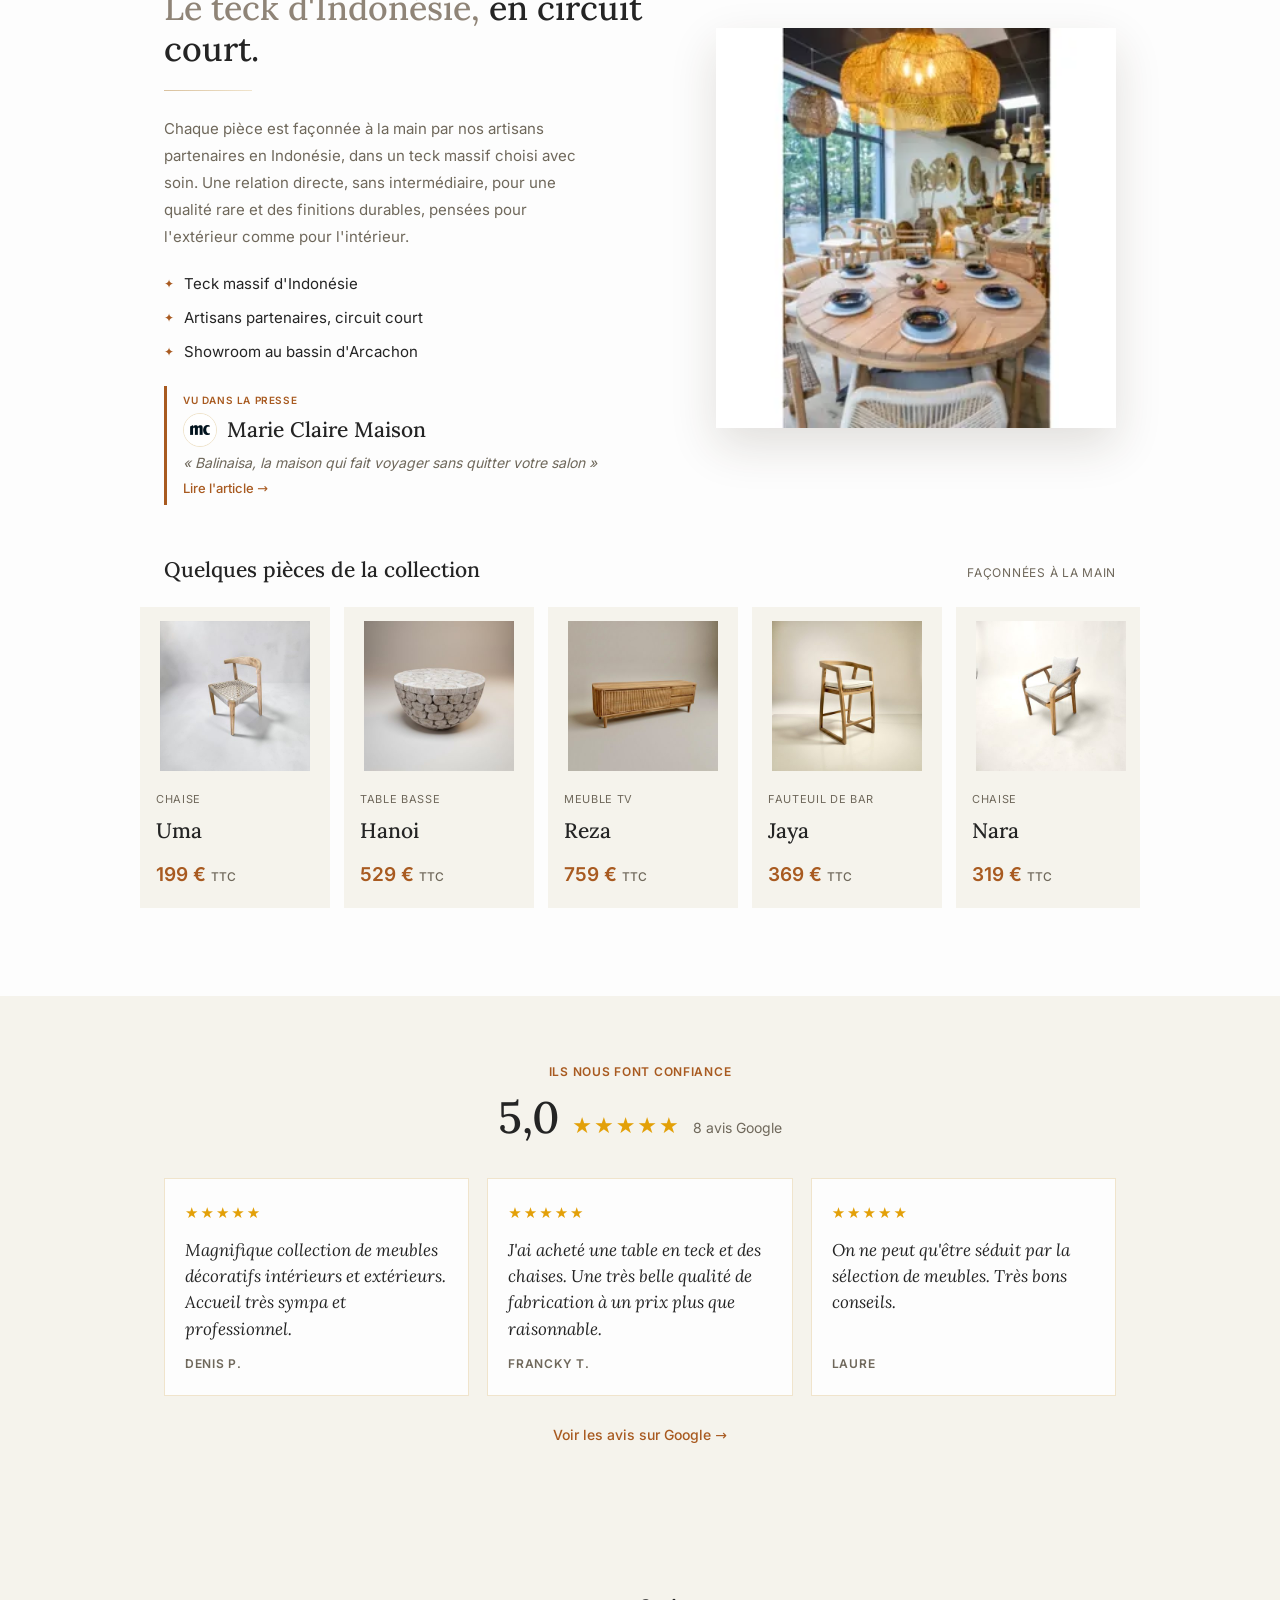
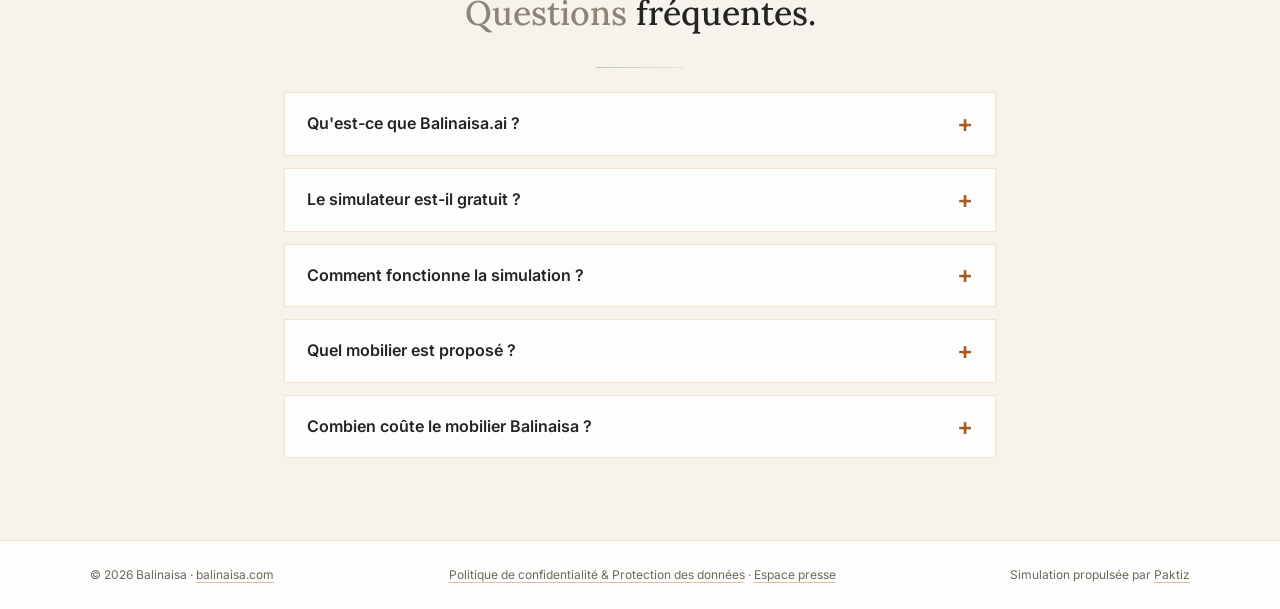
==== commit 6f4ab6be: "Hero : vidéo du 26/09 et montage vertical pour les téléphones Mêmes fichiers que l'accueil de balina" ====
--- a/index.html
+++ b/index.html
@@ -210,9 +210,9 @@
          fetchpriority="high" decoding="async" alt="" aria-hidden="true">
     <!-- Video du 26/09, commune avec l'accueil de balinaisa.com et servie ici : elle ne depend
          plus du WordPress, qui disparait a la bascule. Encodee par web/scripts/video-accueil.mjs
-         du repo balinaisa-site (boucle de 25 s fondue, sans son), fichier choisi dans
+         du repo balinaisa-site (boucle de 26,5 s fondue, sans son), fichier choisi dans
          maybeLoadHeroVideo : 1080p au-dela de 1400px, 720p sinon, WebM sans H.264,
-         version portrait recadree (540 x 960) pour les telephones. -->
+         montage vertical (720 x 1280) pour les telephones. -->
     <video class="hero-bg-video" muted loop playsinline preload="none" aria-hidden="true" tabindex="-1"
            data-src-1080="/videos/accueil-1080.mp4" data-src-720="/videos/accueil-720.mp4" data-src-webm="/videos/accueil-720.webm"
            data-src-mobile="/videos/accueil-mobile.mp4"></video>
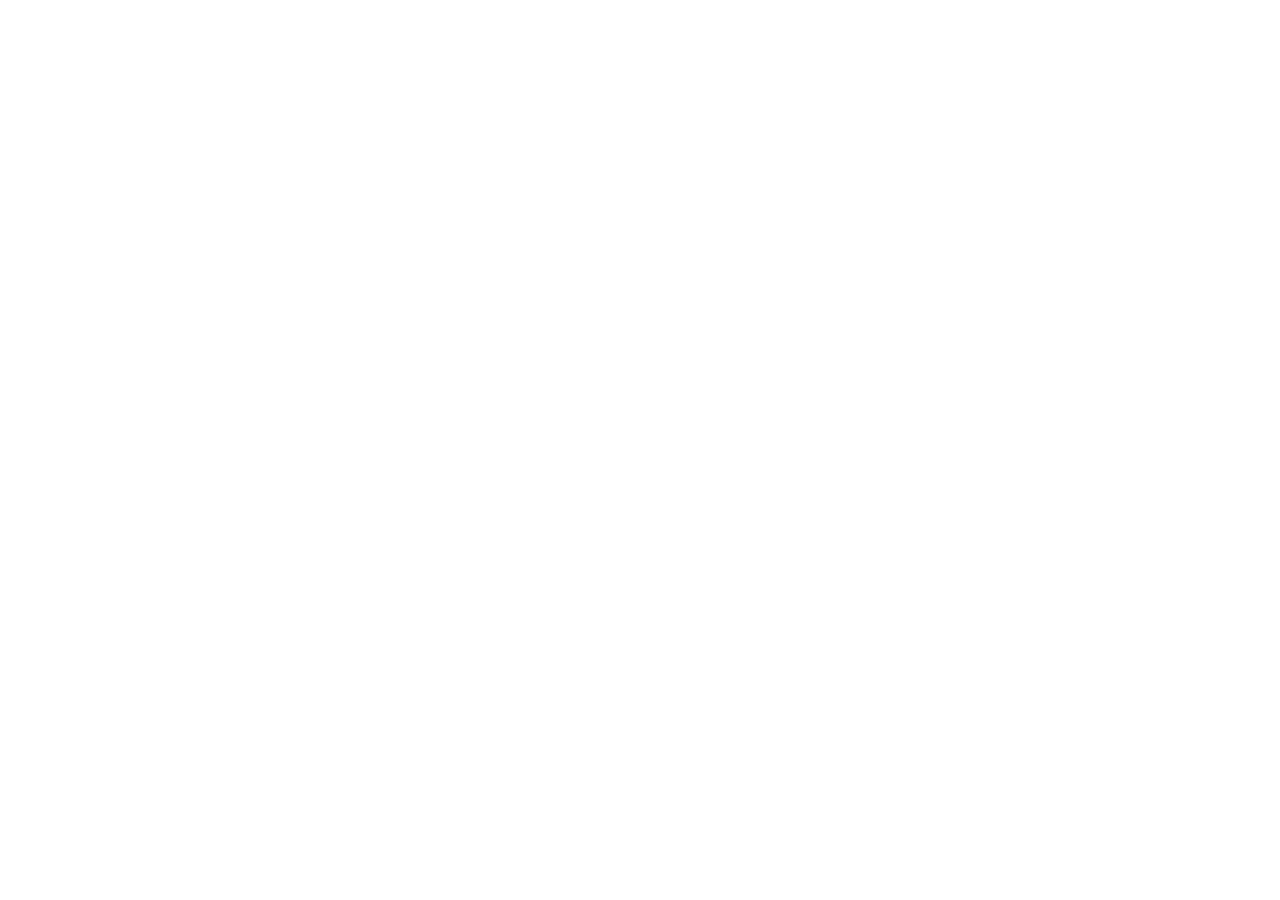
==== commit 9652f4ec: "Redirection de balinaisa.ai vers le simulateur de balinaisa.com À fusionner le jour de la mise en li" ====
--- a/index.html
+++ b/index.html
@@ -3,6 +3,8 @@
 <head>
   <meta charset="UTF-8">
   <meta name="viewport" content="width=device-width, initial-scale=1.0">
+  <!-- Redirection vers balinaisa.com (redirection.js) : avant tout le reste. -->
+  <script src="/redirection.js?v=20260928"></script>
   <!-- Google Tag Manager -->
   <script>(function(w,d,s,l,i){w[l]=w[l]||[];w[l].push({'gtm.start':
   new Date().getTime(),event:'gtm.js'});var f=d.getElementsByTagName(s)[0],
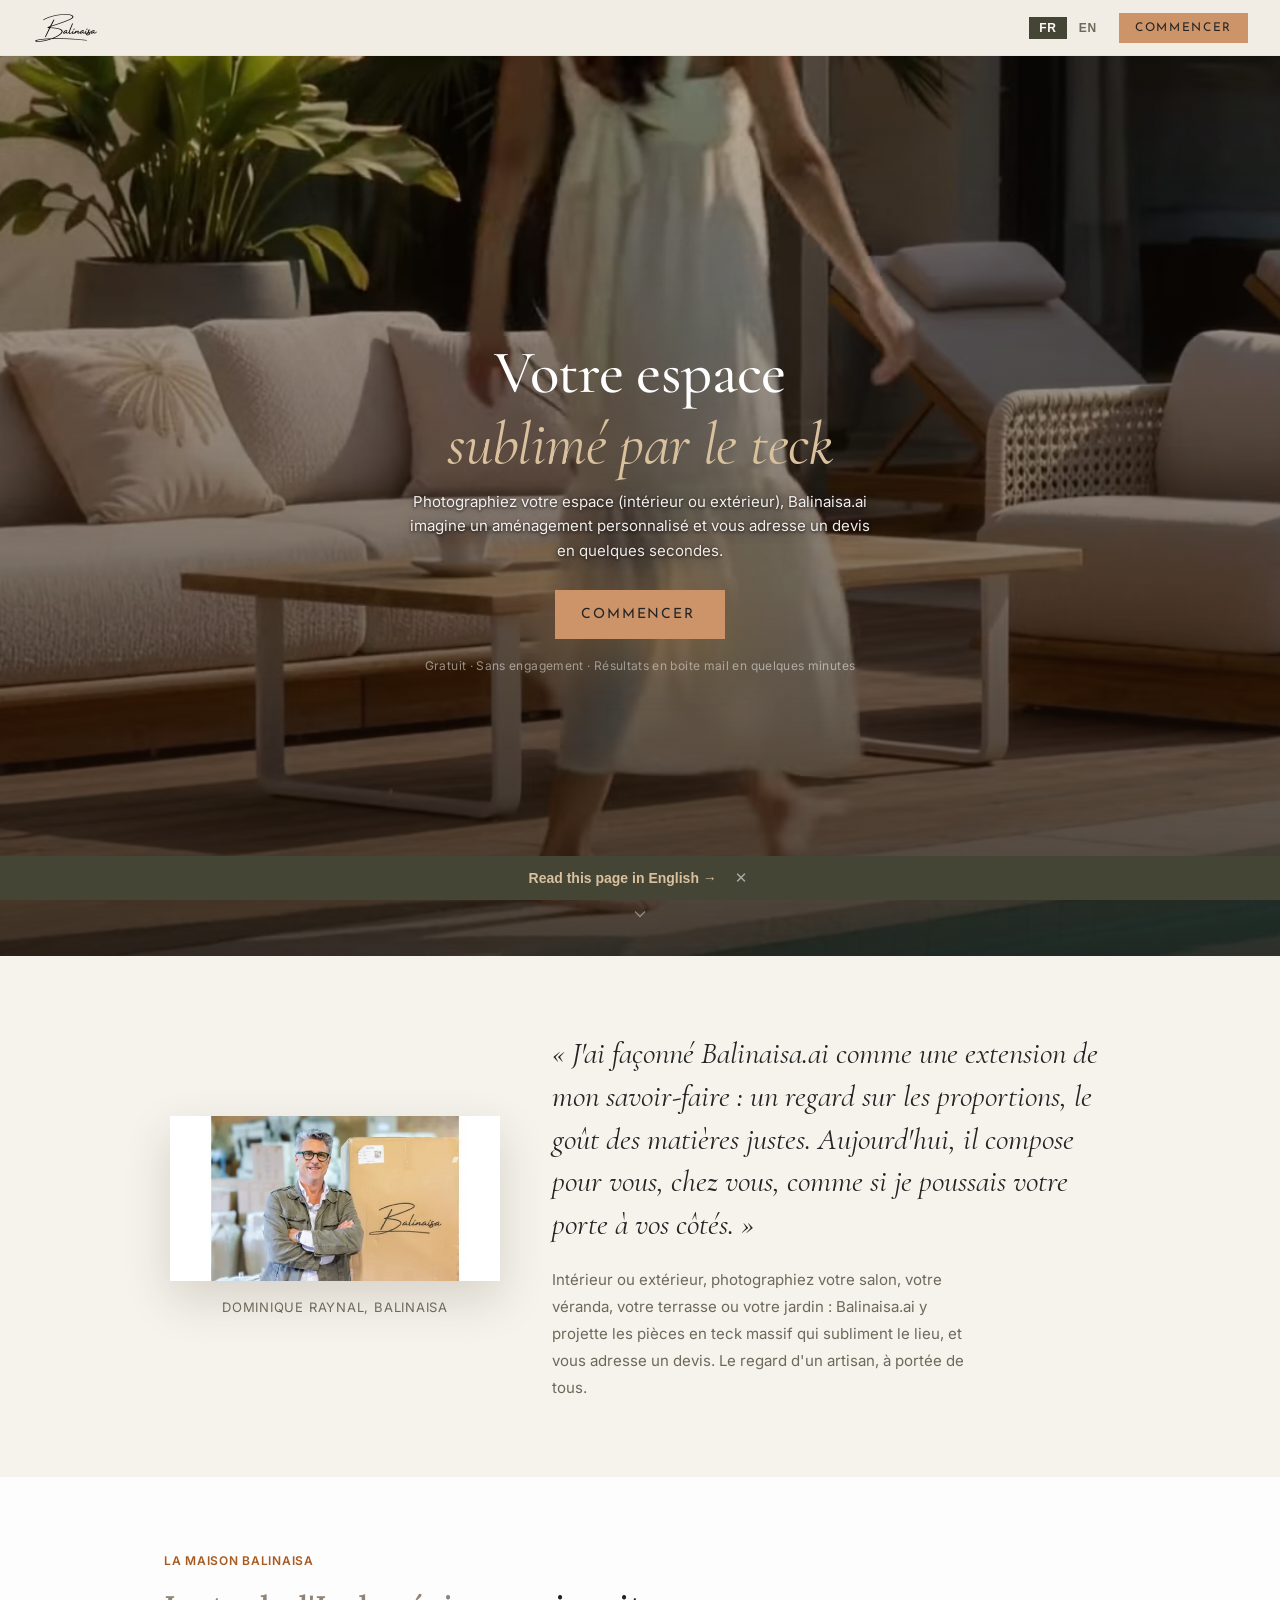
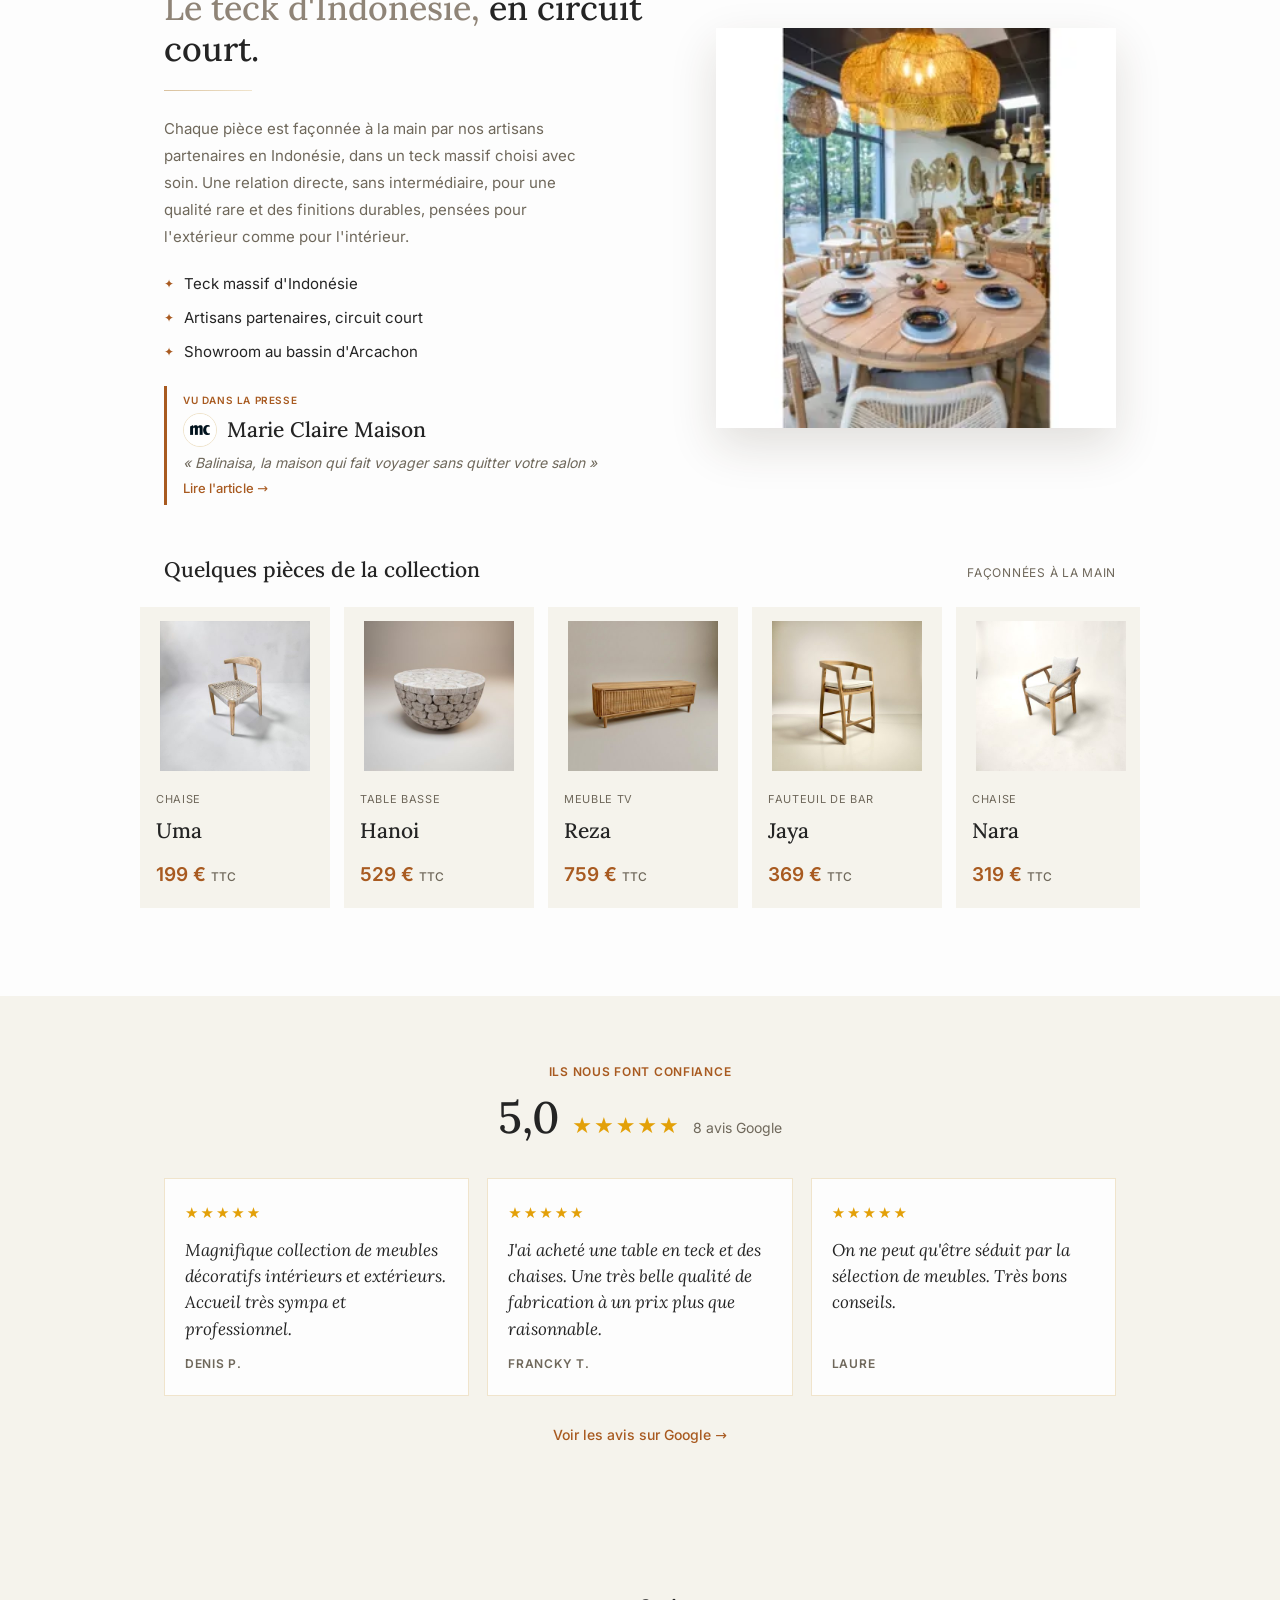
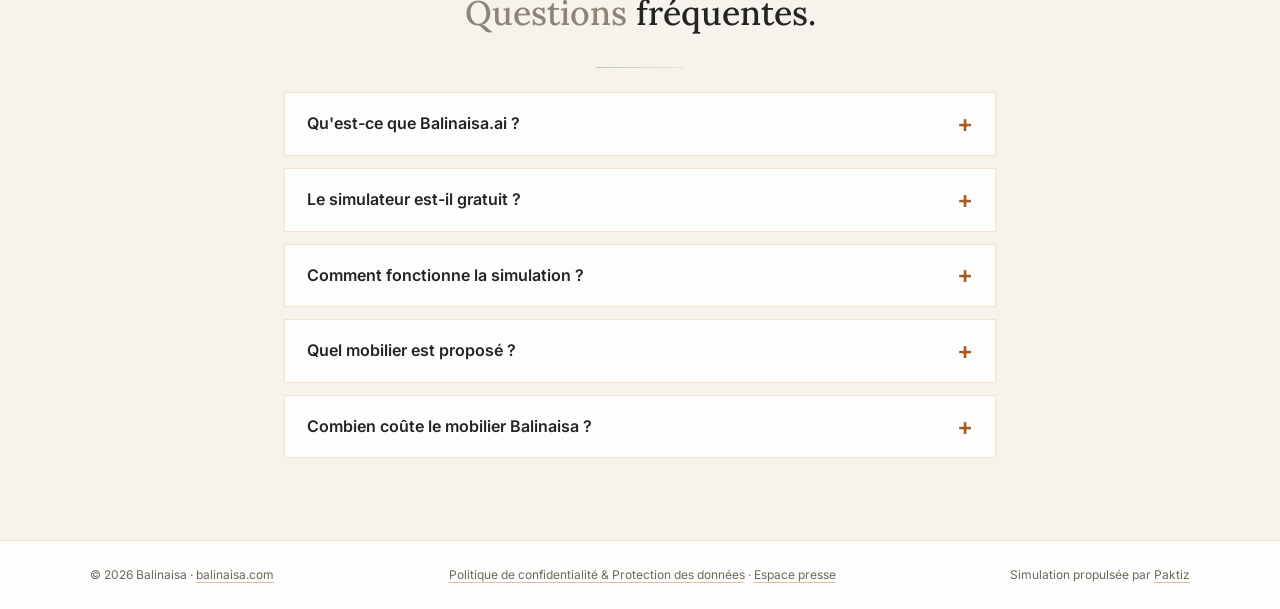
==== commit 8e94702a: "Doré de marque #CE9469 sur balinaisa.ai et le widget de balinaisa.com Décision de Charles du 01/10 :" ====
--- a/index.html
+++ b/index.html
@@ -3,8 +3,6 @@
 <head>
   <meta charset="UTF-8">
   <meta name="viewport" content="width=device-width, initial-scale=1.0">
-  <!-- Redirection vers balinaisa.com (redirection.js) : avant tout le reste. -->
-  <script src="/redirection.js?v=20260928"></script>
   <!-- Google Tag Manager -->
   <script>(function(w,d,s,l,i){w[l]=w[l]||[];w[l].push({'gtm.start':
   new Date().getTime(),event:'gtm.js'});var f=d.getElementsByTagName(s)[0],
@@ -36,11 +34,11 @@
        depuis son propre dossier. La marque est reversee en ivoire sur le teck dore : en encre
        sur ivoire, le trace filiforme ne laisse que 2 pixels sombres sur 256 a 16 px et
        disparait dans une barre d onglets claire. -->
-  <link rel="icon" href="/favicon.svg?v=20260903" type="image/svg+xml">
-  <link rel="icon" type="image/png" sizes="192x192" href="/favicon.png?v=20260903">
-  <link rel="apple-touch-icon" href="/apple-touch-icon.png?v=20260903">
+  <link rel="icon" href="/favicon.svg?v=20261001" type="image/svg+xml">
+  <link rel="icon" type="image/png" sizes="192x192" href="/favicon.png?v=20261001">
+  <link rel="apple-touch-icon" href="/apple-touch-icon.png?v=20261001">
   <link rel="manifest" href="/site.webmanifest">
-  <meta name="theme-color" content="#C3875E">
+  <meta name="theme-color" content="#CE9469">
   <link rel="canonical" href="https://balinaisa.ai/">
   <!-- hreflang : retire le 16/07 parce que ?lang=en n'etait pas une vraie page (son canonical
        pointait sur /, donc Google ignorait le couple). Remis parce que /en/ EST une page, avec
@@ -78,7 +76,7 @@
   <link rel="preload" as="image" href="/hero-balinaisa.webp?v=20260903"
         imagesrcset="/hero-balinaisa-840.webp?v=20260903 840w, /hero-balinaisa.webp?v=20260903 1080w"
         imagesizes="max(100vw, 56.25vh)" fetchpriority="high">
-  <link rel="stylesheet" href="styles.css?v=20260926">
+  <link rel="stylesheet" href="styles.css?v=20261001">
   <!-- Hors du chemin critique : la feuille ne porte que des @font-face en font-display: swap,
        le texte s'affiche en police de secours puis bascule, avec ou sans blocage. Bloquer
        n'ajoutait qu'une requete devant le premier rendu (470 ms mesures par PSI le 03/09).
--- a/styles.css
+++ b/styles.css
@@ -31,11 +31,13 @@
   --bali-gris-2:      #959880;   /* vert sauge balinaisa.com, mentions discretes (v0.4) */
   --bali-sable:       #D9C19E;   /* filet dore */
   --bali-sable-clair: #F0E4CC;
-  --bali-teck:        #C3875E;   /* dore de marque : aplats des CTA, filets, logo. A 2.87 sur
-                                    ivoire il ne porte ni petit texte, ni bordure, ni anneau de
-                                    focus : ceux-la prennent la variante AA. Ce qu on ecrit
-                                    DESSUS est l encre, a 5.14 ; le blanc n y tenait qu a 3.02. */
-  --bali-teck-clair:  #CE9469;   /* survol d un aplat de CTA : il s eclaire, l encre y monte a 5.96 */
+  --bali-teck:        #CE9469;   /* dore de marque depuis le 01/10 (decision de Charles, l ancien
+                                    dore clair) : aplats des CTA, filets, plaque du monogramme. A
+                                    2.47 sur ivoire il ne porte ni petit texte, ni bordure, ni
+                                    anneau de focus : ceux-la prennent la variante AA. Ce qu on
+                                    ecrit DESSUS est l encre, a 5.96 ; le blanc n y tient qu a 2.60. */
+  --bali-teck-survol: #C3875E;   /* l ancien dore de marque, devenu le survol d un aplat de CTA :
+                                    il fonce d un cran, l encre y tient encore a 5.14 */
   --bali-teck-hover:  #A96E47;   /* dore sombre, DECOR seul : l encre n y tient qu a 3.70 */
   /* Variante AA du dore, v0.5 du 11/09/2026 : meme teinte que le dore de marque (25 deg contre
      24), mais un tiers de chroma en plus, ce qui la tient cuivree la ou un simple assombrissement
@@ -85,7 +87,7 @@
   --on-secondaire-active: #FFFFFF;
 
   --primary-surface:       var(--bali-teck);
-  --primary-surface-hover: var(--bali-teck-clair);   /* l aplat s eclaire : assombri, l encre tomberait a 3.70 */
+  --primary-surface-hover: var(--bali-teck-survol);  /* l aplat fonce d un cran ; plus sombre (#A96E47), l encre tomberait a 3.70 */
   --on-primary:            var(--bali-encre);
   --accent:        var(--bali-sable);
   --accent-light:  var(--bali-ivoire-2);
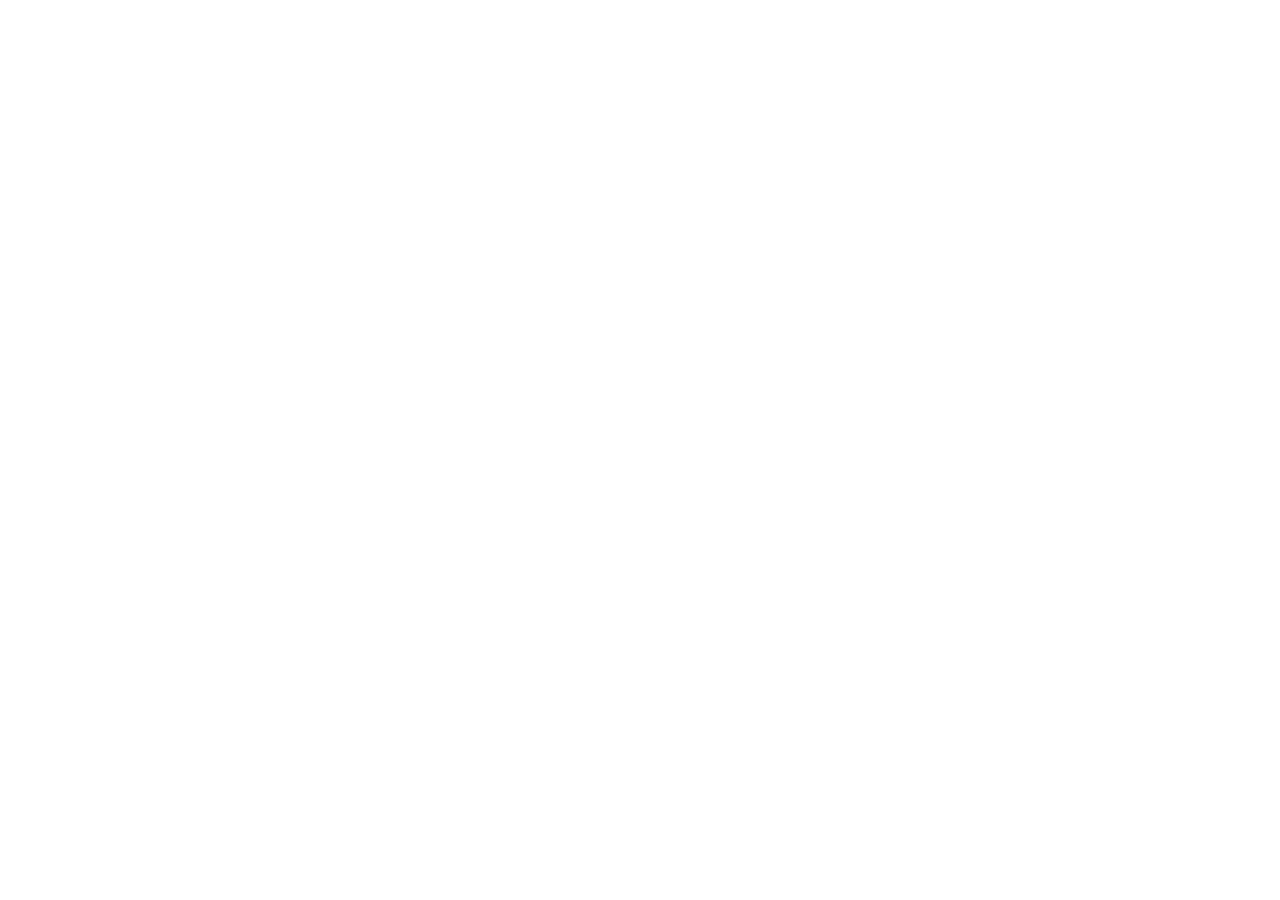
==== commit 61273a5e: "Merge remote-tracking branch 'origin/main' into claude/redirection-site" ====
--- a/index.html
+++ b/index.html
@@ -3,6 +3,8 @@
 <head>
   <meta charset="UTF-8">
   <meta name="viewport" content="width=device-width, initial-scale=1.0">
+  <!-- Redirection vers balinaisa.com (redirection.js) : avant tout le reste. -->
+  <script src="/redirection.js?v=20260928"></script>
   <!-- Google Tag Manager -->
   <script>(function(w,d,s,l,i){w[l]=w[l]||[];w[l].push({'gtm.start':
   new Date().getTime(),event:'gtm.js'});var f=d.getElementsByTagName(s)[0],
